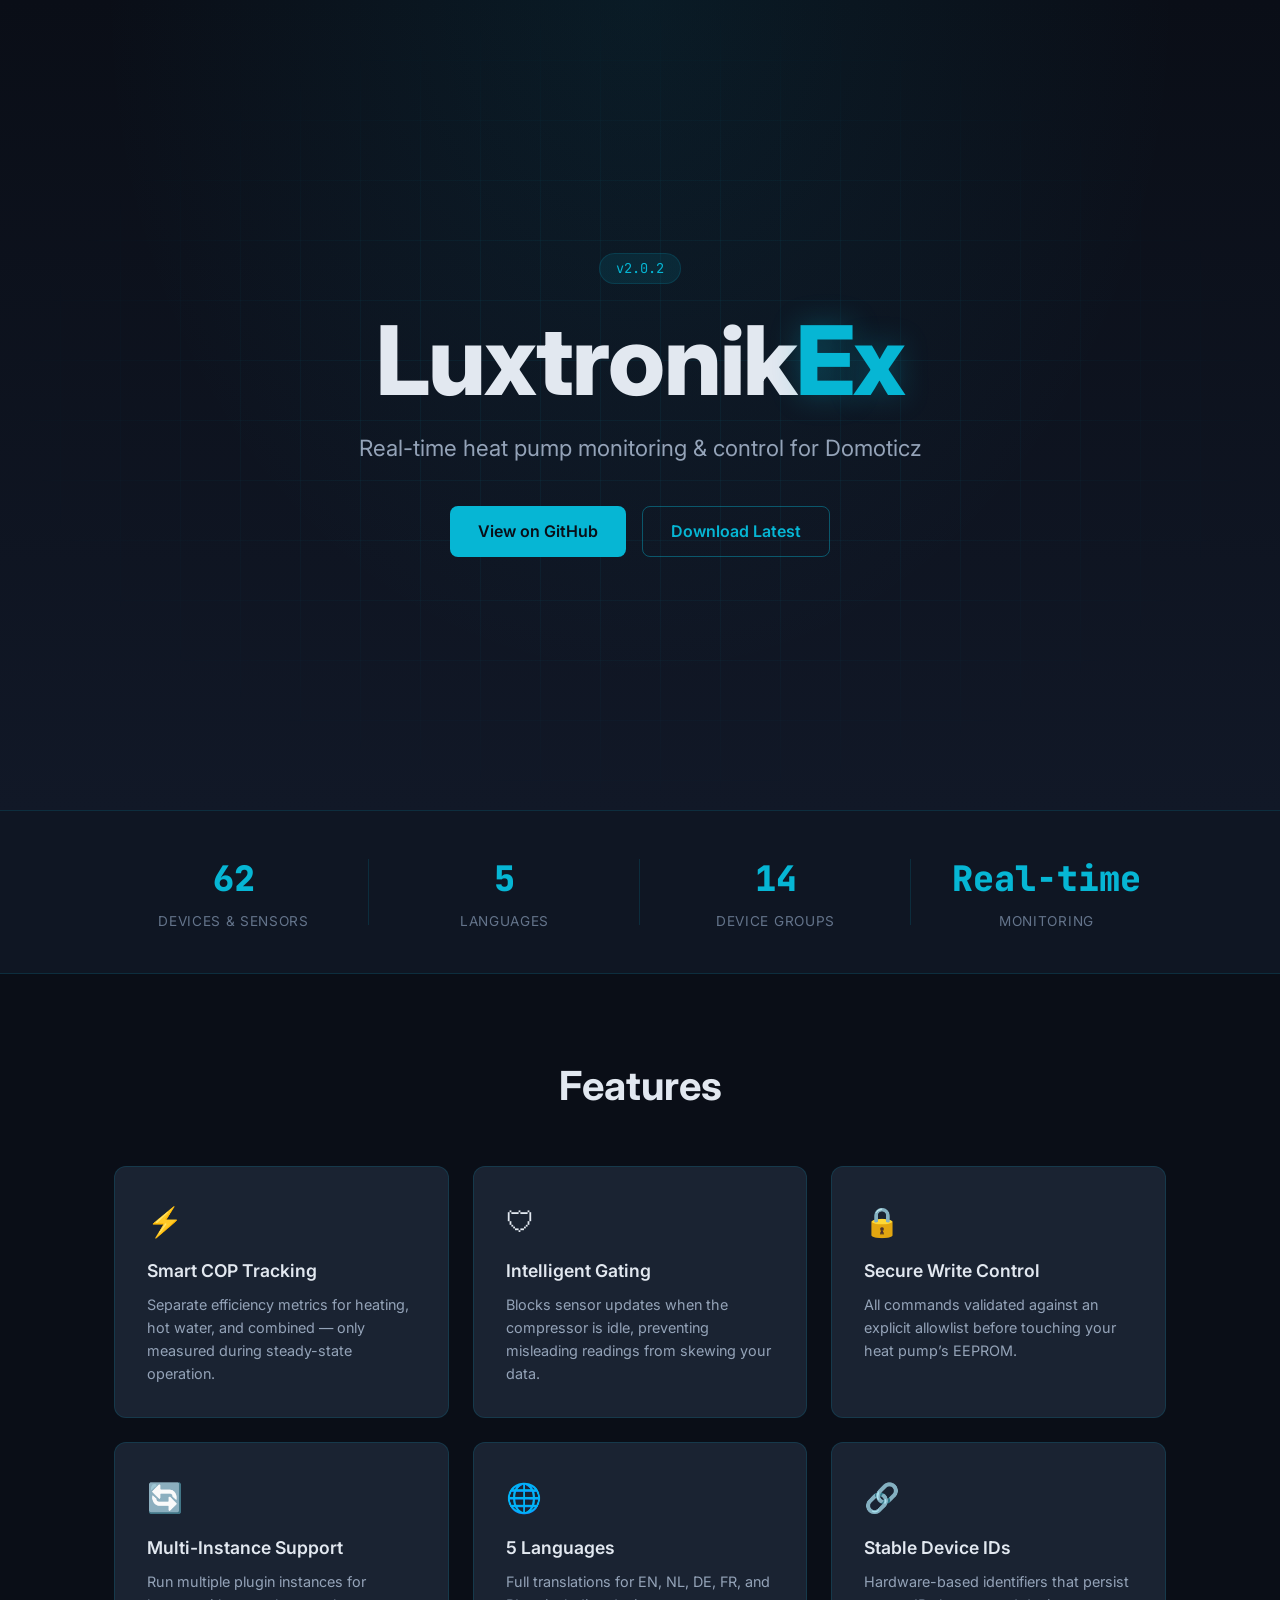
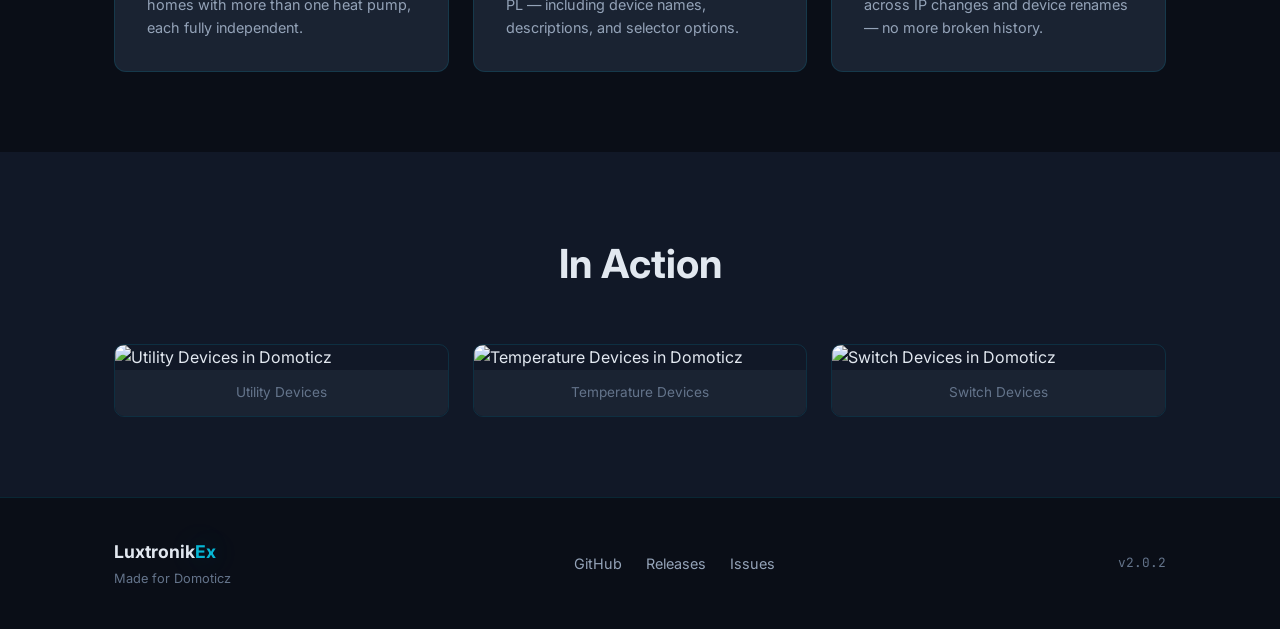
==== index.html @ ec2e1c45 "feat(site): add footer section Co-Authored-By: Claude Opus 4.6 <noreply@anthropic.com>" ====
<!DOCTYPE html>
<html lang="en">
<head>
    <meta charset="UTF-8">
    <meta name="viewport" content="width=device-width, initial-scale=1.0">
    <title>Luxtronik Domoticz Plugin v2</title>
    <meta name="description" content="Real-time heat pump monitoring and control for Domoticz. 62 devices, 5 languages, smart COP tracking.">
    <link rel="preconnect" href="https://fonts.googleapis.com">
    <link rel="preconnect" href="https://fonts.gstatic.com" crossorigin>
    <link href="https://fonts.googleapis.com/css2?family=Inter:wght@400;500;600;700;800&family=JetBrains+Mono:wght@400;500&display=swap" rel="stylesheet">
    <link rel="stylesheet" href="style.css">
</head>
<body>
    <!-- Hero -->
    <section id="hero" class="hero">
        <div class="hero__grid-overlay"></div>
        <div class="container hero__content">
            <span class="hero__version">v2.0.2</span>
            <h1 class="hero__title">Luxtronik<span class="hero__title-accent">Ex</span></h1>
            <p class="hero__tagline">Real-time heat pump monitoring &amp; control for Domoticz</p>
            <div class="hero__actions">
                <a href="https://github.com/Rouzax/luxtronik-domoticz-plugin-v2" class="btn btn--primary">View on GitHub</a>
                <a href="https://github.com/Rouzax/luxtronik-domoticz-plugin-v2/releases/latest" class="btn btn--outline">Download Latest</a>
            </div>
        </div>
    </section>

    <!-- Stats -->
    <section id="stats" class="stats">
        <div class="container stats__grid">
            <div class="stats__item">
                <span class="stats__number">62</span>
                <span class="stats__label">Devices &amp; Sensors</span>
            </div>
            <div class="stats__item">
                <span class="stats__number">5</span>
                <span class="stats__label">Languages</span>
            </div>
            <div class="stats__item">
                <span class="stats__number">14</span>
                <span class="stats__label">Device Groups</span>
            </div>
            <div class="stats__item">
                <span class="stats__number">Real-time</span>
                <span class="stats__label">Monitoring</span>
            </div>
        </div>
    </section>

    <!-- Features -->
    <section id="features" class="features">
        <div class="container">
            <h2 class="section__title">Features</h2>
            <div class="features__grid">
                <div class="feature-card">
                    <div class="feature-card__icon">&#x26A1;</div>
                    <h3 class="feature-card__title">Smart COP Tracking</h3>
                    <p class="feature-card__desc">Separate efficiency metrics for heating, hot water, and combined &mdash; only measured during steady-state operation.</p>
                </div>
                <div class="feature-card">
                    <div class="feature-card__icon">&#x1F6E1;</div>
                    <h3 class="feature-card__title">Intelligent Gating</h3>
                    <p class="feature-card__desc">Blocks sensor updates when the compressor is idle, preventing misleading readings from skewing your data.</p>
                </div>
                <div class="feature-card">
                    <div class="feature-card__icon">&#x1F512;</div>
                    <h3 class="feature-card__title">Secure Write Control</h3>
                    <p class="feature-card__desc">All commands validated against an explicit allowlist before touching your heat pump&rsquo;s EEPROM.</p>
                </div>
                <div class="feature-card">
                    <div class="feature-card__icon">&#x1F504;</div>
                    <h3 class="feature-card__title">Multi-Instance Support</h3>
                    <p class="feature-card__desc">Run multiple plugin instances for homes with more than one heat pump, each fully independent.</p>
                </div>
                <div class="feature-card">
                    <div class="feature-card__icon">&#x1F310;</div>
                    <h3 class="feature-card__title">5 Languages</h3>
                    <p class="feature-card__desc">Full translations for EN, NL, DE, FR, and PL &mdash; including device names, descriptions, and selector options.</p>
                </div>
                <div class="feature-card">
                    <div class="feature-card__icon">&#x1F517;</div>
                    <h3 class="feature-card__title">Stable Device IDs</h3>
                    <p class="feature-card__desc">Hardware-based identifiers that persist across IP changes and device renames &mdash; no more broken history.</p>
                </div>
            </div>
        </div>
    </section>

    <!-- Screenshots -->
    <section id="screenshots" class="screenshots">
        <div class="container">
            <h2 class="section__title">In Action</h2>
            <div class="screenshots__grid">
                <figure class="screenshot" data-full="https://github.com/user-attachments/assets/2e36ea32-a578-4e54-835f-b9cfd6835e24">
                    <img src="https://github.com/user-attachments/assets/2e36ea32-a578-4e54-835f-b9cfd6835e24" alt="Utility Devices in Domoticz" loading="lazy">
                    <figcaption>Utility Devices</figcaption>
                </figure>
                <figure class="screenshot" data-full="https://github.com/user-attachments/assets/2f9d1438-6572-4afe-9de3-2fe99d69ca8e">
                    <img src="https://github.com/user-attachments/assets/2f9d1438-6572-4afe-9de3-2fe99d69ca8e" alt="Temperature Devices in Domoticz" loading="lazy">
                    <figcaption>Temperature Devices</figcaption>
                </figure>
                <figure class="screenshot" data-full="https://github.com/user-attachments/assets/fa9195f6-0780-49e6-961f-196bc92405cb">
                    <img src="https://github.com/user-attachments/assets/fa9195f6-0780-49e6-961f-196bc92405cb" alt="Switch Devices in Domoticz" loading="lazy">
                    <figcaption>Switch Devices</figcaption>
                </figure>
            </div>
        </div>
    </section>

    <!-- Footer -->
    <footer id="footer" class="footer">
        <div class="container footer__content">
            <div class="footer__brand">
                <span class="footer__name">Luxtronik<span class="hero__title-accent">Ex</span></span>
                <span class="footer__sub">Made for Domoticz</span>
            </div>
            <nav class="footer__links">
                <a href="https://github.com/Rouzax/luxtronik-domoticz-plugin-v2">GitHub</a>
                <a href="https://github.com/Rouzax/luxtronik-domoticz-plugin-v2/releases">Releases</a>
                <a href="https://github.com/Rouzax/luxtronik-domoticz-plugin-v2/issues">Issues</a>
            </nav>
            <span class="footer__version">v2.0.2</span>
        </div>
    </footer>

    <!-- Lightbox -->
    <div id="lightbox" class="lightbox" hidden>
        <button class="lightbox__close" aria-label="Close">&times;</button>
        <img class="lightbox__img" src="" alt="">
    </div>

    <script src="script.js"></script>
</body>
</html>
---- style.css ----
/* === Custom Properties === */
:root {
    --bg-primary: #0a0e17;
    --bg-secondary: #111827;
    --bg-card: #1a2332;
    --bg-stats: #0f1623;
    --text-primary: #e2e8f0;
    --text-secondary: #94a3b8;
    --text-muted: #64748b;
    --accent: #06b6d4;
    --accent-glow: rgba(6, 182, 212, 0.3);
    --accent-dim: rgba(6, 182, 212, 0.1);
    --border: rgba(6, 182, 212, 0.15);
    --border-hover: rgba(6, 182, 212, 0.4);
    --font-sans: 'Inter', -apple-system, BlinkMacSystemFont, 'Segoe UI', sans-serif;
    --font-mono: 'JetBrains Mono', 'Fira Code', monospace;
    --max-width: 1100px;
}

/* === Reset & Base === */
*, *::before, *::after { box-sizing: border-box; margin: 0; padding: 0; }

html { scroll-behavior: smooth; }

body {
    font-family: var(--font-sans);
    background: var(--bg-primary);
    color: var(--text-primary);
    line-height: 1.6;
    -webkit-font-smoothing: antialiased;
}

a { color: var(--accent); text-decoration: none; }
a:hover { text-decoration: underline; }

img { max-width: 100%; height: auto; display: block; }

.container { max-width: var(--max-width); margin: 0 auto; padding: 0 1.5rem; }

/* === Hero === */
.hero {
    position: relative;
    min-height: 90vh;
    display: flex;
    align-items: center;
    justify-content: center;
    text-align: center;
    overflow: hidden;
    background: radial-gradient(ellipse at 50% 0%, rgba(6, 182, 212, 0.08) 0%, transparent 60%),
                linear-gradient(180deg, var(--bg-primary) 0%, var(--bg-secondary) 100%);
}

.hero__grid-overlay {
    position: absolute;
    inset: 0;
    background-image:
        linear-gradient(var(--border) 1px, transparent 1px),
        linear-gradient(90deg, var(--border) 1px, transparent 1px);
    background-size: 60px 60px;
    opacity: 0.4;
    mask-image: radial-gradient(ellipse at center, black 30%, transparent 70%);
    -webkit-mask-image: radial-gradient(ellipse at center, black 30%, transparent 70%);
}

.hero__content { position: relative; z-index: 1; }

.hero__version {
    display: inline-block;
    font-family: var(--font-mono);
    font-size: 0.85rem;
    color: var(--accent);
    background: var(--accent-dim);
    border: 1px solid var(--border);
    border-radius: 999px;
    padding: 0.25rem 1rem;
    margin-bottom: 1.5rem;
}

.hero__title {
    font-size: clamp(3rem, 8vw, 6rem);
    font-weight: 800;
    letter-spacing: -0.02em;
    line-height: 1.1;
    margin-bottom: 1rem;
}

.hero__title-accent {
    color: var(--accent);
    text-shadow: 0 0 30px var(--accent-glow);
}

.hero__tagline {
    font-size: clamp(1.1rem, 2.5vw, 1.4rem);
    color: var(--text-secondary);
    max-width: 600px;
    margin: 0 auto 2.5rem;
}

.hero__actions { display: flex; gap: 1rem; justify-content: center; flex-wrap: wrap; }

/* === Buttons === */
.btn {
    display: inline-flex;
    align-items: center;
    gap: 0.5rem;
    padding: 0.75rem 1.75rem;
    border-radius: 8px;
    font-weight: 600;
    font-size: 1rem;
    transition: all 0.2s ease;
    cursor: pointer;
    text-decoration: none;
}

.btn--primary {
    background: var(--accent);
    color: var(--bg-primary);
}
.btn--primary:hover {
    background: #22d3ee;
    box-shadow: 0 0 20px var(--accent-glow);
    text-decoration: none;
}

.btn--outline {
    background: transparent;
    color: var(--accent);
    border: 1px solid var(--border-hover);
}
.btn--outline:hover {
    background: var(--accent-dim);
    border-color: var(--accent);
    text-decoration: none;
}

/* === Stats Bar === */
.stats {
    background: var(--bg-stats);
    border-top: 1px solid var(--border);
    border-bottom: 1px solid var(--border);
    padding: 2.5rem 0;
}

.stats__grid {
    display: grid;
    grid-template-columns: repeat(4, 1fr);
    gap: 2rem;
    text-align: center;
}

.stats__item {
    display: flex;
    flex-direction: column;
    gap: 0.25rem;
    position: relative;
}

.stats__item:not(:last-child)::after {
    content: '';
    position: absolute;
    right: -1rem;
    top: 10%;
    height: 80%;
    width: 1px;
    background: var(--border);
}

.stats__number {
    font-size: clamp(1.5rem, 3vw, 2.2rem);
    font-weight: 800;
    color: var(--accent);
    font-family: var(--font-mono);
}

.stats__label {
    font-size: 0.85rem;
    color: var(--text-muted);
    text-transform: uppercase;
    letter-spacing: 0.05em;
}

@media (max-width: 640px) {
    .stats__grid { grid-template-columns: repeat(2, 1fr); }
    .stats__item:nth-child(2)::after { display: none; }
}

/* === Section Title === */
.section__title {
    text-align: center;
    font-size: clamp(1.8rem, 4vw, 2.5rem);
    font-weight: 700;
    margin-bottom: 3rem;
    color: var(--text-primary);
}

/* === Features === */
.features {
    padding: 5rem 0;
    background: var(--bg-primary);
}

.features__grid {
    display: grid;
    grid-template-columns: repeat(3, 1fr);
    gap: 1.5rem;
}

.feature-card {
    background: var(--bg-card);
    border: 1px solid var(--border);
    border-radius: 12px;
    padding: 2rem;
    transition: border-color 0.2s ease, box-shadow 0.2s ease;
}

.feature-card:hover {
    border-color: var(--border-hover);
    box-shadow: 0 0 20px var(--accent-dim);
}

.feature-card__icon {
    font-size: 1.8rem;
    margin-bottom: 0.75rem;
}

.feature-card__title {
    font-size: 1.1rem;
    font-weight: 600;
    margin-bottom: 0.5rem;
    color: var(--text-primary);
}

.feature-card__desc {
    font-size: 0.9rem;
    color: var(--text-secondary);
    line-height: 1.6;
}

@media (max-width: 900px) {
    .features__grid { grid-template-columns: repeat(2, 1fr); }
}

@media (max-width: 640px) {
    .features__grid { grid-template-columns: 1fr; }
}

/* === Screenshots === */
.screenshots {
    padding: 5rem 0;
    background: var(--bg-secondary);
}

.screenshots__grid {
    display: grid;
    grid-template-columns: repeat(3, 1fr);
    gap: 1.5rem;
}

.screenshot {
    cursor: pointer;
    border-radius: 10px;
    overflow: hidden;
    border: 1px solid var(--border);
    transition: border-color 0.2s ease, box-shadow 0.2s ease;
}

.screenshot:hover {
    border-color: var(--border-hover);
    box-shadow: 0 0 20px var(--accent-dim);
}

.screenshot img {
    width: 100%;
    display: block;
}

.screenshot figcaption {
    padding: 0.75rem 1rem;
    font-size: 0.85rem;
    color: var(--text-muted);
    background: var(--bg-card);
    text-align: center;
}

@media (max-width: 900px) {
    .screenshots__grid { grid-template-columns: 1fr; max-width: 600px; margin: 0 auto; }
}

/* === Lightbox === */
.lightbox {
    position: fixed;
    inset: 0;
    z-index: 1000;
    background: rgba(0, 0, 0, 0.9);
    display: flex;
    align-items: center;
    justify-content: center;
    padding: 2rem;
}

.lightbox[hidden] { display: none; }

.lightbox__img {
    max-width: 90vw;
    max-height: 90vh;
    border-radius: 8px;
    box-shadow: 0 0 40px rgba(0, 0, 0, 0.5);
}

.lightbox__close {
    position: absolute;
    top: 1.5rem;
    right: 1.5rem;
    background: none;
    border: none;
    color: var(--text-primary);
    font-size: 2rem;
    cursor: pointer;
    line-height: 1;
    padding: 0.5rem;
}

/* === Footer === */
.footer {
    padding: 2.5rem 0;
    background: var(--bg-primary);
    border-top: 1px solid var(--border);
}

.footer__content {
    display: flex;
    align-items: center;
    justify-content: space-between;
    flex-wrap: wrap;
    gap: 1rem;
}

.footer__brand {
    display: flex;
    flex-direction: column;
    gap: 0.15rem;
}

.footer__name {
    font-weight: 700;
    font-size: 1.1rem;
}

.footer__sub {
    font-size: 0.8rem;
    color: var(--text-muted);
}

.footer__links {
    display: flex;
    gap: 1.5rem;
}

.footer__links a {
    font-size: 0.9rem;
    color: var(--text-secondary);
}

.footer__links a:hover { color: var(--accent); }

.footer__version {
    font-family: var(--font-mono);
    font-size: 0.8rem;
    color: var(--text-muted);
}

@media (max-width: 640px) {
    .footer__content { flex-direction: column; text-align: center; }
}
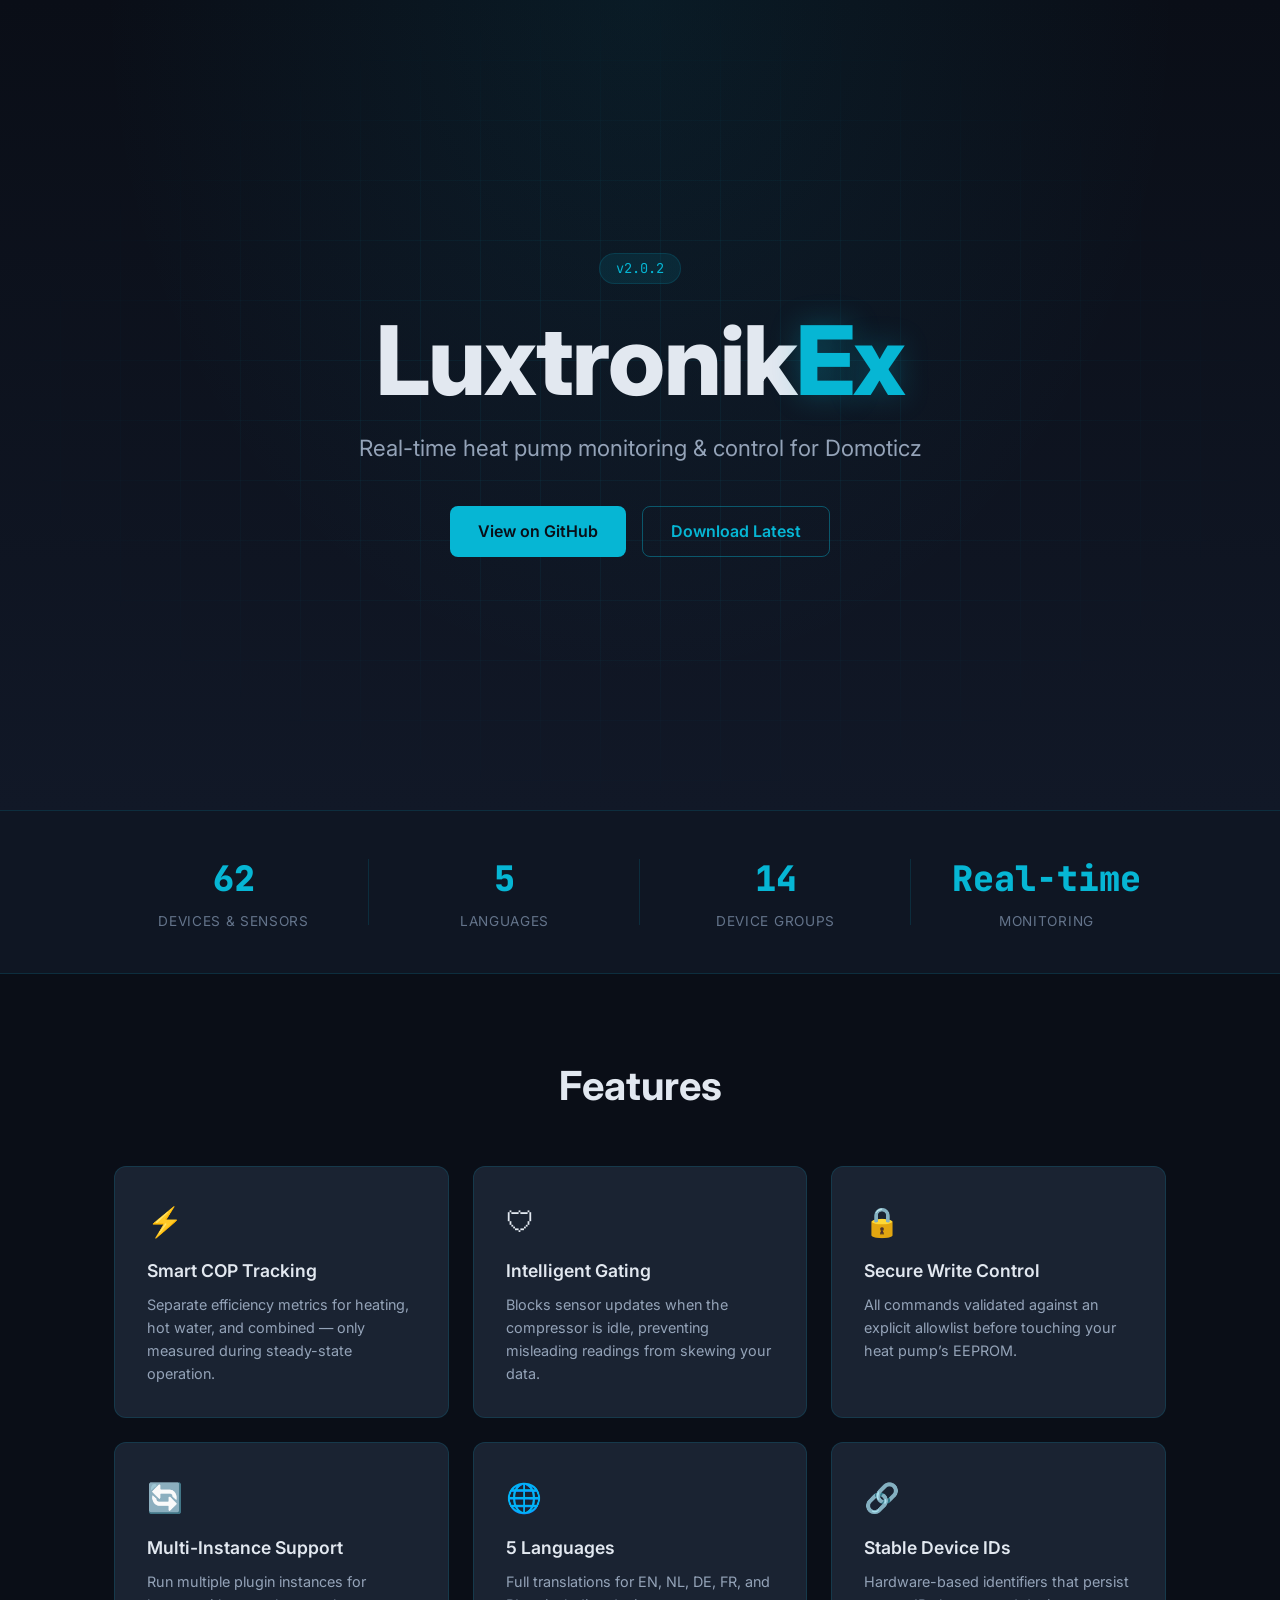
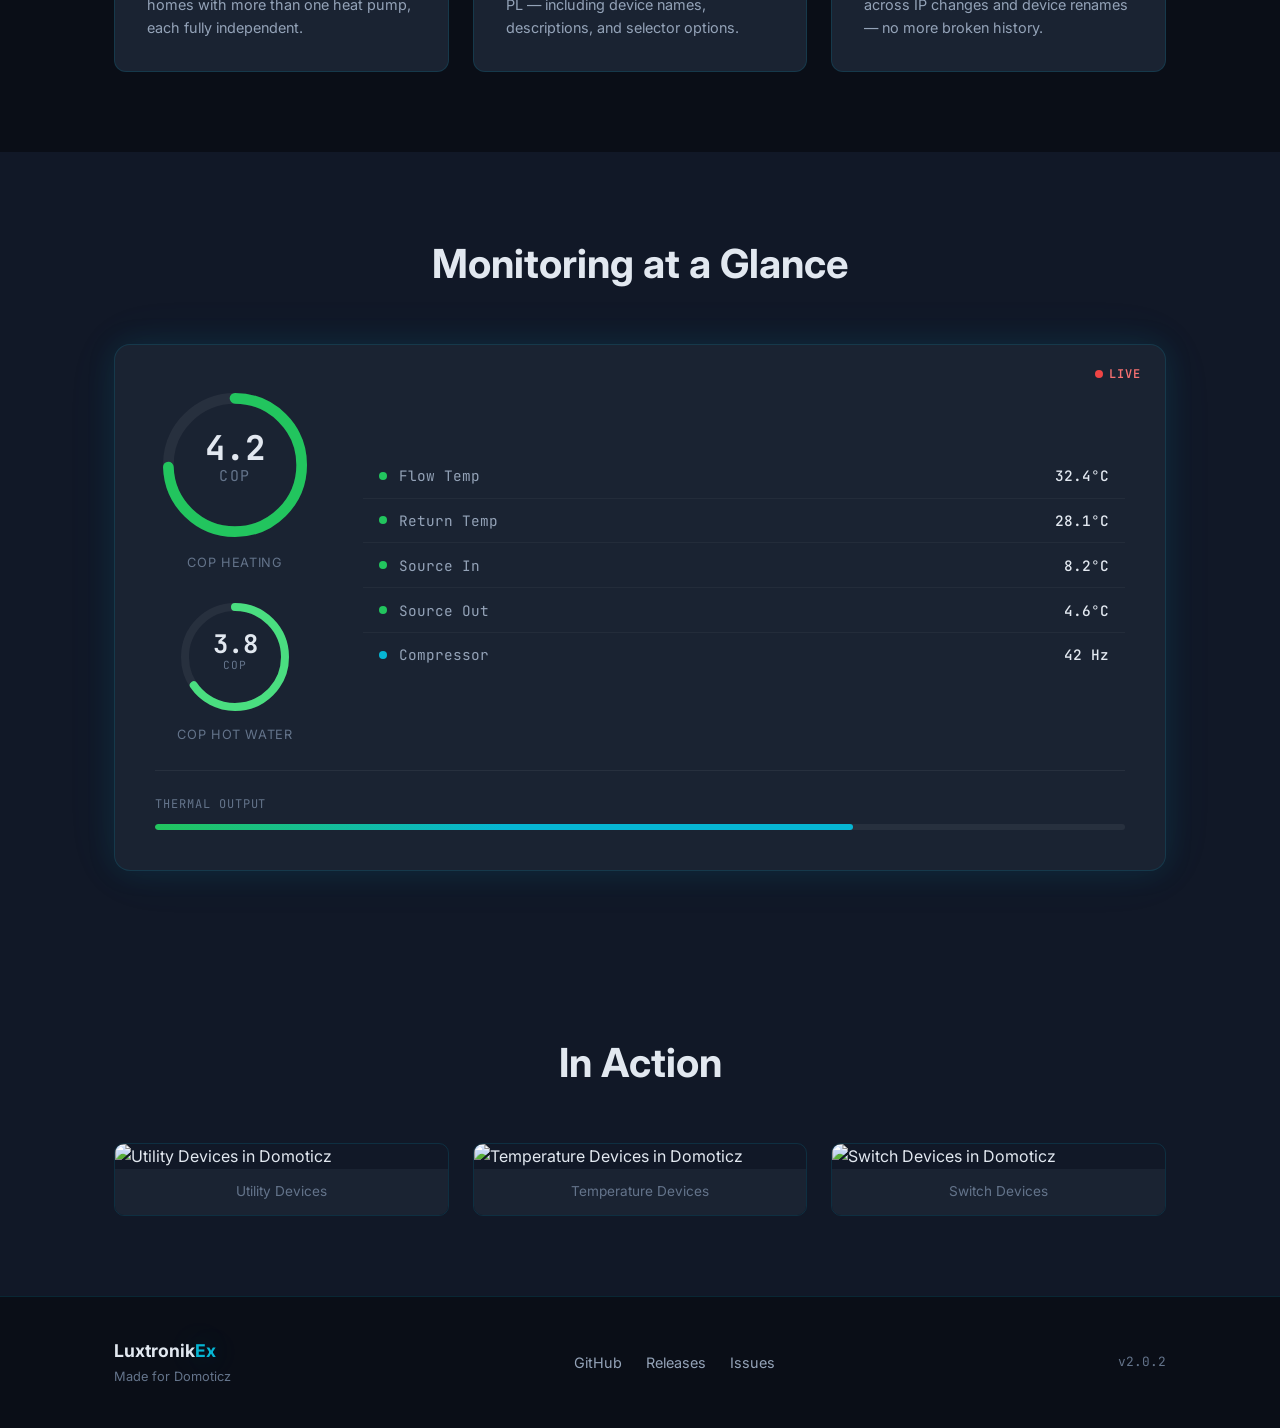
==== commit 3e517b86: "feat(site): add decorative dashboard preview section Co-Authored-By: Claude Opus 4.6 <noreply@anthro" ====
--- a/index.html
+++ b/index.html
@@ -86,6 +86,74 @@
         </div>
     </section>
 
+    <!-- Dashboard Preview -->
+    <section id="dashboard" class="dashboard">
+        <div class="container">
+            <h2 class="section__title">Monitoring at a Glance</h2>
+            <div class="dashboard__panel">
+                <div class="dashboard__live-badge">
+                    <span class="dashboard__live-dot"></span>
+                    LIVE
+                </div>
+                <div class="dashboard__content">
+                    <div class="dashboard__gauges">
+                        <div class="dashboard__gauge-block">
+                            <svg class="dashboard__gauge" viewBox="0 0 120 120" width="160" height="160">
+                                <circle class="dashboard__gauge-track" cx="60" cy="60" r="50" />
+                                <circle class="dashboard__gauge-fill dashboard__gauge-fill--cop1" cx="60" cy="60" r="50" />
+                                <text x="60" y="56" class="dashboard__gauge-value">4.2</text>
+                                <text x="60" y="72" class="dashboard__gauge-unit">COP</text>
+                            </svg>
+                            <span class="dashboard__gauge-label">COP Heating</span>
+                        </div>
+                        <div class="dashboard__gauge-block dashboard__gauge-block--small">
+                            <svg class="dashboard__gauge" viewBox="0 0 120 120" width="120" height="120">
+                                <circle class="dashboard__gauge-track" cx="60" cy="60" r="50" />
+                                <circle class="dashboard__gauge-fill dashboard__gauge-fill--cop2" cx="60" cy="60" r="50" />
+                                <text x="60" y="56" class="dashboard__gauge-value">3.8</text>
+                                <text x="60" y="72" class="dashboard__gauge-unit">COP</text>
+                            </svg>
+                            <span class="dashboard__gauge-label">COP Hot Water</span>
+                        </div>
+                    </div>
+                    <div class="dashboard__metrics">
+                        <div class="dashboard__metric">
+                            <span class="dashboard__dot dashboard__dot--green"></span>
+                            <span class="dashboard__metric-name">Flow Temp</span>
+                            <span class="dashboard__metric-value">32.4°C</span>
+                        </div>
+                        <div class="dashboard__metric">
+                            <span class="dashboard__dot dashboard__dot--green"></span>
+                            <span class="dashboard__metric-name">Return Temp</span>
+                            <span class="dashboard__metric-value">28.1°C</span>
+                        </div>
+                        <div class="dashboard__metric">
+                            <span class="dashboard__dot dashboard__dot--green"></span>
+                            <span class="dashboard__metric-name">Source In</span>
+                            <span class="dashboard__metric-value">8.2°C</span>
+                        </div>
+                        <div class="dashboard__metric">
+                            <span class="dashboard__dot dashboard__dot--green"></span>
+                            <span class="dashboard__metric-name">Source Out</span>
+                            <span class="dashboard__metric-value">4.6°C</span>
+                        </div>
+                        <div class="dashboard__metric">
+                            <span class="dashboard__dot dashboard__dot--cyan dashboard__dot--pulse"></span>
+                            <span class="dashboard__metric-name">Compressor</span>
+                            <span class="dashboard__metric-value">42 Hz</span>
+                        </div>
+                    </div>
+                </div>
+                <div class="dashboard__thermal">
+                    <span class="dashboard__thermal-label">Thermal Output</span>
+                    <div class="dashboard__thermal-bar">
+                        <div class="dashboard__thermal-fill"></div>
+                    </div>
+                </div>
+            </div>
+        </div>
+    </section>
+
     <!-- Screenshots -->
     <section id="screenshots" class="screenshots">
         <div class="container">
--- a/style.css
+++ b/style.css
@@ -179,6 +179,15 @@
     letter-spacing: 0.05em;
 }
 
+.stats__number--animated {
+    opacity: 0;
+    transition: opacity 0.8s ease-out;
+}
+
+.stats__number--animated.is-visible {
+    opacity: 1;
+}
+
 @media (max-width: 640px) {
     .stats__grid { grid-template-columns: repeat(2, 1fr); }
     .stats__item:nth-child(2)::after { display: none; }
@@ -242,6 +251,237 @@
 
 @media (max-width: 640px) {
     .features__grid { grid-template-columns: 1fr; }
+}
+
+/* === Dashboard Preview === */
+.dashboard {
+    padding: 5rem 0;
+    background: var(--bg-secondary);
+}
+
+.dashboard__panel {
+    position: relative;
+    background: var(--bg-card);
+    border: 1px solid var(--border);
+    border-radius: 16px;
+    padding: 2.5rem;
+    box-shadow: 0 0 30px var(--accent-dim), 0 0 60px rgba(6, 182, 212, 0.05);
+}
+
+.dashboard__live-badge {
+    position: absolute;
+    top: 1.25rem;
+    right: 1.5rem;
+    display: flex;
+    align-items: center;
+    gap: 0.4rem;
+    font-family: var(--font-mono);
+    font-size: 0.75rem;
+    font-weight: 600;
+    color: #f87171;
+    text-transform: uppercase;
+    letter-spacing: 0.08em;
+}
+
+.dashboard__live-dot {
+    width: 8px;
+    height: 8px;
+    border-radius: 50%;
+    background: #ef4444;
+    animation: pulse 1.5s ease-in-out infinite;
+}
+
+.dashboard__content {
+    display: grid;
+    grid-template-columns: auto 1fr;
+    gap: 3rem;
+    align-items: center;
+}
+
+.dashboard__gauges {
+    display: flex;
+    flex-direction: column;
+    align-items: center;
+    gap: 1.5rem;
+}
+
+.dashboard__gauge-block {
+    display: flex;
+    flex-direction: column;
+    align-items: center;
+    gap: 0.5rem;
+}
+
+.dashboard__gauge-label {
+    font-size: 0.8rem;
+    color: var(--text-muted);
+    text-transform: uppercase;
+    letter-spacing: 0.05em;
+}
+
+.dashboard__gauge-track {
+    fill: none;
+    stroke: rgba(255, 255, 255, 0.06);
+    stroke-width: 8;
+}
+
+.dashboard__gauge-fill {
+    fill: none;
+    stroke-width: 8;
+    stroke-linecap: round;
+    transform: rotate(-90deg);
+    transform-origin: center;
+    stroke-dasharray: 314.16;
+    stroke-dashoffset: 314.16;
+}
+
+.dashboard__gauge-fill--cop1 {
+    stroke: #22c55e;
+}
+
+.dashboard__gauge-fill--cop2 {
+    stroke: #4ade80;
+}
+
+.dashboard__gauge-fill.is-animated {
+    animation: gauge-fill 1.8s ease-out forwards;
+}
+
+.dashboard__gauge-fill--cop1.is-animated {
+    --gauge-target: 80.47;
+}
+
+.dashboard__gauge-fill--cop2.is-animated {
+    --gauge-target: 108.89;
+}
+
+.dashboard__gauge-value {
+    fill: var(--text-primary);
+    font-family: var(--font-mono);
+    font-size: 1.6rem;
+    font-weight: 700;
+    text-anchor: middle;
+    dominant-baseline: auto;
+}
+
+.dashboard__gauge-unit {
+    fill: var(--text-muted);
+    font-family: var(--font-mono);
+    font-size: 0.7rem;
+    text-anchor: middle;
+    dominant-baseline: auto;
+    text-transform: uppercase;
+    letter-spacing: 0.1em;
+}
+
+.dashboard__metrics {
+    display: flex;
+    flex-direction: column;
+    gap: 0;
+}
+
+.dashboard__metric {
+    display: flex;
+    align-items: center;
+    gap: 0.75rem;
+    padding: 0.65rem 1rem;
+    border-bottom: 1px solid rgba(255, 255, 255, 0.04);
+    font-family: var(--font-mono);
+    font-size: 0.9rem;
+}
+
+.dashboard__metric:last-child {
+    border-bottom: none;
+}
+
+.dashboard__dot {
+    width: 8px;
+    height: 8px;
+    border-radius: 50%;
+    flex-shrink: 0;
+}
+
+.dashboard__dot--green {
+    background: #22c55e;
+}
+
+.dashboard__dot--cyan {
+    background: var(--accent);
+}
+
+.dashboard__dot--pulse {
+    animation: pulse 1.5s ease-in-out infinite;
+}
+
+.dashboard__metric-name {
+    color: var(--text-secondary);
+    flex: 1;
+}
+
+.dashboard__metric-value {
+    color: var(--text-primary);
+    font-weight: 500;
+}
+
+.dashboard__thermal {
+    margin-top: 1.5rem;
+    padding-top: 1.5rem;
+    border-top: 1px solid rgba(255, 255, 255, 0.06);
+}
+
+.dashboard__thermal-label {
+    display: block;
+    font-family: var(--font-mono);
+    font-size: 0.75rem;
+    color: var(--text-muted);
+    text-transform: uppercase;
+    letter-spacing: 0.08em;
+    margin-bottom: 0.6rem;
+}
+
+.dashboard__thermal-bar {
+    height: 6px;
+    border-radius: 3px;
+    background: rgba(255, 255, 255, 0.06);
+    overflow: hidden;
+}
+
+.dashboard__thermal-fill {
+    width: 72%;
+    height: 100%;
+    border-radius: 3px;
+    background: linear-gradient(90deg, #22c55e, var(--accent), #06b6d4);
+    animation: bar-glow 2.5s ease-in-out infinite;
+}
+
+@keyframes pulse {
+    0%, 100% { opacity: 1; box-shadow: 0 0 0 0 currentColor; }
+    50% { opacity: 0.5; }
+}
+
+@keyframes gauge-fill {
+    from { stroke-dashoffset: 314.16; }
+    to { stroke-dashoffset: var(--gauge-target, 100); }
+}
+
+@keyframes bar-glow {
+    0%, 100% { opacity: 0.8; filter: brightness(1); }
+    50% { opacity: 1; filter: brightness(1.3); }
+}
+
+@media (max-width: 700px) {
+    .dashboard__content {
+        grid-template-columns: 1fr;
+        justify-items: center;
+    }
+    .dashboard__gauges {
+        flex-direction: row;
+        flex-wrap: wrap;
+        justify-content: center;
+    }
+    .dashboard__panel {
+        padding: 1.5rem;
+    }
 }
 
 /* === Screenshots === */
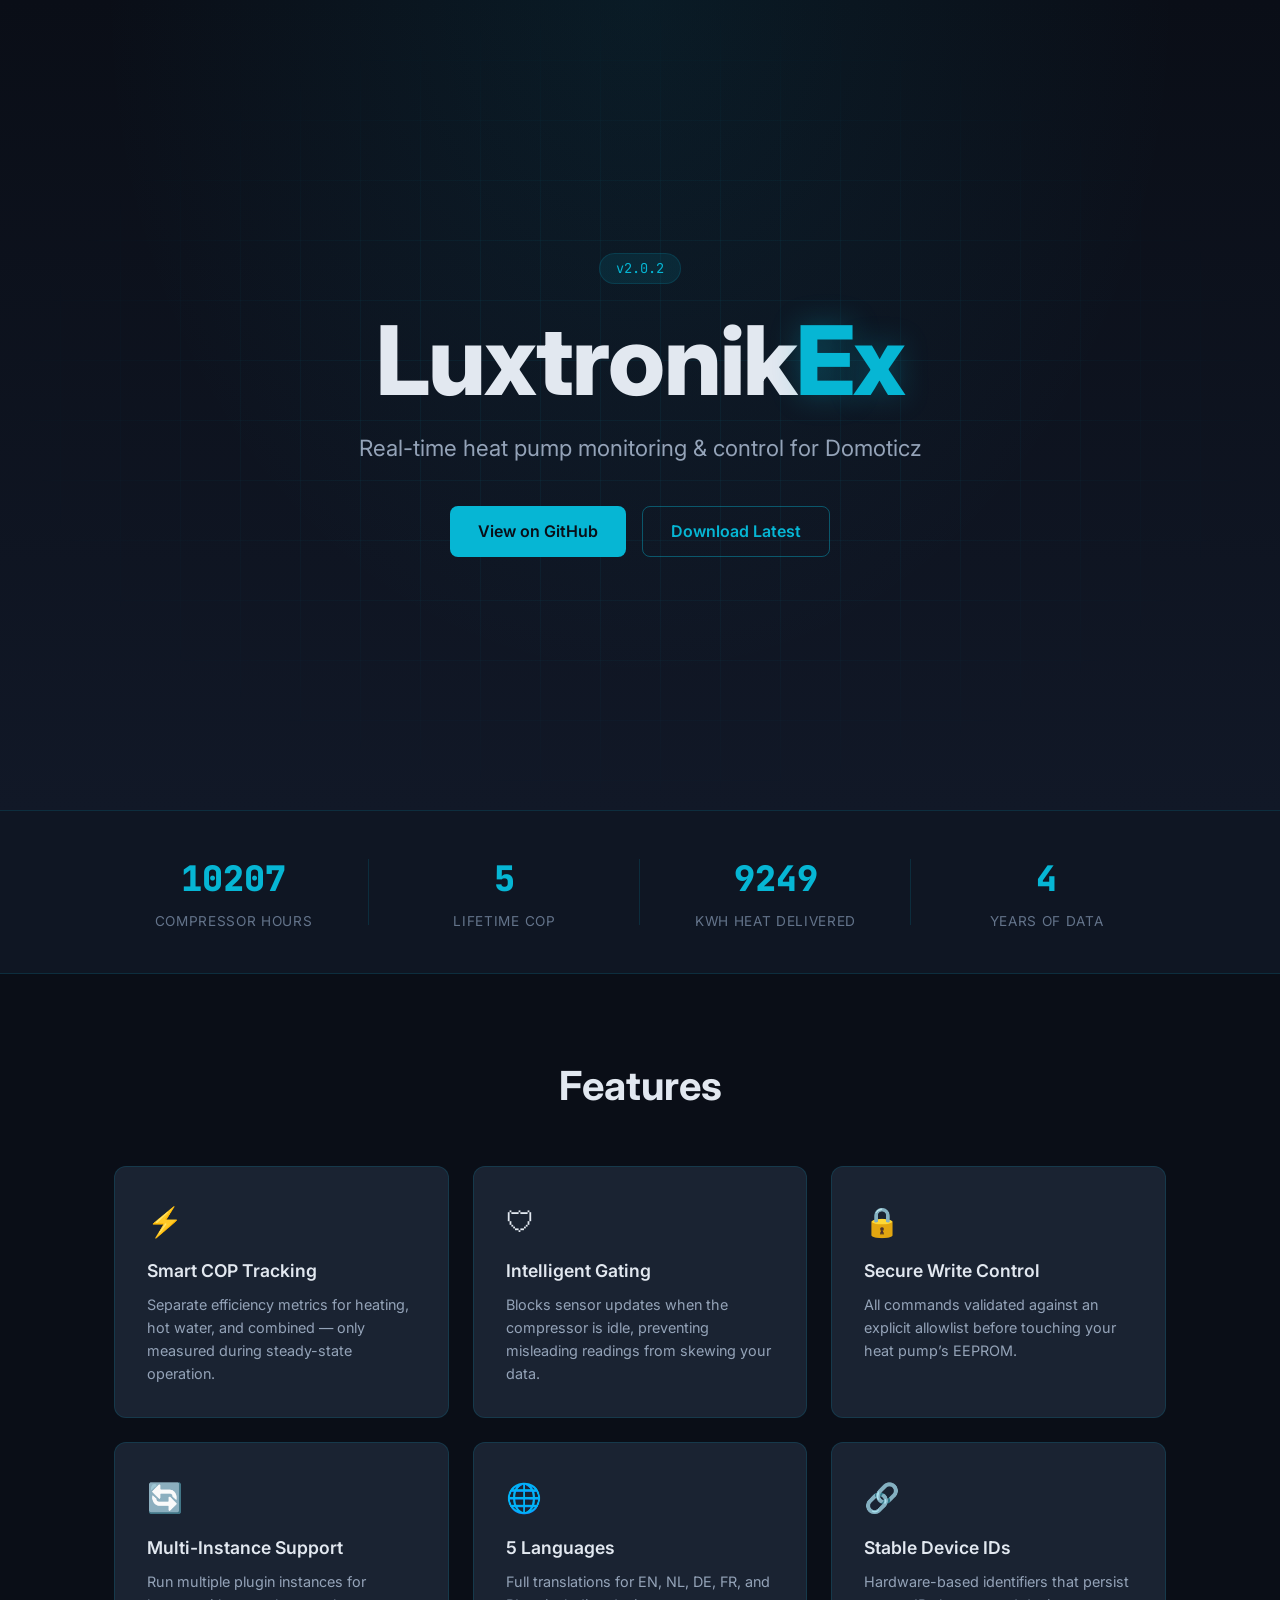
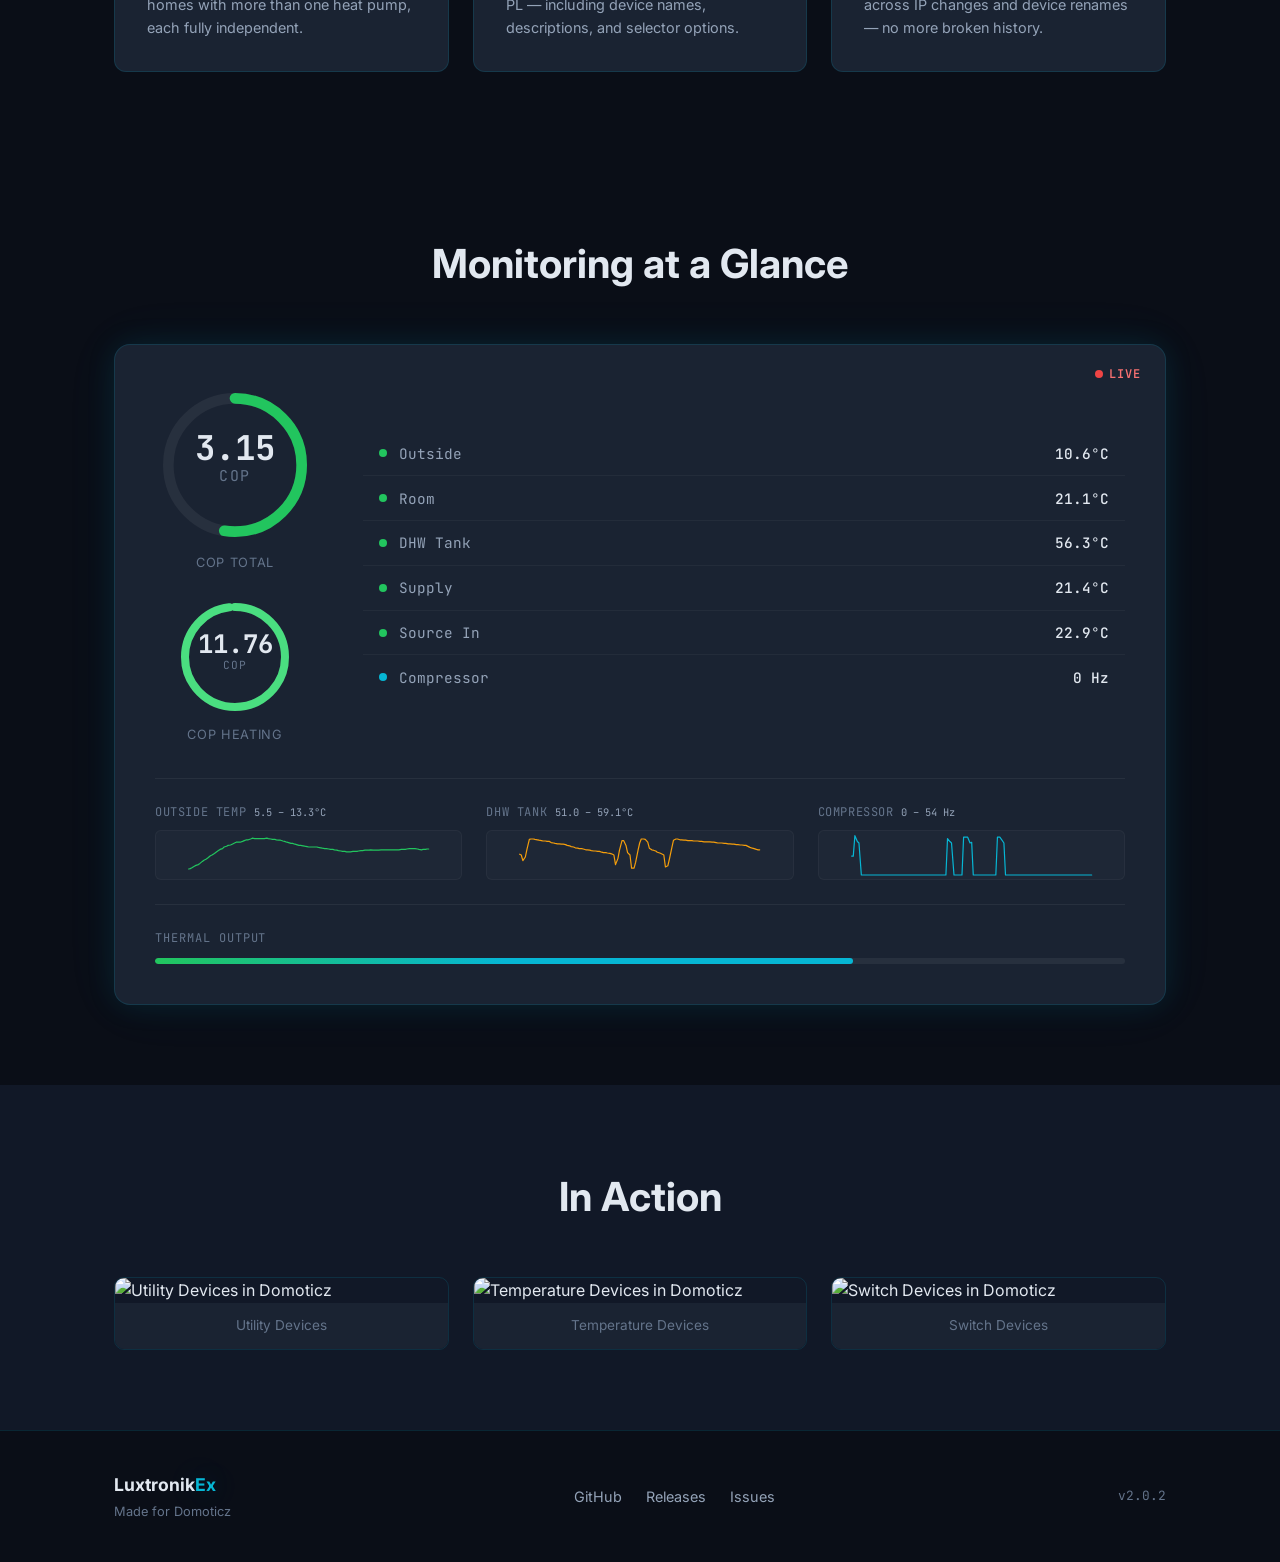
==== commit bc14cf6c: "feat(site): replace dashboard with real heat pump data and sparklines Update stats bar with real lif" ====
--- a/index.html
+++ b/index.html
@@ -29,20 +29,20 @@
     <section id="stats" class="stats">
         <div class="container stats__grid">
             <div class="stats__item">
-                <span class="stats__number">62</span>
-                <span class="stats__label">Devices &amp; Sensors</span>
-            </div>
-            <div class="stats__item">
-                <span class="stats__number">5</span>
-                <span class="stats__label">Languages</span>
-            </div>
-            <div class="stats__item">
-                <span class="stats__number">14</span>
-                <span class="stats__label">Device Groups</span>
-            </div>
-            <div class="stats__item">
-                <span class="stats__number">Real-time</span>
-                <span class="stats__label">Monitoring</span>
+                <span class="stats__number">10207</span>
+                <span class="stats__label">Compressor Hours</span>
+            </div>
+            <div class="stats__item">
+                <span class="stats__number">5.8x</span>
+                <span class="stats__label">Lifetime COP</span>
+            </div>
+            <div class="stats__item">
+                <span class="stats__number">9249</span>
+                <span class="stats__label">kWh Heat Delivered</span>
+            </div>
+            <div class="stats__item">
+                <span class="stats__number">4+</span>
+                <span class="stats__label">Years of Data</span>
             </div>
         </div>
     </section>
@@ -101,47 +101,72 @@
                             <svg class="dashboard__gauge" viewBox="0 0 120 120" width="160" height="160">
                                 <circle class="dashboard__gauge-track" cx="60" cy="60" r="50" />
                                 <circle class="dashboard__gauge-fill dashboard__gauge-fill--cop1" cx="60" cy="60" r="50" />
-                                <text x="60" y="56" class="dashboard__gauge-value">4.2</text>
+                                <text x="60" y="56" class="dashboard__gauge-value">3.15</text>
                                 <text x="60" y="72" class="dashboard__gauge-unit">COP</text>
                             </svg>
-                            <span class="dashboard__gauge-label">COP Heating</span>
+                            <span class="dashboard__gauge-label">COP Total</span>
                         </div>
                         <div class="dashboard__gauge-block dashboard__gauge-block--small">
                             <svg class="dashboard__gauge" viewBox="0 0 120 120" width="120" height="120">
                                 <circle class="dashboard__gauge-track" cx="60" cy="60" r="50" />
                                 <circle class="dashboard__gauge-fill dashboard__gauge-fill--cop2" cx="60" cy="60" r="50" />
-                                <text x="60" y="56" class="dashboard__gauge-value">3.8</text>
+                                <text x="60" y="56" class="dashboard__gauge-value">11.76</text>
                                 <text x="60" y="72" class="dashboard__gauge-unit">COP</text>
                             </svg>
-                            <span class="dashboard__gauge-label">COP Hot Water</span>
+                            <span class="dashboard__gauge-label">COP Heating</span>
                         </div>
                     </div>
                     <div class="dashboard__metrics">
                         <div class="dashboard__metric">
                             <span class="dashboard__dot dashboard__dot--green"></span>
-                            <span class="dashboard__metric-name">Flow Temp</span>
-                            <span class="dashboard__metric-value">32.4°C</span>
-                        </div>
-                        <div class="dashboard__metric">
-                            <span class="dashboard__dot dashboard__dot--green"></span>
-                            <span class="dashboard__metric-name">Return Temp</span>
-                            <span class="dashboard__metric-value">28.1°C</span>
+                            <span class="dashboard__metric-name">Outside</span>
+                            <span class="dashboard__metric-value">10.6°C</span>
+                        </div>
+                        <div class="dashboard__metric">
+                            <span class="dashboard__dot dashboard__dot--green"></span>
+                            <span class="dashboard__metric-name">Room</span>
+                            <span class="dashboard__metric-value">21.1°C</span>
+                        </div>
+                        <div class="dashboard__metric">
+                            <span class="dashboard__dot dashboard__dot--green"></span>
+                            <span class="dashboard__metric-name">DHW Tank</span>
+                            <span class="dashboard__metric-value">56.3°C</span>
+                        </div>
+                        <div class="dashboard__metric">
+                            <span class="dashboard__dot dashboard__dot--green"></span>
+                            <span class="dashboard__metric-name">Supply</span>
+                            <span class="dashboard__metric-value">21.4°C</span>
                         </div>
                         <div class="dashboard__metric">
                             <span class="dashboard__dot dashboard__dot--green"></span>
                             <span class="dashboard__metric-name">Source In</span>
-                            <span class="dashboard__metric-value">8.2°C</span>
-                        </div>
-                        <div class="dashboard__metric">
-                            <span class="dashboard__dot dashboard__dot--green"></span>
-                            <span class="dashboard__metric-name">Source Out</span>
-                            <span class="dashboard__metric-value">4.6°C</span>
+                            <span class="dashboard__metric-value">22.9°C</span>
                         </div>
                         <div class="dashboard__metric">
                             <span class="dashboard__dot dashboard__dot--cyan dashboard__dot--pulse"></span>
                             <span class="dashboard__metric-name">Compressor</span>
-                            <span class="dashboard__metric-value">42 Hz</span>
-                        </div>
+                            <span class="dashboard__metric-value">0 Hz</span>
+                        </div>
+                    </div>
+                </div>
+                <div class="dashboard__sparklines">
+                    <div class="dashboard__sparkline">
+                        <span class="dashboard__sparkline-label">Outside Temp <span class="dashboard__sparkline-range">5.5 – 13.3°C</span></span>
+                        <svg viewBox="0 0 300 60" class="dashboard__sparkline-svg">
+                            <path class="dashboard__sparkline-path dashboard__sparkline-path--temp" d="M0.0,47.5 L2.0,47.0 L4.0,46.0 L7.1,44.0 L9.1,43.0 L12.1,42.0 L14.1,40.5 L17.1,38.0 L19.1,36.5 L22.1,35.0 L24.2,33.5 L27.2,31.0 L29.2,30.0 L32.2,28.0 L34.2,26.5 L37.2,24.5 L39.3,23.0 L42.3,22.0 L44.3,20.0 L47.3,19.0 L49.3,18.0 L52.3,17.5 L54.4,16.5 L57.4,15.0 L59.4,14.0 L62.4,14.0 L64.4,14.0 L67.4,13.0 L69.5,12.0 L72.5,11.0 L74.5,11.0 L77.5,10.0 L79.5,9.0 L82.6,9.5 L84.6,9.5 L87.6,9.5 L89.6,9.5 L92.6,9.5 L94.6,9.5 L97.7,9.0 L99.7,9.5 L102.7,10.0 L104.7,10.5 L107.7,10.5 L109.7,11.0 L112.8,11.5 L114.8,11.5 L117.8,12.5 L119.8,13.0 L122.8,14.0 L124.8,14.5 L127.9,15.5 L129.9,15.5 L132.9,16.5 L134.9,17.0 L137.9,18.0 L139.9,18.0 L143.0,18.5 L145.0,19.0 L148.0,19.5 L150.0,20.0 L152.0,20.0 L155.0,20.0 L157.0,20.0 L160.1,20.0 L162.1,20.5 L165.1,21.0 L167.1,21.5 L170.1,22.0 L172.1,22.0 L175.2,22.5 L177.2,23.0 L180.2,23.0 L182.2,23.5 L185.2,24.0 L187.2,24.5 L190.3,25.0 L192.3,25.5 L195.3,25.5 L197.3,26.0 L200.3,26.0 L202.3,26.0 L205.4,25.5 L207.4,25.5 L210.4,25.5 L212.4,25.0 L215.4,24.5 L217.4,24.5 L220.5,24.0 L222.5,24.0 L225.5,24.0 L227.5,23.5 L230.5,24.0 L232.6,24.0 L235.6,24.0 L237.6,24.0 L240.6,23.5 L242.6,23.5 L245.6,23.5 L247.7,23.5 L250.7,23.5 L252.7,23.5 L255.7,23.5 L257.7,23.5 L260.7,23.5 L262.8,23.5 L265.8,23.0 L267.8,23.0 L270.8,23.0 L272.8,22.5 L275.8,22.0 L277.9,22.0 L280.9,22.0 L282.9,22.0 L285.9,22.5 L287.9,23.0 L290.9,23.5 L293.0,23.0 L296.0,23.0 L298.0,22.5 L300.0,22.5" />
+                        </svg>
+                    </div>
+                    <div class="dashboard__sparkline">
+                        <span class="dashboard__sparkline-label">DHW Tank <span class="dashboard__sparkline-range">51.0 – 59.1°C</span></span>
+                        <svg viewBox="0 0 300 60" class="dashboard__sparkline-svg">
+                            <path class="dashboard__sparkline-path dashboard__sparkline-path--dhw" d="M0.0,29.0 L2.0,30.0 L4.0,37.0 L7.1,32.5 L9.1,23.0 L12.1,10.5 L14.1,10.0 L17.1,10.0 L19.1,10.5 L22.1,11.0 L24.2,11.5 L27.2,12.0 L29.2,12.5 L32.2,12.5 L34.2,13.0 L37.2,13.0 L39.3,14.5 L42.3,15.0 L44.3,15.5 L47.3,16.0 L49.3,16.0 L52.3,16.5 L54.4,16.5 L57.4,17.0 L59.4,18.0 L62.4,18.5 L64.4,19.5 L67.4,20.0 L69.5,21.0 L72.5,21.5 L74.5,22.0 L77.5,22.0 L79.5,22.5 L82.6,23.5 L84.6,23.5 L87.6,24.0 L89.6,24.5 L92.6,25.0 L94.6,25.0 L97.7,25.5 L99.7,25.5 L102.7,26.5 L104.7,27.0 L107.7,27.0 L109.7,27.5 L112.8,28.0 L114.8,28.5 L117.8,30.0 L119.8,42.0 L122.8,34.5 L124.8,24.0 L127.9,12.0 L129.9,12.0 L132.9,18.0 L134.9,27.0 L137.9,30.0 L139.9,46.5 L143.0,46.5 L145.0,39.0 L148.0,24.0 L150.0,15.0 L152.0,10.0 L155.0,10.0 L157.0,10.5 L160.1,14.0 L162.1,21.5 L165.1,23.5 L167.1,24.0 L170.1,25.0 L172.1,26.5 L175.2,27.5 L177.2,28.5 L180.2,30.0 L182.2,45.0 L185.2,43.5 L187.2,35.0 L190.3,20.5 L192.3,11.5 L195.3,10.0 L197.3,10.0 L200.3,11.0 L202.3,11.0 L205.4,11.5 L207.4,11.5 L210.4,12.0 L212.4,12.0 L215.4,12.0 L217.4,12.5 L220.5,12.5 L222.5,12.5 L225.5,13.0 L227.5,13.0 L230.5,13.5 L232.6,13.5 L235.6,13.5 L237.6,13.5 L240.6,14.0 L242.6,14.0 L245.6,14.5 L247.7,15.0 L250.7,15.0 L252.7,15.0 L255.7,15.5 L257.7,15.5 L260.7,16.0 L262.8,16.0 L265.8,16.5 L267.8,16.5 L270.8,17.0 L272.8,17.0 L275.8,17.5 L277.9,17.5 L280.9,18.0 L282.9,18.0 L285.9,19.5 L287.9,20.5 L290.9,21.5 L293.0,22.0 L296.0,23.0 L298.0,23.5 L300.0,23.5" />
+                        </svg>
+                    </div>
+                    <div class="dashboard__sparkline">
+                        <span class="dashboard__sparkline-label">Compressor <span class="dashboard__sparkline-range">0 – 54 Hz</span></span>
+                        <svg viewBox="0 0 300 60" class="dashboard__sparkline-svg">
+                            <path class="dashboard__sparkline-path dashboard__sparkline-path--comp" d="M0.0,31.4 L2.0,31.4 L4.0,5.9 L7.1,13.2 L9.1,15.0 L12.1,55.0 L14.1,55.0 L17.1,55.0 L19.1,55.0 L22.1,55.0 L24.2,55.0 L27.2,55.0 L29.2,55.0 L32.2,55.0 L34.2,55.0 L37.2,55.0 L39.3,55.0 L42.3,55.0 L44.3,55.0 L47.3,55.0 L49.3,55.0 L52.3,55.0 L54.4,55.0 L57.4,55.0 L59.4,55.0 L62.4,55.0 L64.4,55.0 L67.4,55.0 L69.5,55.0 L72.5,55.0 L74.5,55.0 L77.5,55.0 L79.5,55.0 L82.6,55.0 L84.6,55.0 L87.6,55.0 L89.6,55.0 L92.6,55.0 L94.6,55.0 L97.7,55.0 L99.7,55.0 L102.7,55.0 L104.7,55.0 L107.7,55.0 L109.7,55.0 L112.8,55.0 L114.8,55.0 L117.8,55.0 L119.8,9.5 L122.8,13.2 L124.8,15.0 L127.9,55.0 L129.9,55.0 L132.9,55.0 L134.9,55.0 L137.9,55.0 L139.9,7.7 L143.0,7.7 L145.0,7.7 L148.0,15.0 L150.0,14.1 L152.0,55.0 L155.0,55.0 L157.0,55.0 L160.1,55.0 L162.1,55.0 L165.1,55.0 L167.1,55.0 L170.1,55.0 L172.1,55.0 L175.2,55.0 L177.2,55.0 L180.2,55.0 L182.2,7.7 L185.2,7.7 L187.2,10.5 L190.3,15.0 L192.3,55.0 L195.3,55.0 L197.3,55.0 L200.3,55.0 L202.3,55.0 L205.4,55.0 L207.4,55.0 L210.4,55.0 L212.4,55.0 L215.4,55.0 L217.4,55.0 L220.5,55.0 L222.5,55.0 L225.5,55.0 L227.5,55.0 L230.5,55.0 L232.6,55.0 L235.6,55.0 L237.6,55.0 L240.6,55.0 L242.6,55.0 L245.6,55.0 L247.7,55.0 L250.7,55.0 L252.7,55.0 L255.7,55.0 L257.7,55.0 L260.7,55.0 L262.8,55.0 L265.8,55.0 L267.8,55.0 L270.8,55.0 L272.8,55.0 L275.8,55.0 L277.9,55.0 L280.9,55.0 L282.9,55.0 L285.9,55.0 L287.9,55.0 L290.9,55.0 L293.0,55.0 L296.0,55.0 L298.0,55.0 L300.0,55.0" />
+                        </svg>
                     </div>
                 </div>
                 <div class="dashboard__thermal">
--- a/style.css
+++ b/style.css
@@ -256,7 +256,7 @@
 /* === Dashboard Preview === */
 .dashboard {
     padding: 5rem 0;
-    background: var(--bg-secondary);
+    background: var(--bg-primary);
 }
 
 .dashboard__panel {
@@ -348,11 +348,11 @@
 }
 
 .dashboard__gauge-fill--cop1.is-animated {
-    --gauge-target: 80.47;
+    --gauge-target: 149.23;
 }
 
 .dashboard__gauge-fill--cop2.is-animated {
-    --gauge-target: 108.89;
+    --gauge-target: 6.30;
 }
 
 .dashboard__gauge-value {
@@ -452,6 +452,63 @@
     border-radius: 3px;
     background: linear-gradient(90deg, #22c55e, var(--accent), #06b6d4);
     animation: bar-glow 2.5s ease-in-out infinite;
+}
+
+.dashboard__sparklines {
+    display: grid;
+    grid-template-columns: repeat(3, 1fr);
+    gap: 1.5rem;
+    margin-top: 2rem;
+    padding-top: 1.5rem;
+    border-top: 1px solid rgba(255, 255, 255, 0.06);
+}
+
+.dashboard__sparkline {
+    display: flex;
+    flex-direction: column;
+    gap: 0.5rem;
+}
+
+.dashboard__sparkline-label {
+    font-family: var(--font-mono);
+    font-size: 0.75rem;
+    color: var(--text-muted);
+    text-transform: uppercase;
+    letter-spacing: 0.05em;
+}
+
+.dashboard__sparkline-range {
+    color: var(--text-secondary);
+    font-size: 0.65rem;
+    text-transform: none;
+    letter-spacing: normal;
+}
+
+.dashboard__sparkline-svg {
+    width: 100%;
+    height: 50px;
+    background: rgba(255, 255, 255, 0.02);
+    border-radius: 6px;
+    border: 1px solid rgba(255, 255, 255, 0.04);
+}
+
+.dashboard__sparkline-path {
+    fill: none;
+    stroke-width: 1.5;
+    stroke-linecap: round;
+    stroke-linejoin: round;
+}
+
+.dashboard__sparkline-path--temp {
+    stroke: #22c55e;
+}
+
+.dashboard__sparkline-path--dhw {
+    stroke: #f59e0b;
+}
+
+.dashboard__sparkline-path--comp {
+    stroke: var(--accent);
 }
 
 @keyframes pulse {
@@ -482,6 +539,7 @@
     .dashboard__panel {
         padding: 1.5rem;
     }
+    .dashboard__sparklines { grid-template-columns: 1fr; }
 }
 
 /* === Screenshots === */
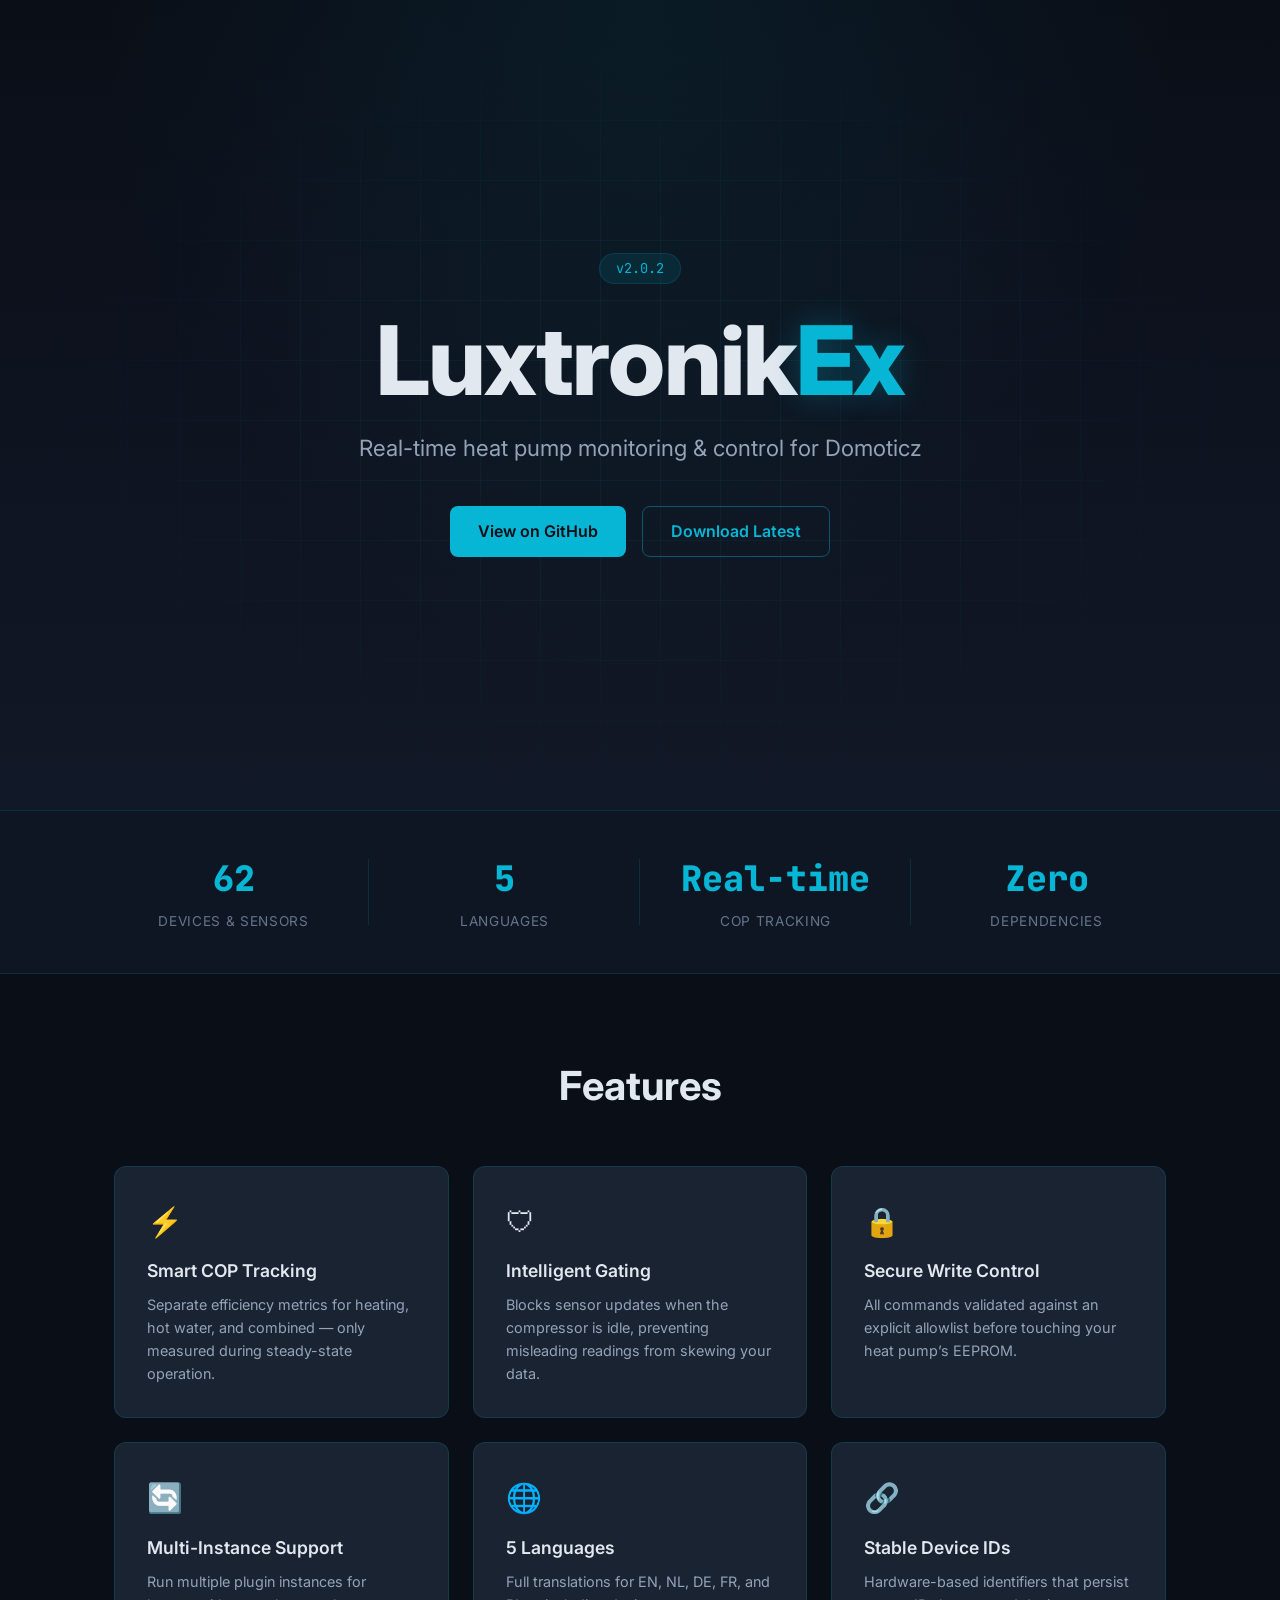
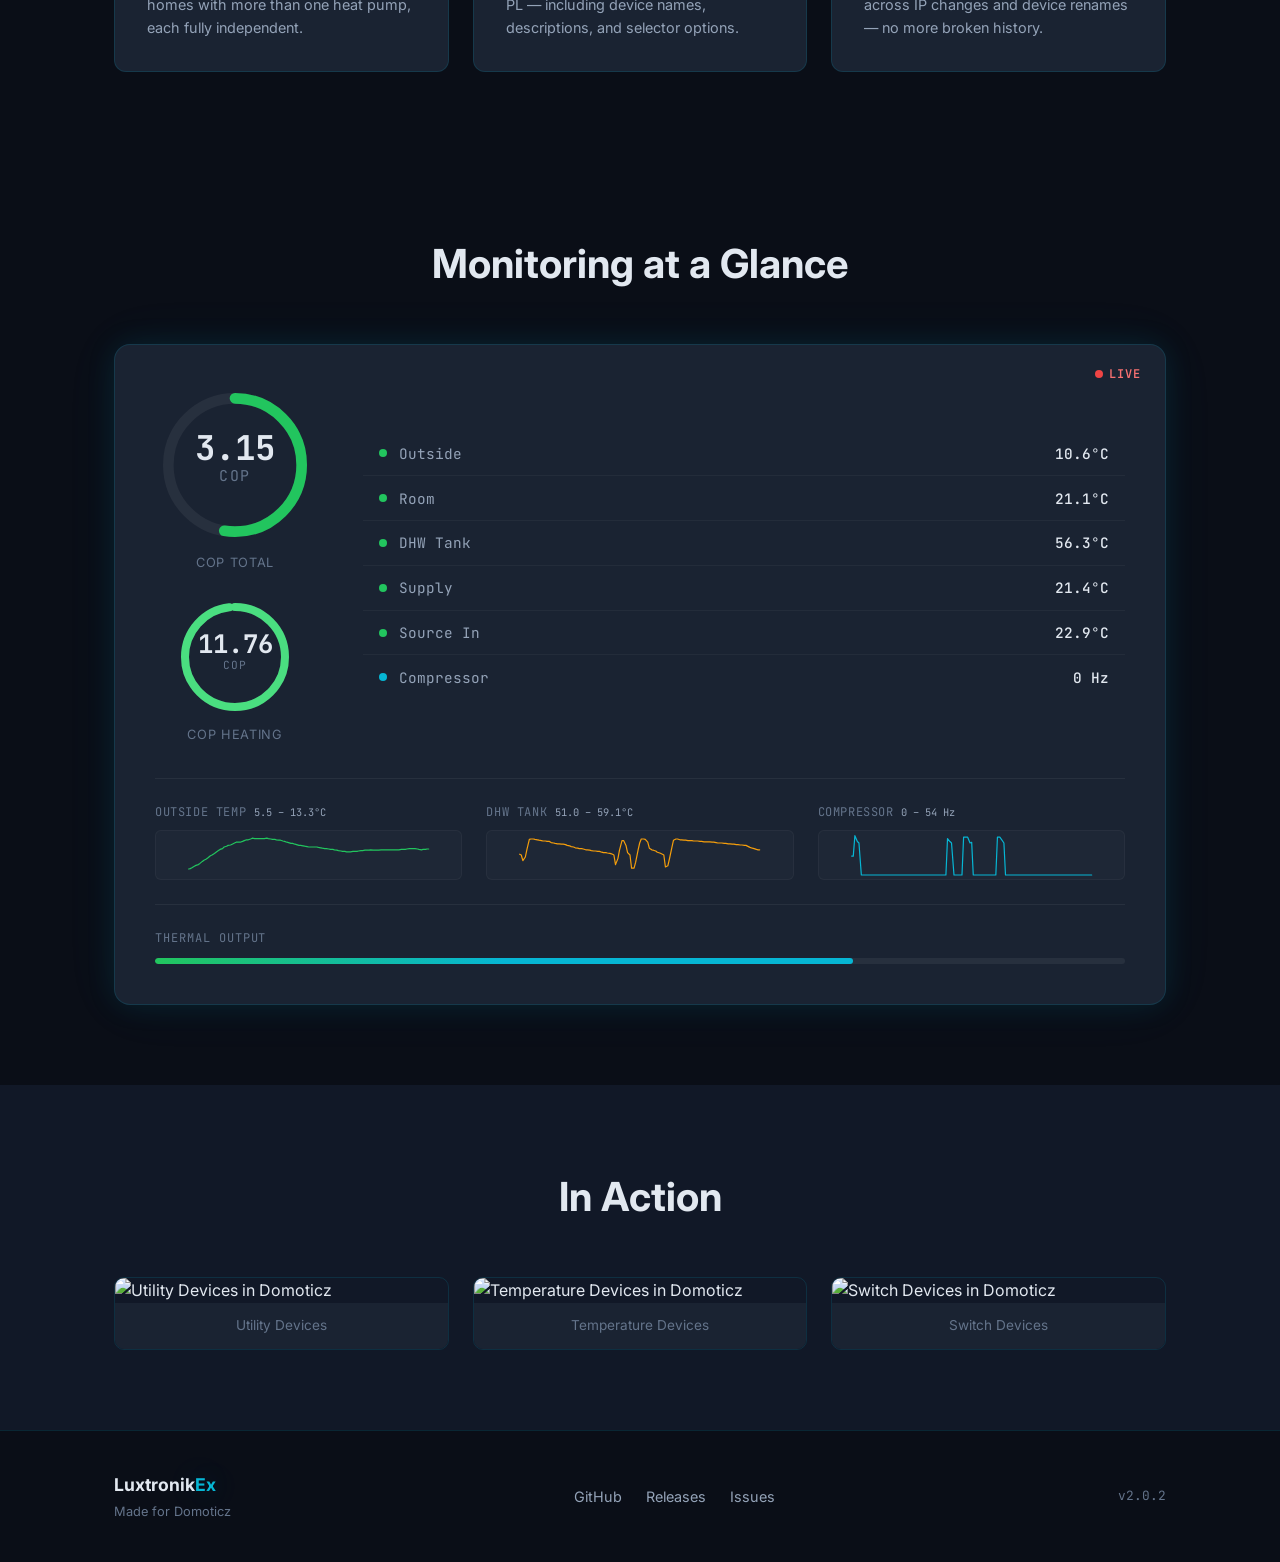
==== commit 488c9ab8: "fix(site): revert stats bar to plugin-focused metrics Co-Authored-By: Claude Opus 4.6 <noreply@anthr" ====
--- a/index.html
+++ b/index.html
@@ -29,20 +29,20 @@
     <section id="stats" class="stats">
         <div class="container stats__grid">
             <div class="stats__item">
-                <span class="stats__number">10207</span>
-                <span class="stats__label">Compressor Hours</span>
-            </div>
-            <div class="stats__item">
-                <span class="stats__number">5.8x</span>
-                <span class="stats__label">Lifetime COP</span>
-            </div>
-            <div class="stats__item">
-                <span class="stats__number">9249</span>
-                <span class="stats__label">kWh Heat Delivered</span>
-            </div>
-            <div class="stats__item">
-                <span class="stats__number">4+</span>
-                <span class="stats__label">Years of Data</span>
+                <span class="stats__number">62</span>
+                <span class="stats__label">Devices &amp; Sensors</span>
+            </div>
+            <div class="stats__item">
+                <span class="stats__number">5</span>
+                <span class="stats__label">Languages</span>
+            </div>
+            <div class="stats__item">
+                <span class="stats__number">Real-time</span>
+                <span class="stats__label">COP Tracking</span>
+            </div>
+            <div class="stats__item">
+                <span class="stats__number">Zero</span>
+                <span class="stats__label">Dependencies</span>
             </div>
         </div>
     </section>
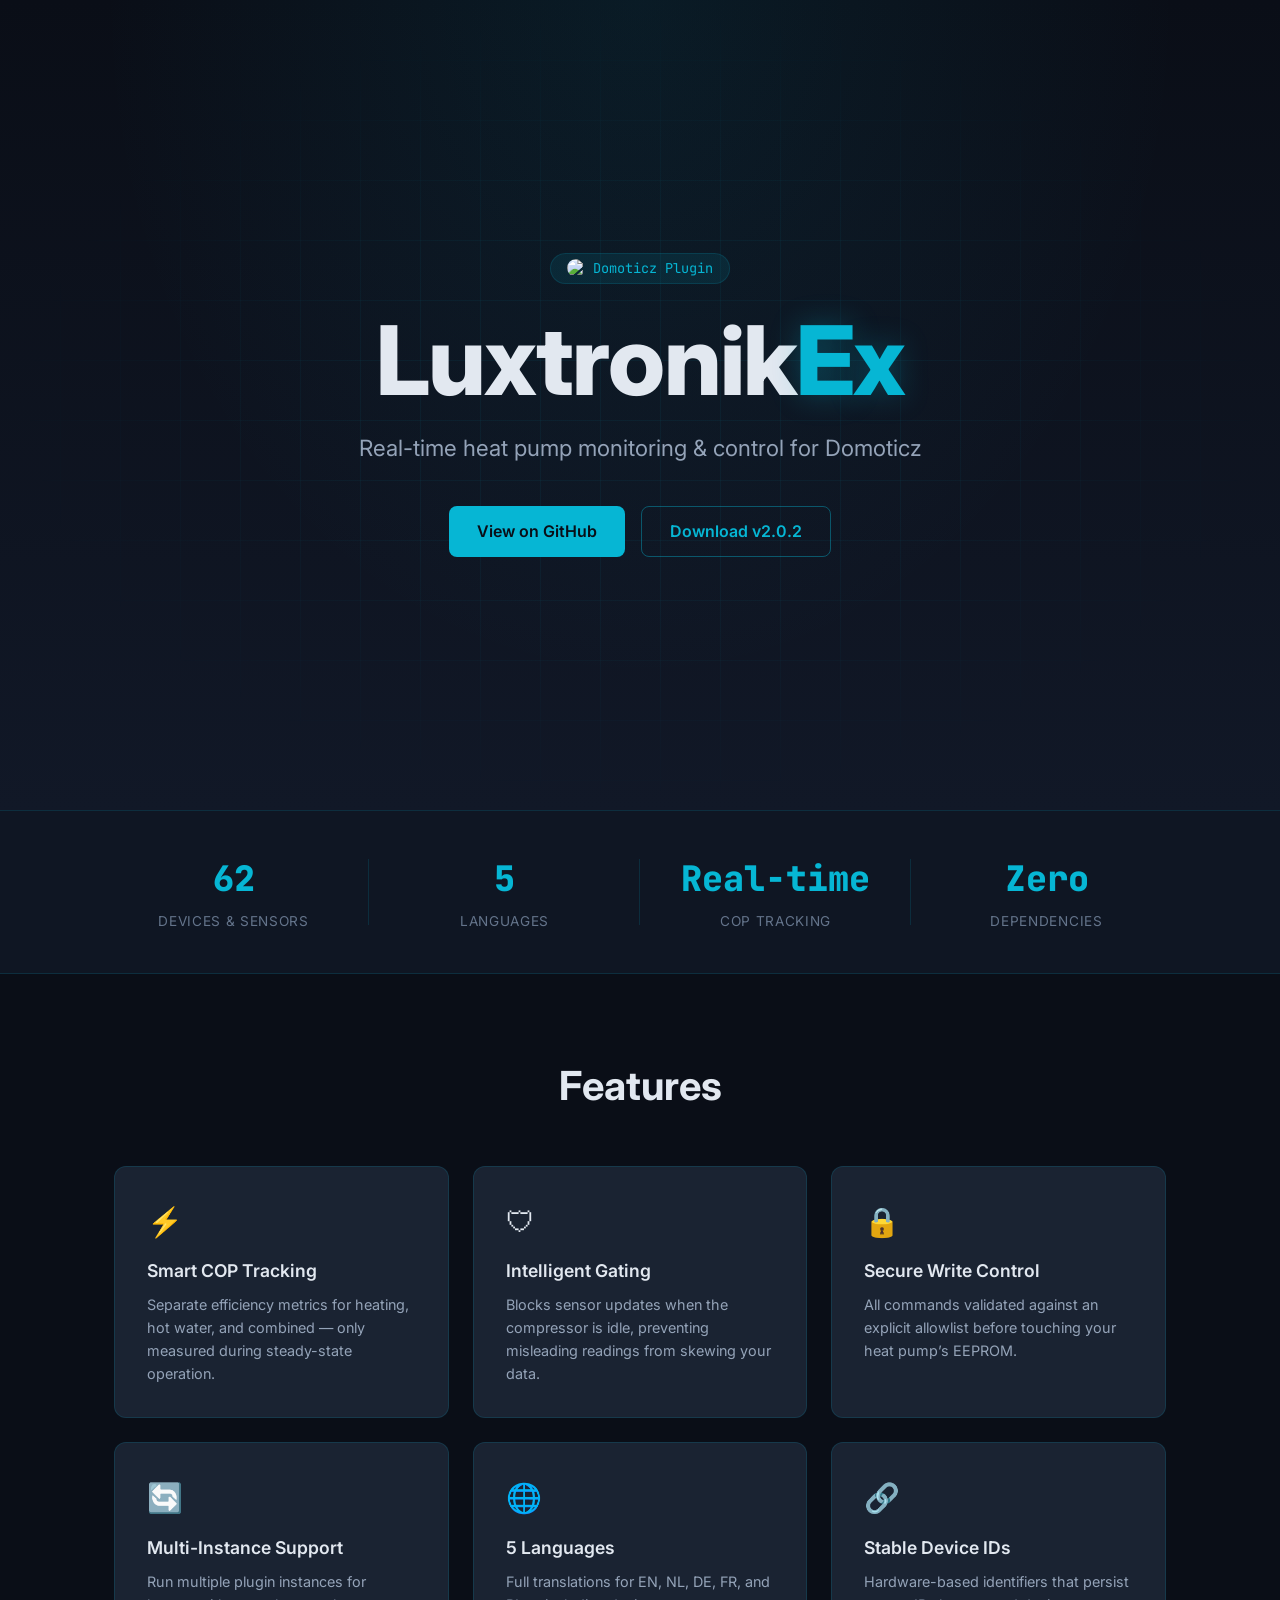
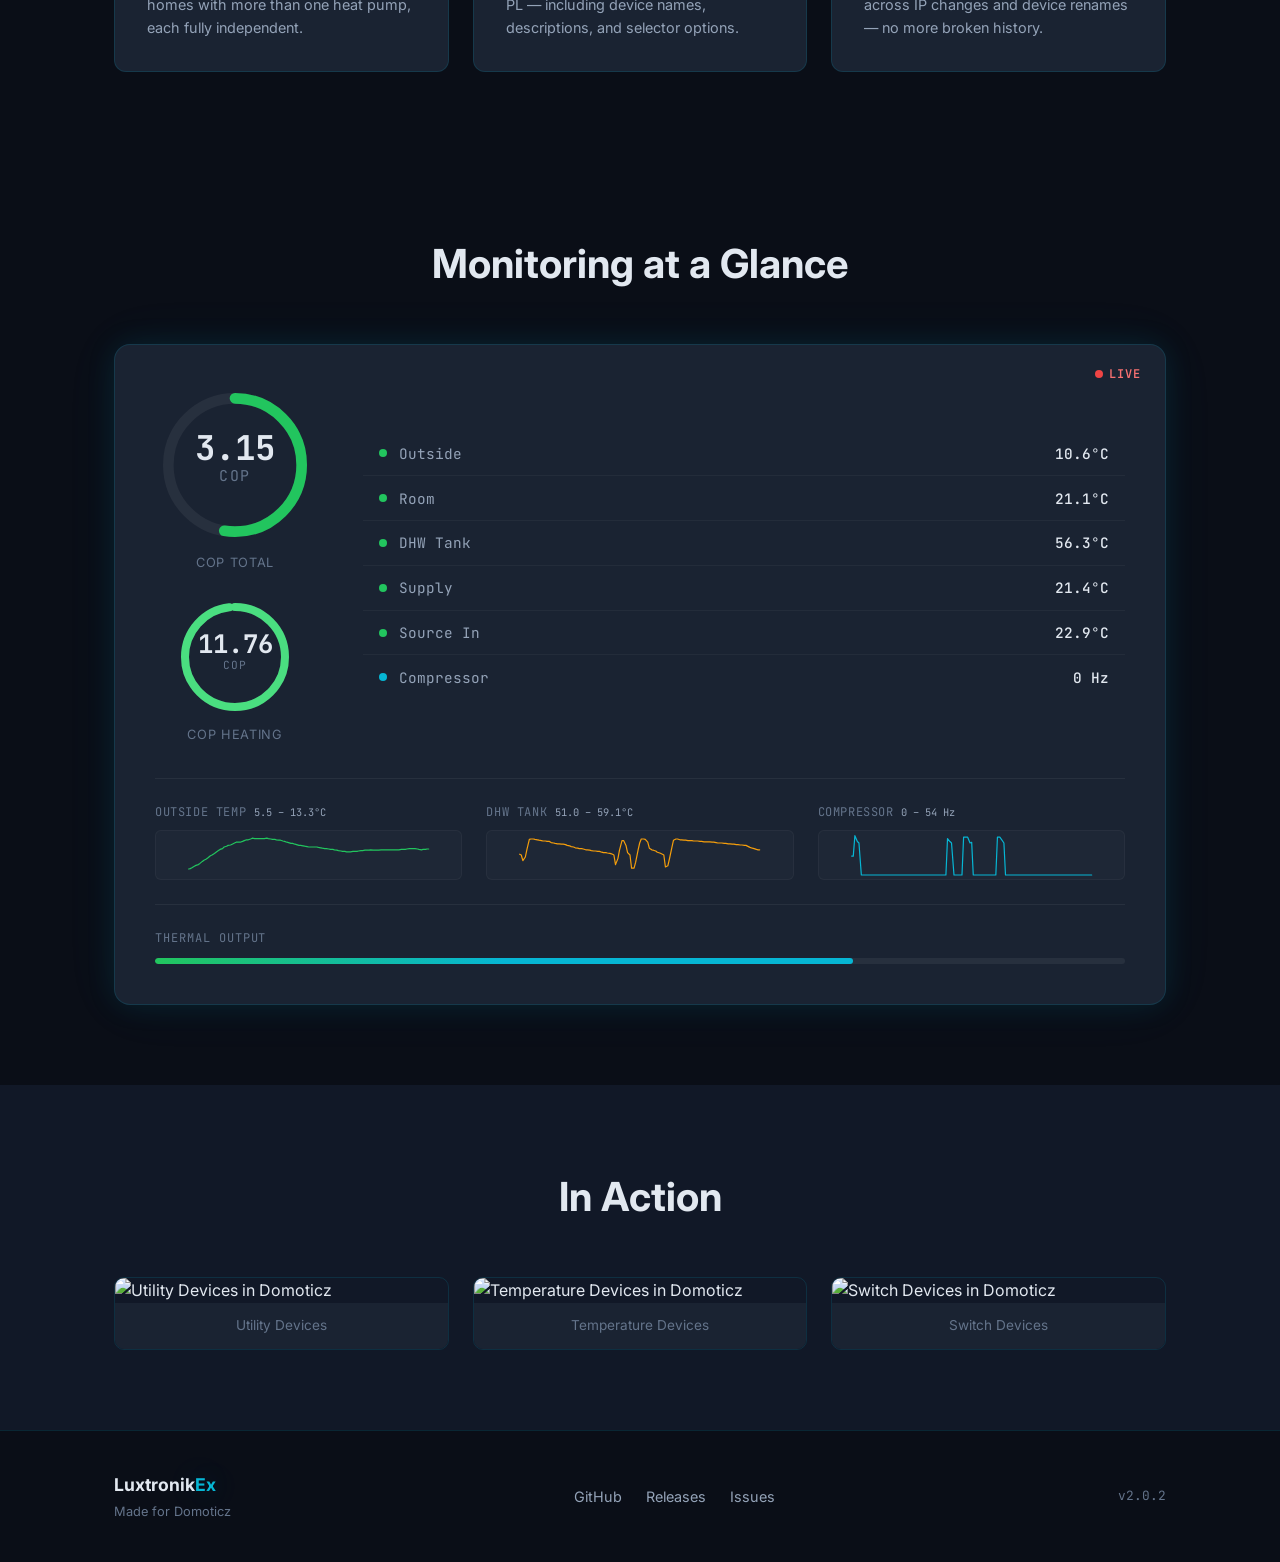
==== commit 9df3af37: "feat(site): add Domoticz logo badge and move version to download button Co-Authored-By: Claude Opus " ====
--- a/index.html
+++ b/index.html
@@ -15,12 +15,15 @@
     <section id="hero" class="hero">
         <div class="hero__grid-overlay"></div>
         <div class="container hero__content">
-            <span class="hero__version">v2.0.2</span>
+            <span class="hero__badge">
+                <img src="https://pbs.twimg.com/profile_images/378800000268772392/de360182af3accd41f76d04bca24a516_400x400.png" alt="Domoticz" class="hero__badge-logo">
+                Domoticz Plugin
+            </span>
             <h1 class="hero__title">Luxtronik<span class="hero__title-accent">Ex</span></h1>
             <p class="hero__tagline">Real-time heat pump monitoring &amp; control for Domoticz</p>
             <div class="hero__actions">
                 <a href="https://github.com/Rouzax/luxtronik-domoticz-plugin-v2" class="btn btn--primary">View on GitHub</a>
-                <a href="https://github.com/Rouzax/luxtronik-domoticz-plugin-v2/releases/latest" class="btn btn--outline">Download Latest</a>
+                <a href="https://github.com/Rouzax/luxtronik-domoticz-plugin-v2/releases/latest" class="btn btn--outline">Download v2.0.2</a>
             </div>
         </div>
     </section>
--- a/style.css
+++ b/style.css
@@ -64,8 +64,10 @@
 
 .hero__content { position: relative; z-index: 1; }
 
-.hero__version {
-    display: inline-block;
+.hero__badge {
+    display: inline-flex;
+    align-items: center;
+    gap: 0.5rem;
     font-family: var(--font-mono);
     font-size: 0.85rem;
     color: var(--accent);
@@ -74,6 +76,12 @@
     border-radius: 999px;
     padding: 0.25rem 1rem;
     margin-bottom: 1.5rem;
+}
+
+.hero__badge-logo {
+    width: 18px;
+    height: 18px;
+    border-radius: 50%;
 }
 
 .hero__title {
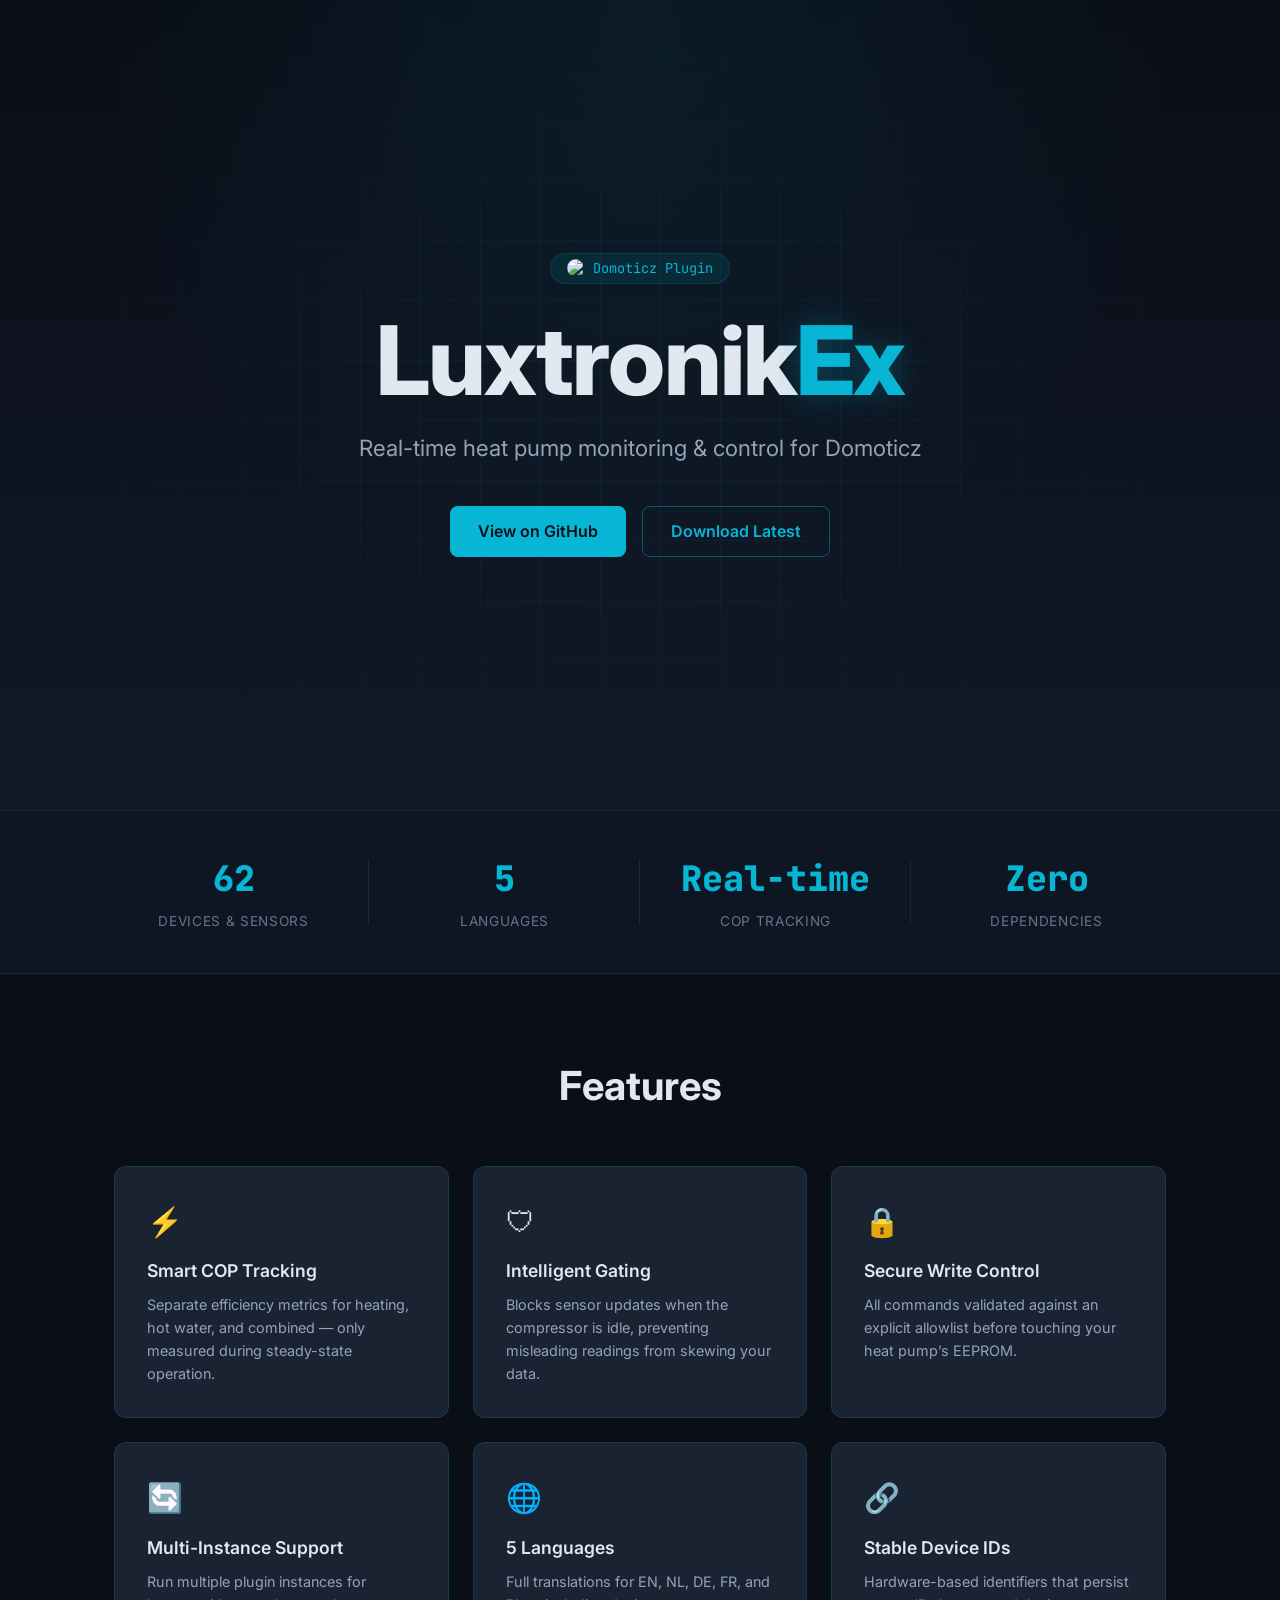
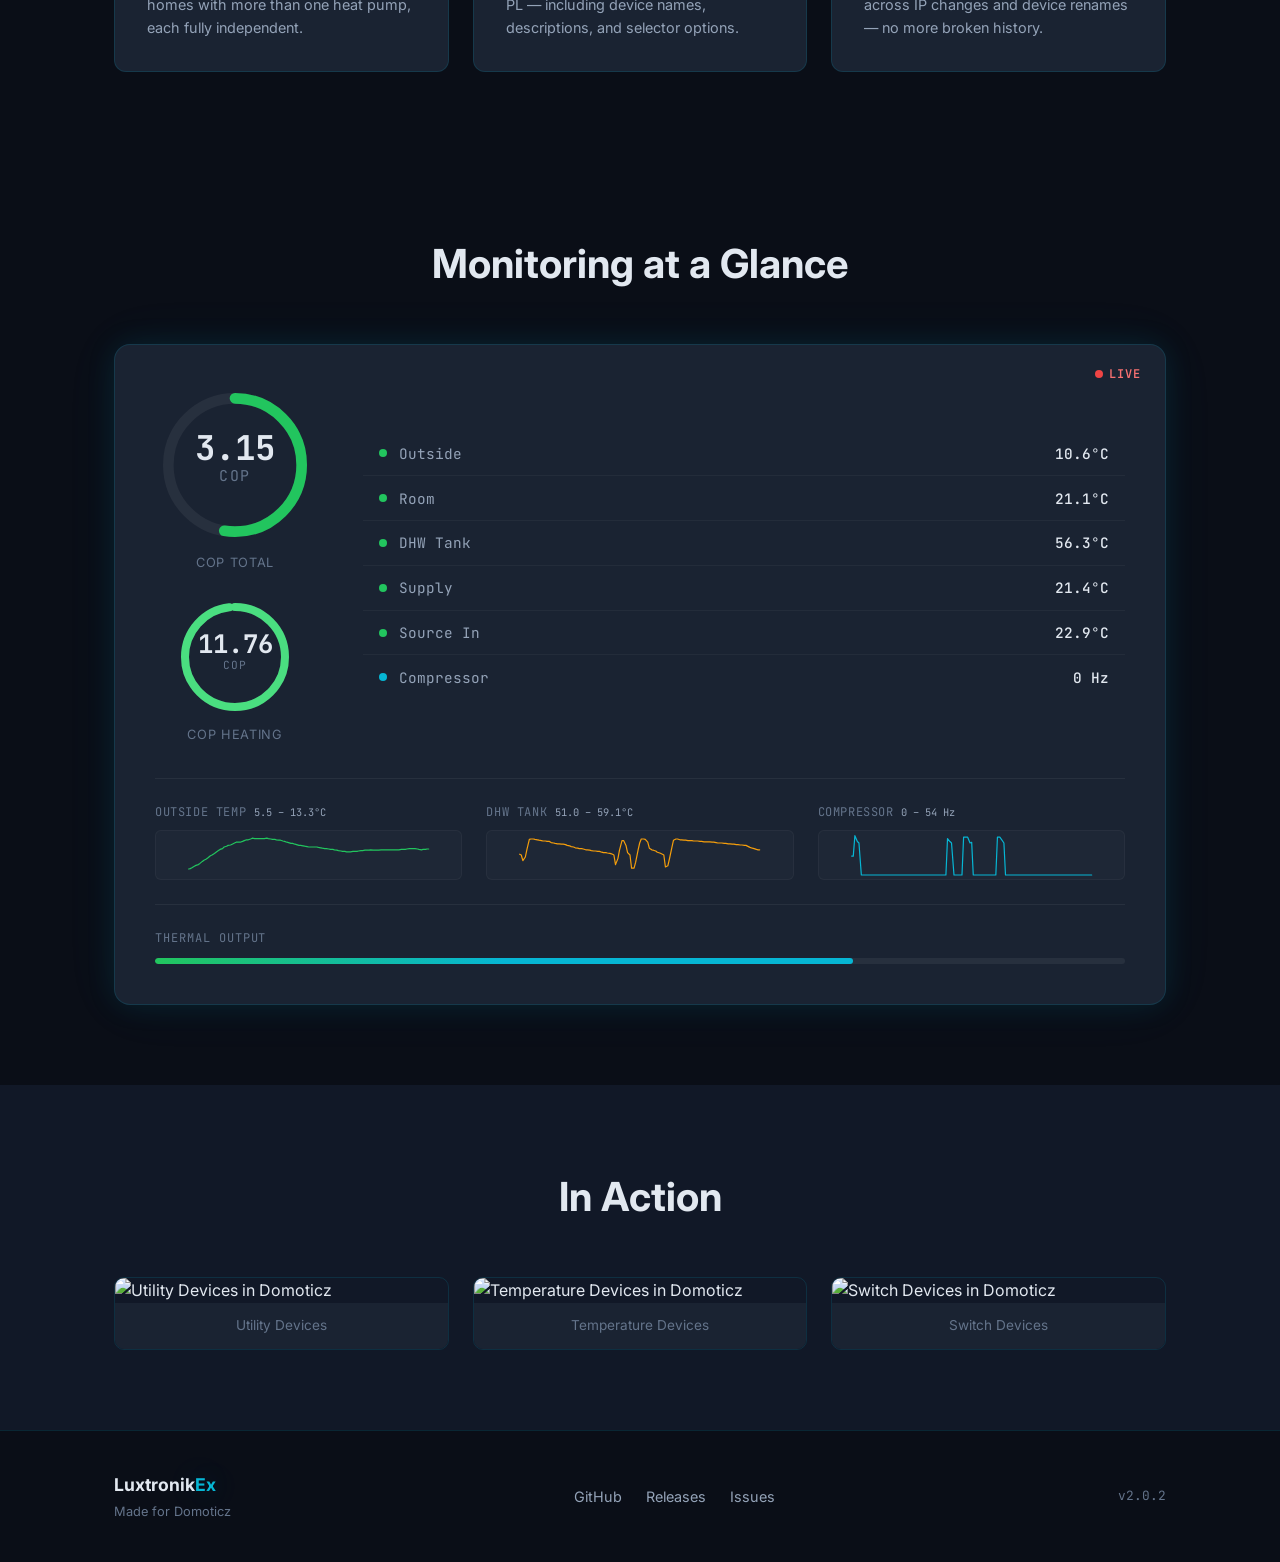
==== commit 87a21dcf: "fix(site): remove version from download button to avoid maintenance Co-Authored-By: Claude Opus 4.6 " ====
--- a/index.html
+++ b/index.html
@@ -23,7 +23,7 @@
             <p class="hero__tagline">Real-time heat pump monitoring &amp; control for Domoticz</p>
             <div class="hero__actions">
                 <a href="https://github.com/Rouzax/luxtronik-domoticz-plugin-v2" class="btn btn--primary">View on GitHub</a>
-                <a href="https://github.com/Rouzax/luxtronik-domoticz-plugin-v2/releases/latest" class="btn btn--outline">Download v2.0.2</a>
+                <a href="https://github.com/Rouzax/luxtronik-domoticz-plugin-v2/releases/latest" class="btn btn--outline">Download Latest</a>
             </div>
         </div>
     </section>
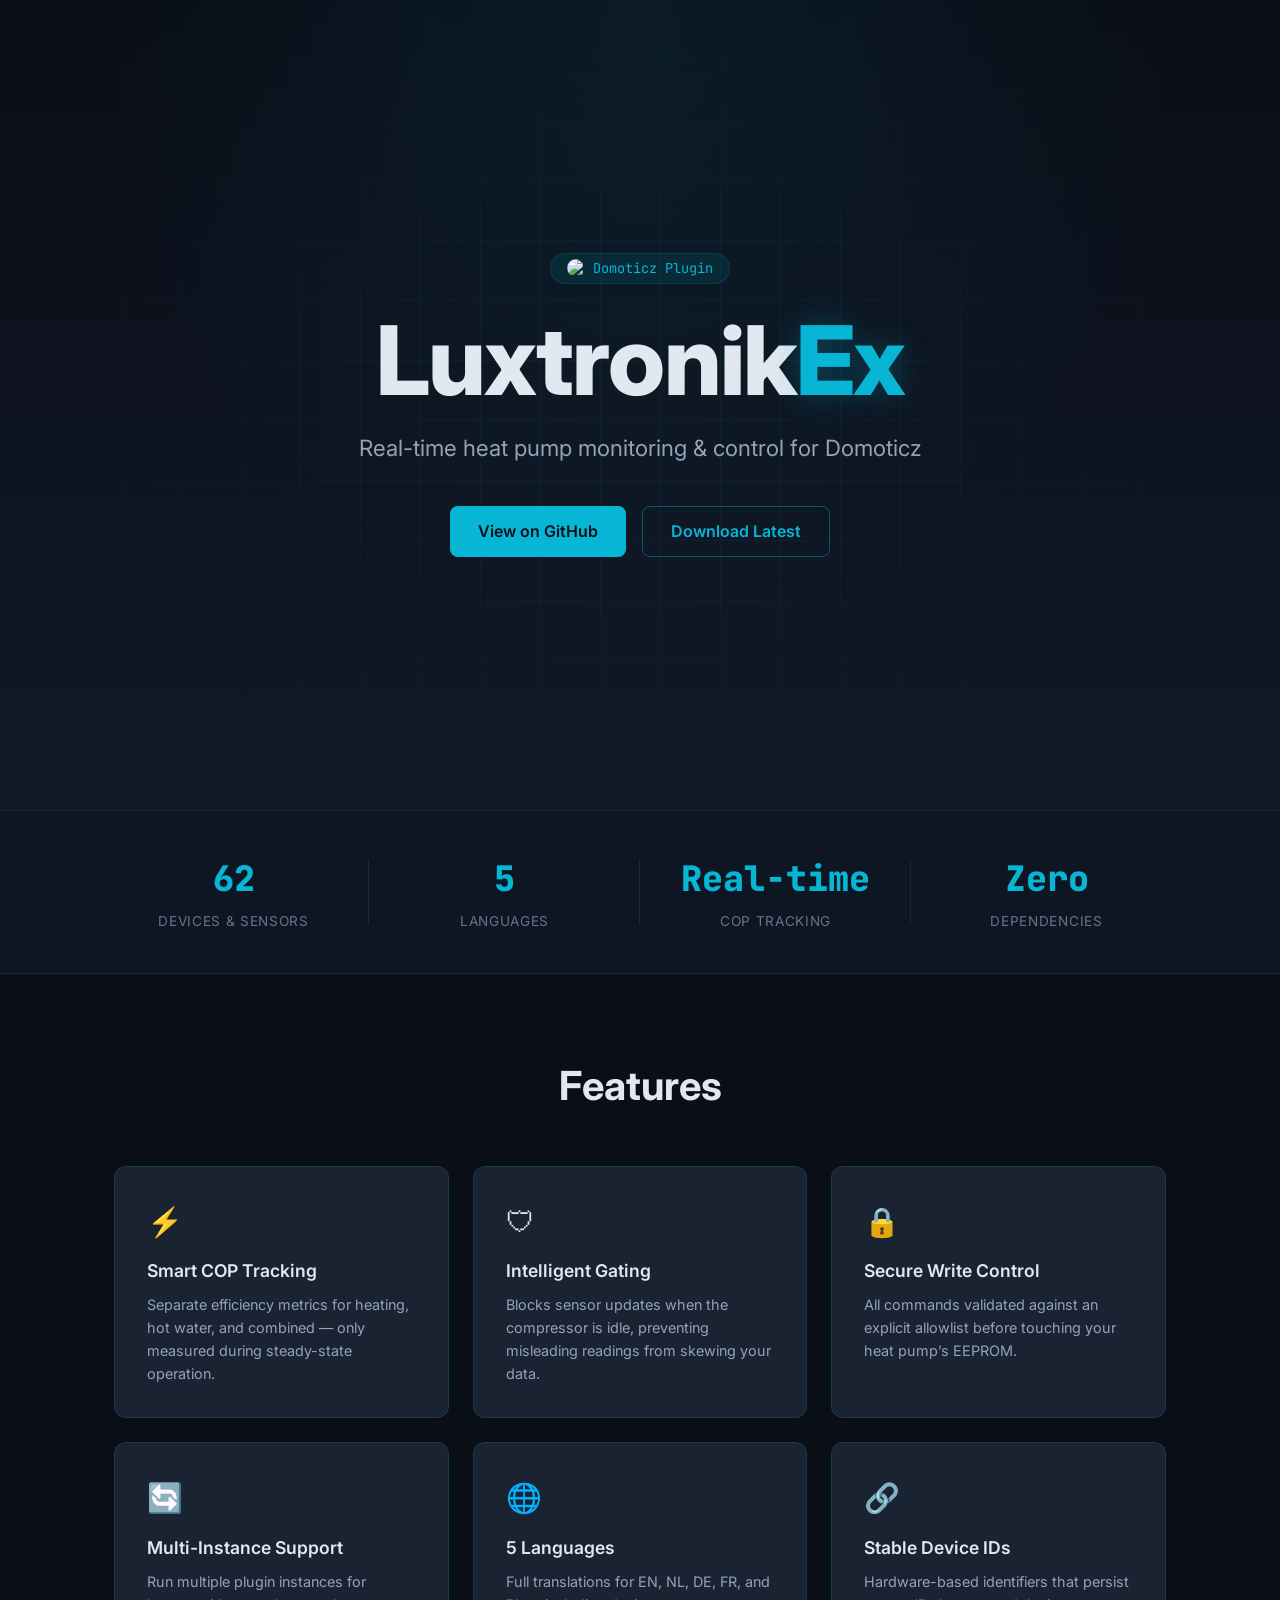
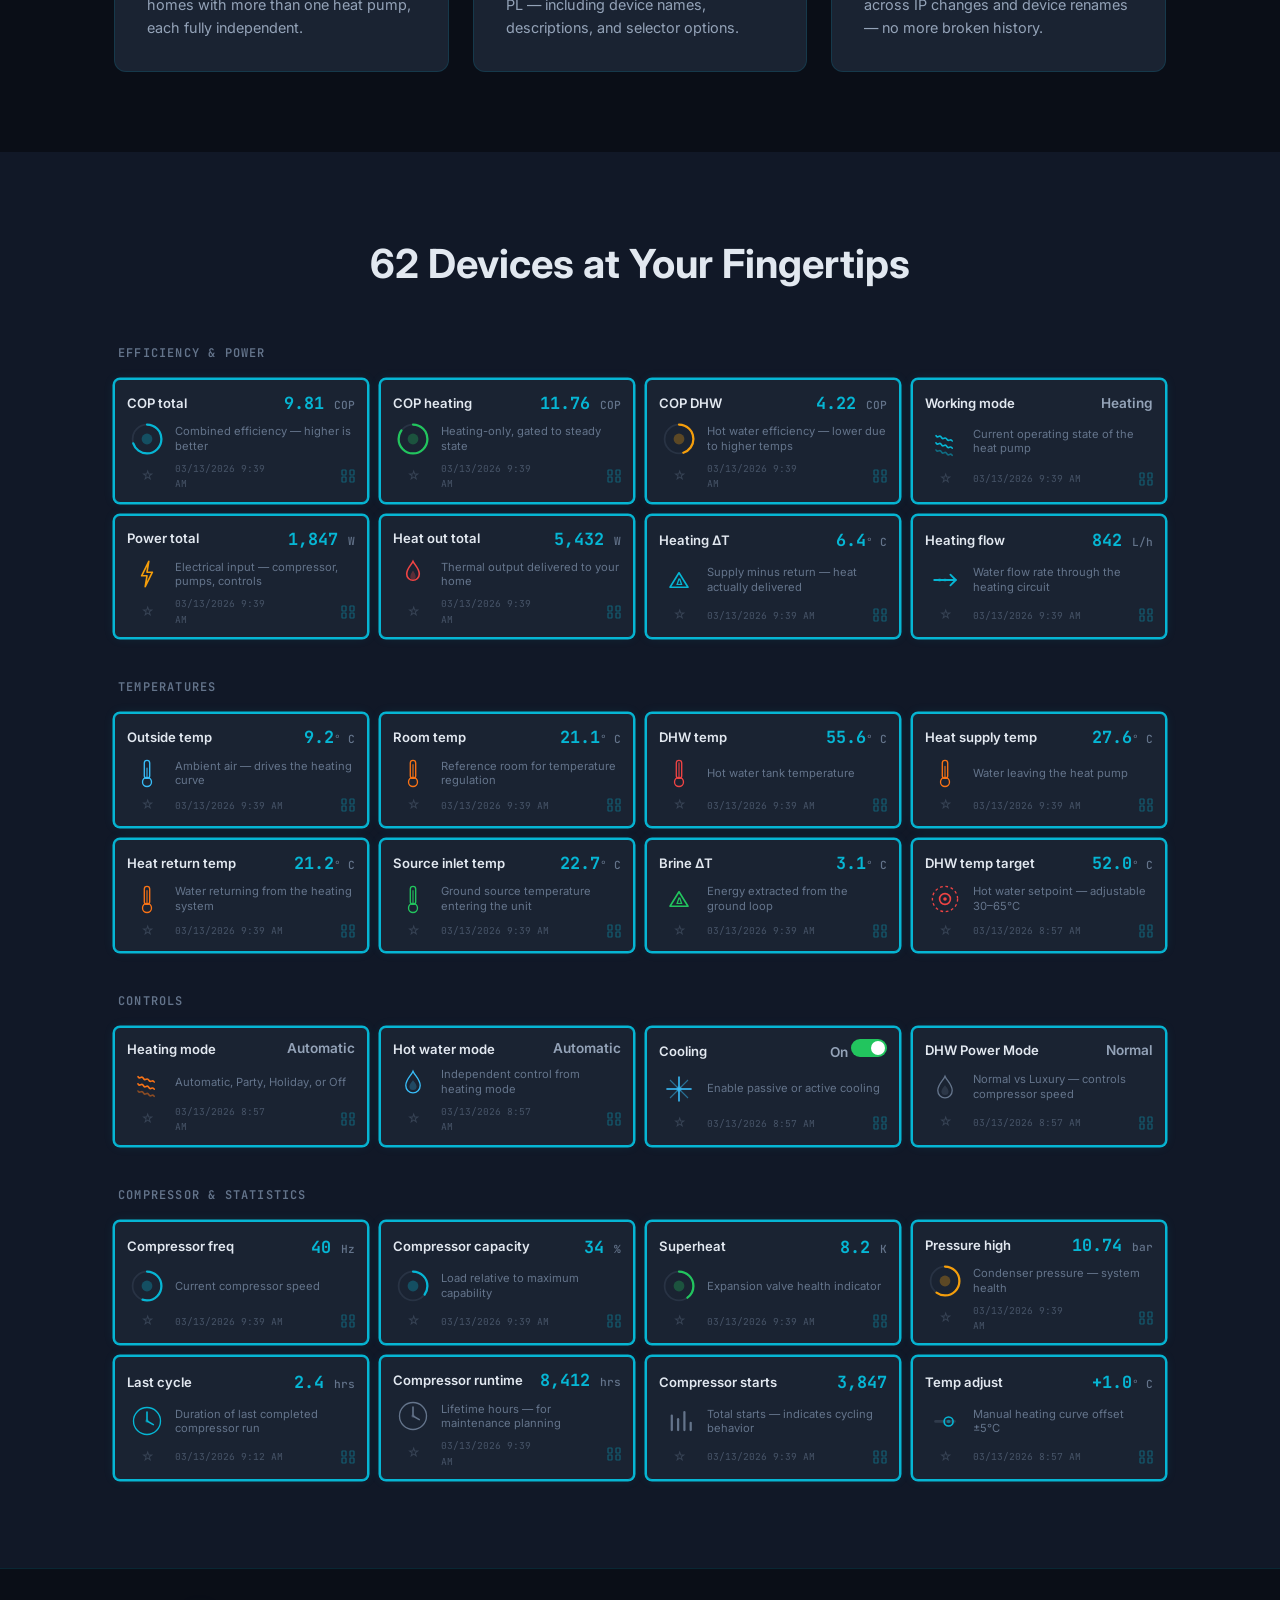
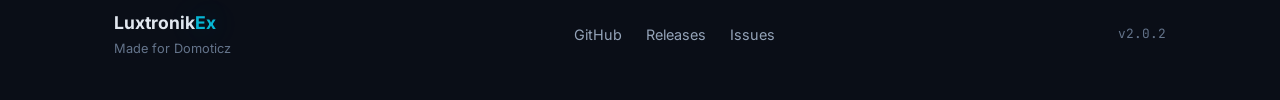
==== commit bbb996e4: "feat(site): replace screenshots with HTML device cards and click-to-chart Replace flaky Playwright s" ====
--- a/index.html
+++ b/index.html
@@ -89,116 +89,277 @@
         </div>
     </section>
 
-    <!-- Dashboard Preview -->
-    <section id="dashboard" class="dashboard">
+    <!-- Device Cards -->
+    <section id="devices" class="devices">
         <div class="container">
-            <h2 class="section__title">Monitoring at a Glance</h2>
-            <div class="dashboard__panel">
-                <div class="dashboard__live-badge">
-                    <span class="dashboard__live-dot"></span>
-                    LIVE
-                </div>
-                <div class="dashboard__content">
-                    <div class="dashboard__gauges">
-                        <div class="dashboard__gauge-block">
-                            <svg class="dashboard__gauge" viewBox="0 0 120 120" width="160" height="160">
-                                <circle class="dashboard__gauge-track" cx="60" cy="60" r="50" />
-                                <circle class="dashboard__gauge-fill dashboard__gauge-fill--cop1" cx="60" cy="60" r="50" />
-                                <text x="60" y="56" class="dashboard__gauge-value">3.15</text>
-                                <text x="60" y="72" class="dashboard__gauge-unit">COP</text>
-                            </svg>
-                            <span class="dashboard__gauge-label">COP Total</span>
-                        </div>
-                        <div class="dashboard__gauge-block dashboard__gauge-block--small">
-                            <svg class="dashboard__gauge" viewBox="0 0 120 120" width="120" height="120">
-                                <circle class="dashboard__gauge-track" cx="60" cy="60" r="50" />
-                                <circle class="dashboard__gauge-fill dashboard__gauge-fill--cop2" cx="60" cy="60" r="50" />
-                                <text x="60" y="56" class="dashboard__gauge-value">11.76</text>
-                                <text x="60" y="72" class="dashboard__gauge-unit">COP</text>
-                            </svg>
-                            <span class="dashboard__gauge-label">COP Heating</span>
-                        </div>
-                    </div>
-                    <div class="dashboard__metrics">
-                        <div class="dashboard__metric">
-                            <span class="dashboard__dot dashboard__dot--green"></span>
-                            <span class="dashboard__metric-name">Outside</span>
-                            <span class="dashboard__metric-value">10.6°C</span>
-                        </div>
-                        <div class="dashboard__metric">
-                            <span class="dashboard__dot dashboard__dot--green"></span>
-                            <span class="dashboard__metric-name">Room</span>
-                            <span class="dashboard__metric-value">21.1°C</span>
-                        </div>
-                        <div class="dashboard__metric">
-                            <span class="dashboard__dot dashboard__dot--green"></span>
-                            <span class="dashboard__metric-name">DHW Tank</span>
-                            <span class="dashboard__metric-value">56.3°C</span>
-                        </div>
-                        <div class="dashboard__metric">
-                            <span class="dashboard__dot dashboard__dot--green"></span>
-                            <span class="dashboard__metric-name">Supply</span>
-                            <span class="dashboard__metric-value">21.4°C</span>
-                        </div>
-                        <div class="dashboard__metric">
-                            <span class="dashboard__dot dashboard__dot--green"></span>
-                            <span class="dashboard__metric-name">Source In</span>
-                            <span class="dashboard__metric-value">22.9°C</span>
-                        </div>
-                        <div class="dashboard__metric">
-                            <span class="dashboard__dot dashboard__dot--cyan dashboard__dot--pulse"></span>
-                            <span class="dashboard__metric-name">Compressor</span>
-                            <span class="dashboard__metric-value">0 Hz</span>
-                        </div>
-                    </div>
-                </div>
-                <div class="dashboard__sparklines">
-                    <div class="dashboard__sparkline">
-                        <span class="dashboard__sparkline-label">Outside Temp <span class="dashboard__sparkline-range">5.5 – 13.3°C</span></span>
-                        <svg viewBox="0 0 300 60" class="dashboard__sparkline-svg">
-                            <path class="dashboard__sparkline-path dashboard__sparkline-path--temp" d="M0.0,47.5 L2.0,47.0 L4.0,46.0 L7.1,44.0 L9.1,43.0 L12.1,42.0 L14.1,40.5 L17.1,38.0 L19.1,36.5 L22.1,35.0 L24.2,33.5 L27.2,31.0 L29.2,30.0 L32.2,28.0 L34.2,26.5 L37.2,24.5 L39.3,23.0 L42.3,22.0 L44.3,20.0 L47.3,19.0 L49.3,18.0 L52.3,17.5 L54.4,16.5 L57.4,15.0 L59.4,14.0 L62.4,14.0 L64.4,14.0 L67.4,13.0 L69.5,12.0 L72.5,11.0 L74.5,11.0 L77.5,10.0 L79.5,9.0 L82.6,9.5 L84.6,9.5 L87.6,9.5 L89.6,9.5 L92.6,9.5 L94.6,9.5 L97.7,9.0 L99.7,9.5 L102.7,10.0 L104.7,10.5 L107.7,10.5 L109.7,11.0 L112.8,11.5 L114.8,11.5 L117.8,12.5 L119.8,13.0 L122.8,14.0 L124.8,14.5 L127.9,15.5 L129.9,15.5 L132.9,16.5 L134.9,17.0 L137.9,18.0 L139.9,18.0 L143.0,18.5 L145.0,19.0 L148.0,19.5 L150.0,20.0 L152.0,20.0 L155.0,20.0 L157.0,20.0 L160.1,20.0 L162.1,20.5 L165.1,21.0 L167.1,21.5 L170.1,22.0 L172.1,22.0 L175.2,22.5 L177.2,23.0 L180.2,23.0 L182.2,23.5 L185.2,24.0 L187.2,24.5 L190.3,25.0 L192.3,25.5 L195.3,25.5 L197.3,26.0 L200.3,26.0 L202.3,26.0 L205.4,25.5 L207.4,25.5 L210.4,25.5 L212.4,25.0 L215.4,24.5 L217.4,24.5 L220.5,24.0 L222.5,24.0 L225.5,24.0 L227.5,23.5 L230.5,24.0 L232.6,24.0 L235.6,24.0 L237.6,24.0 L240.6,23.5 L242.6,23.5 L245.6,23.5 L247.7,23.5 L250.7,23.5 L252.7,23.5 L255.7,23.5 L257.7,23.5 L260.7,23.5 L262.8,23.5 L265.8,23.0 L267.8,23.0 L270.8,23.0 L272.8,22.5 L275.8,22.0 L277.9,22.0 L280.9,22.0 L282.9,22.0 L285.9,22.5 L287.9,23.0 L290.9,23.5 L293.0,23.0 L296.0,23.0 L298.0,22.5 L300.0,22.5" />
-                        </svg>
-                    </div>
-                    <div class="dashboard__sparkline">
-                        <span class="dashboard__sparkline-label">DHW Tank <span class="dashboard__sparkline-range">51.0 – 59.1°C</span></span>
-                        <svg viewBox="0 0 300 60" class="dashboard__sparkline-svg">
-                            <path class="dashboard__sparkline-path dashboard__sparkline-path--dhw" d="M0.0,29.0 L2.0,30.0 L4.0,37.0 L7.1,32.5 L9.1,23.0 L12.1,10.5 L14.1,10.0 L17.1,10.0 L19.1,10.5 L22.1,11.0 L24.2,11.5 L27.2,12.0 L29.2,12.5 L32.2,12.5 L34.2,13.0 L37.2,13.0 L39.3,14.5 L42.3,15.0 L44.3,15.5 L47.3,16.0 L49.3,16.0 L52.3,16.5 L54.4,16.5 L57.4,17.0 L59.4,18.0 L62.4,18.5 L64.4,19.5 L67.4,20.0 L69.5,21.0 L72.5,21.5 L74.5,22.0 L77.5,22.0 L79.5,22.5 L82.6,23.5 L84.6,23.5 L87.6,24.0 L89.6,24.5 L92.6,25.0 L94.6,25.0 L97.7,25.5 L99.7,25.5 L102.7,26.5 L104.7,27.0 L107.7,27.0 L109.7,27.5 L112.8,28.0 L114.8,28.5 L117.8,30.0 L119.8,42.0 L122.8,34.5 L124.8,24.0 L127.9,12.0 L129.9,12.0 L132.9,18.0 L134.9,27.0 L137.9,30.0 L139.9,46.5 L143.0,46.5 L145.0,39.0 L148.0,24.0 L150.0,15.0 L152.0,10.0 L155.0,10.0 L157.0,10.5 L160.1,14.0 L162.1,21.5 L165.1,23.5 L167.1,24.0 L170.1,25.0 L172.1,26.5 L175.2,27.5 L177.2,28.5 L180.2,30.0 L182.2,45.0 L185.2,43.5 L187.2,35.0 L190.3,20.5 L192.3,11.5 L195.3,10.0 L197.3,10.0 L200.3,11.0 L202.3,11.0 L205.4,11.5 L207.4,11.5 L210.4,12.0 L212.4,12.0 L215.4,12.0 L217.4,12.5 L220.5,12.5 L222.5,12.5 L225.5,13.0 L227.5,13.0 L230.5,13.5 L232.6,13.5 L235.6,13.5 L237.6,13.5 L240.6,14.0 L242.6,14.0 L245.6,14.5 L247.7,15.0 L250.7,15.0 L252.7,15.0 L255.7,15.5 L257.7,15.5 L260.7,16.0 L262.8,16.0 L265.8,16.5 L267.8,16.5 L270.8,17.0 L272.8,17.0 L275.8,17.5 L277.9,17.5 L280.9,18.0 L282.9,18.0 L285.9,19.5 L287.9,20.5 L290.9,21.5 L293.0,22.0 L296.0,23.0 L298.0,23.5 L300.0,23.5" />
-                        </svg>
-                    </div>
-                    <div class="dashboard__sparkline">
-                        <span class="dashboard__sparkline-label">Compressor <span class="dashboard__sparkline-range">0 – 54 Hz</span></span>
-                        <svg viewBox="0 0 300 60" class="dashboard__sparkline-svg">
-                            <path class="dashboard__sparkline-path dashboard__sparkline-path--comp" d="M0.0,31.4 L2.0,31.4 L4.0,5.9 L7.1,13.2 L9.1,15.0 L12.1,55.0 L14.1,55.0 L17.1,55.0 L19.1,55.0 L22.1,55.0 L24.2,55.0 L27.2,55.0 L29.2,55.0 L32.2,55.0 L34.2,55.0 L37.2,55.0 L39.3,55.0 L42.3,55.0 L44.3,55.0 L47.3,55.0 L49.3,55.0 L52.3,55.0 L54.4,55.0 L57.4,55.0 L59.4,55.0 L62.4,55.0 L64.4,55.0 L67.4,55.0 L69.5,55.0 L72.5,55.0 L74.5,55.0 L77.5,55.0 L79.5,55.0 L82.6,55.0 L84.6,55.0 L87.6,55.0 L89.6,55.0 L92.6,55.0 L94.6,55.0 L97.7,55.0 L99.7,55.0 L102.7,55.0 L104.7,55.0 L107.7,55.0 L109.7,55.0 L112.8,55.0 L114.8,55.0 L117.8,55.0 L119.8,9.5 L122.8,13.2 L124.8,15.0 L127.9,55.0 L129.9,55.0 L132.9,55.0 L134.9,55.0 L137.9,55.0 L139.9,7.7 L143.0,7.7 L145.0,7.7 L148.0,15.0 L150.0,14.1 L152.0,55.0 L155.0,55.0 L157.0,55.0 L160.1,55.0 L162.1,55.0 L165.1,55.0 L167.1,55.0 L170.1,55.0 L172.1,55.0 L175.2,55.0 L177.2,55.0 L180.2,55.0 L182.2,7.7 L185.2,7.7 L187.2,10.5 L190.3,15.0 L192.3,55.0 L195.3,55.0 L197.3,55.0 L200.3,55.0 L202.3,55.0 L205.4,55.0 L207.4,55.0 L210.4,55.0 L212.4,55.0 L215.4,55.0 L217.4,55.0 L220.5,55.0 L222.5,55.0 L225.5,55.0 L227.5,55.0 L230.5,55.0 L232.6,55.0 L235.6,55.0 L237.6,55.0 L240.6,55.0 L242.6,55.0 L245.6,55.0 L247.7,55.0 L250.7,55.0 L252.7,55.0 L255.7,55.0 L257.7,55.0 L260.7,55.0 L262.8,55.0 L265.8,55.0 L267.8,55.0 L270.8,55.0 L272.8,55.0 L275.8,55.0 L277.9,55.0 L280.9,55.0 L282.9,55.0 L285.9,55.0 L287.9,55.0 L290.9,55.0 L293.0,55.0 L296.0,55.0 L298.0,55.0 L300.0,55.0" />
-                        </svg>
-                    </div>
-                </div>
-                <div class="dashboard__thermal">
-                    <span class="dashboard__thermal-label">Thermal Output</span>
-                    <div class="dashboard__thermal-bar">
-                        <div class="dashboard__thermal-fill"></div>
-                    </div>
-                </div>
-            </div>
-        </div>
-    </section>
-
-    <!-- Screenshots -->
-    <section id="screenshots" class="screenshots">
-        <div class="container">
-            <h2 class="section__title">In Action</h2>
-            <div class="screenshots__grid">
-                <figure class="screenshot" data-full="https://github.com/user-attachments/assets/2e36ea32-a578-4e54-835f-b9cfd6835e24">
-                    <img src="https://github.com/user-attachments/assets/2e36ea32-a578-4e54-835f-b9cfd6835e24" alt="Utility Devices in Domoticz" loading="lazy">
-                    <figcaption>Utility Devices</figcaption>
-                </figure>
-                <figure class="screenshot" data-full="https://github.com/user-attachments/assets/2f9d1438-6572-4afe-9de3-2fe99d69ca8e">
-                    <img src="https://github.com/user-attachments/assets/2f9d1438-6572-4afe-9de3-2fe99d69ca8e" alt="Temperature Devices in Domoticz" loading="lazy">
-                    <figcaption>Temperature Devices</figcaption>
-                </figure>
-                <figure class="screenshot" data-full="https://github.com/user-attachments/assets/fa9195f6-0780-49e6-961f-196bc92405cb">
-                    <img src="https://github.com/user-attachments/assets/fa9195f6-0780-49e6-961f-196bc92405cb" alt="Switch Devices in Domoticz" loading="lazy">
-                    <figcaption>Switch Devices</figcaption>
-                </figure>
+            <h2 class="section__title">62 Devices at Your Fingertips</h2>
+
+            <h3 class="devices__group-label">Efficiency &amp; Power</h3>
+            <div class="devices__grid">
+                <div class="device-card">
+                    <span class="device-card__name">COP total</span>
+                    <span class="device-card__value">9.81 <span class="device-card__unit">COP</span></span>
+                    <span class="device-card__icon"><svg width="40" height="40" viewBox="0 0 40 40"><circle cx="20" cy="20" r="16" fill="none" stroke="currentColor" stroke-width="2" opacity="0.2"/><circle cx="20" cy="20" r="16" fill="none" stroke="var(--accent)" stroke-width="2.5" stroke-dasharray="70 100" stroke-linecap="round" transform="rotate(-90 20 20)"/><circle cx="20" cy="20" r="6" fill="var(--accent)" opacity="0.3"/></svg></span>
+                    <span class="device-card__desc">Combined efficiency &mdash; higher is better</span>
+                    <span class="device-card__star">&#9734;</span>
+                    <span class="device-card__time">03/13/2026 9:39 AM</span>
+                    <span class="device-card__tools"><svg width="14" height="14" viewBox="0 0 14 14" fill="none"><rect x="1" y="1" width="4" height="5" rx="0.5" stroke="var(--accent)" stroke-width="1.2"/><rect x="1" y="8" width="4" height="5" rx="0.5" stroke="var(--accent)" stroke-width="1.2"/><rect x="9" y="1" width="4" height="5" rx="0.5" stroke="var(--accent)" stroke-width="1.2"/><rect x="9" y="8" width="4" height="5" rx="0.5" stroke="var(--accent)" stroke-width="1.2"/></svg></span>
+                </div>
+                <div class="device-card">
+                    <span class="device-card__name">COP heating</span>
+                    <span class="device-card__value">11.76 <span class="device-card__unit">COP</span></span>
+                    <span class="device-card__icon"><svg width="40" height="40" viewBox="0 0 40 40"><circle cx="20" cy="20" r="16" fill="none" stroke="currentColor" stroke-width="2" opacity="0.2"/><circle cx="20" cy="20" r="16" fill="none" stroke="#22c55e" stroke-width="2.5" stroke-dasharray="85 100" stroke-linecap="round" transform="rotate(-90 20 20)"/><circle cx="20" cy="20" r="6" fill="#22c55e" opacity="0.3"/></svg></span>
+                    <span class="device-card__desc">Heating-only, gated to steady state</span>
+                    <span class="device-card__star">&#9734;</span>
+                    <span class="device-card__time">03/13/2026 9:39 AM</span>
+                    <span class="device-card__tools"><svg width="14" height="14" viewBox="0 0 14 14" fill="none"><rect x="1" y="1" width="4" height="5" rx="0.5" stroke="var(--accent)" stroke-width="1.2"/><rect x="1" y="8" width="4" height="5" rx="0.5" stroke="var(--accent)" stroke-width="1.2"/><rect x="9" y="1" width="4" height="5" rx="0.5" stroke="var(--accent)" stroke-width="1.2"/><rect x="9" y="8" width="4" height="5" rx="0.5" stroke="var(--accent)" stroke-width="1.2"/></svg></span>
+                </div>
+                <div class="device-card">
+                    <span class="device-card__name">COP DHW</span>
+                    <span class="device-card__value">4.22 <span class="device-card__unit">COP</span></span>
+                    <span class="device-card__icon"><svg width="40" height="40" viewBox="0 0 40 40"><circle cx="20" cy="20" r="16" fill="none" stroke="currentColor" stroke-width="2" opacity="0.2"/><circle cx="20" cy="20" r="16" fill="none" stroke="#f59e0b" stroke-width="2.5" stroke-dasharray="45 100" stroke-linecap="round" transform="rotate(-90 20 20)"/><circle cx="20" cy="20" r="6" fill="#f59e0b" opacity="0.3"/></svg></span>
+                    <span class="device-card__desc">Hot water efficiency &mdash; lower due to higher temps</span>
+                    <span class="device-card__star">&#9734;</span>
+                    <span class="device-card__time">03/13/2026 9:39 AM</span>
+                    <span class="device-card__tools"><svg width="14" height="14" viewBox="0 0 14 14" fill="none"><rect x="1" y="1" width="4" height="5" rx="0.5" stroke="var(--accent)" stroke-width="1.2"/><rect x="1" y="8" width="4" height="5" rx="0.5" stroke="var(--accent)" stroke-width="1.2"/><rect x="9" y="1" width="4" height="5" rx="0.5" stroke="var(--accent)" stroke-width="1.2"/><rect x="9" y="8" width="4" height="5" rx="0.5" stroke="var(--accent)" stroke-width="1.2"/></svg></span>
+                </div>
+                <div class="device-card">
+                    <span class="device-card__name">Working mode</span>
+                    <span class="device-card__value device-card__value--text">Heating</span>
+                    <span class="device-card__icon"><svg width="40" height="40" viewBox="0 0 40 40"><path d="M10 14c2 4 4-2 6 2s4-2 6 2 4-2 6 2" fill="none" stroke="var(--accent)" stroke-width="1.8" stroke-linecap="round"/><path d="M10 22c2 4 4-2 6 2s4-2 6 2 4-2 6 2" fill="none" stroke="var(--accent)" stroke-width="1.8" stroke-linecap="round"/><path d="M10 30c2 4 4-2 6 2s4-2 6 2 4-2 6 2" fill="none" stroke="var(--accent)" stroke-width="1.8" stroke-linecap="round" opacity="0.5"/></svg></span>
+                    <span class="device-card__desc">Current operating state of the heat pump</span>
+                    <span class="device-card__star">&#9734;</span>
+                    <span class="device-card__time">03/13/2026 9:39 AM</span>
+                    <span class="device-card__tools"><svg width="14" height="14" viewBox="0 0 14 14" fill="none"><rect x="1" y="1" width="4" height="5" rx="0.5" stroke="var(--accent)" stroke-width="1.2"/><rect x="1" y="8" width="4" height="5" rx="0.5" stroke="var(--accent)" stroke-width="1.2"/><rect x="9" y="1" width="4" height="5" rx="0.5" stroke="var(--accent)" stroke-width="1.2"/><rect x="9" y="8" width="4" height="5" rx="0.5" stroke="var(--accent)" stroke-width="1.2"/></svg></span>
+                </div>
+                <div class="device-card">
+                    <span class="device-card__name">Power total</span>
+                    <span class="device-card__value">1,847 <span class="device-card__unit">W</span></span>
+                    <span class="device-card__icon"><svg width="40" height="40" viewBox="0 0 40 40"><path d="M22 6L14 22h6l-2 12 8-16h-6l2-12z" fill="none" stroke="#f59e0b" stroke-width="1.8" stroke-linejoin="round"/></svg></span>
+                    <span class="device-card__desc">Electrical input &mdash; compressor, pumps, controls</span>
+                    <span class="device-card__star">&#9734;</span>
+                    <span class="device-card__time">03/13/2026 9:39 AM</span>
+                    <span class="device-card__tools"><svg width="14" height="14" viewBox="0 0 14 14" fill="none"><rect x="1" y="1" width="4" height="5" rx="0.5" stroke="var(--accent)" stroke-width="1.2"/><rect x="1" y="8" width="4" height="5" rx="0.5" stroke="var(--accent)" stroke-width="1.2"/><rect x="9" y="1" width="4" height="5" rx="0.5" stroke="var(--accent)" stroke-width="1.2"/><rect x="9" y="8" width="4" height="5" rx="0.5" stroke="var(--accent)" stroke-width="1.2"/></svg></span>
+                </div>
+                <div class="device-card">
+                    <span class="device-card__name">Heat out total</span>
+                    <span class="device-card__value">5,432 <span class="device-card__unit">W</span></span>
+                    <span class="device-card__icon"><svg width="40" height="40" viewBox="0 0 40 40"><path d="M20 6c-2 4-7 8-7 14a7 7 0 0014 0c0-6-5-10-7-14z" fill="none" stroke="#ef4444" stroke-width="1.8"/><path d="M20 16c-1 2-3 4-3 7a3 3 0 006 0c0-3-2-5-3-7z" fill="#ef4444" opacity="0.3"/></svg></span>
+                    <span class="device-card__desc">Thermal output delivered to your home</span>
+                    <span class="device-card__star">&#9734;</span>
+                    <span class="device-card__time">03/13/2026 9:39 AM</span>
+                    <span class="device-card__tools"><svg width="14" height="14" viewBox="0 0 14 14" fill="none"><rect x="1" y="1" width="4" height="5" rx="0.5" stroke="var(--accent)" stroke-width="1.2"/><rect x="1" y="8" width="4" height="5" rx="0.5" stroke="var(--accent)" stroke-width="1.2"/><rect x="9" y="1" width="4" height="5" rx="0.5" stroke="var(--accent)" stroke-width="1.2"/><rect x="9" y="8" width="4" height="5" rx="0.5" stroke="var(--accent)" stroke-width="1.2"/></svg></span>
+                </div>
+                <div class="device-card">
+                    <span class="device-card__name">Heating &Delta;T</span>
+                    <span class="device-card__value">6.4<span class="device-card__unit">&deg; C</span></span>
+                    <span class="device-card__icon"><svg width="40" height="40" viewBox="0 0 40 40"><path d="M10 28L20 12l10 16z" fill="none" stroke="var(--accent)" stroke-width="1.8" stroke-linejoin="round"/><text x="20" y="26" text-anchor="middle" fill="var(--accent)" font-size="10" font-weight="700">&Delta;</text></svg></span>
+                    <span class="device-card__desc">Supply minus return &mdash; heat actually delivered</span>
+                    <span class="device-card__star">&#9734;</span>
+                    <span class="device-card__time">03/13/2026 9:39 AM</span>
+                    <span class="device-card__tools"><svg width="14" height="14" viewBox="0 0 14 14" fill="none"><rect x="1" y="1" width="4" height="5" rx="0.5" stroke="var(--accent)" stroke-width="1.2"/><rect x="1" y="8" width="4" height="5" rx="0.5" stroke="var(--accent)" stroke-width="1.2"/><rect x="9" y="1" width="4" height="5" rx="0.5" stroke="var(--accent)" stroke-width="1.2"/><rect x="9" y="8" width="4" height="5" rx="0.5" stroke="var(--accent)" stroke-width="1.2"/></svg></span>
+                </div>
+                <div class="device-card">
+                    <span class="device-card__name">Heating flow</span>
+                    <span class="device-card__value">842 <span class="device-card__unit">L/h</span></span>
+                    <span class="device-card__icon"><svg width="40" height="40" viewBox="0 0 40 40"><path d="M8 20h24" fill="none" stroke="var(--accent)" stroke-width="2" stroke-linecap="round"/><path d="M26 14l6 6-6 6" fill="none" stroke="var(--accent)" stroke-width="2" stroke-linecap="round" stroke-linejoin="round"/><circle cx="14" cy="20" r="2" fill="var(--accent)" opacity="0.4"/><circle cx="20" cy="20" r="2" fill="var(--accent)" opacity="0.3"/></svg></span>
+                    <span class="device-card__desc">Water flow rate through the heating circuit</span>
+                    <span class="device-card__star">&#9734;</span>
+                    <span class="device-card__time">03/13/2026 9:39 AM</span>
+                    <span class="device-card__tools"><svg width="14" height="14" viewBox="0 0 14 14" fill="none"><rect x="1" y="1" width="4" height="5" rx="0.5" stroke="var(--accent)" stroke-width="1.2"/><rect x="1" y="8" width="4" height="5" rx="0.5" stroke="var(--accent)" stroke-width="1.2"/><rect x="9" y="1" width="4" height="5" rx="0.5" stroke="var(--accent)" stroke-width="1.2"/><rect x="9" y="8" width="4" height="5" rx="0.5" stroke="var(--accent)" stroke-width="1.2"/></svg></span>
+                </div>
+            </div>
+
+            <h3 class="devices__group-label">Temperatures</h3>
+            <div class="devices__grid">
+                <div class="device-card">
+                    <span class="device-card__name">Outside temp</span>
+                    <span class="device-card__value">9.2<span class="device-card__unit">&deg; C</span></span>
+                    <span class="device-card__icon"><svg width="40" height="40" viewBox="0 0 40 40"><rect x="17" y="6" width="6" height="20" rx="3" fill="none" stroke="#38bdf8" stroke-width="1.5"/><circle cx="20" cy="30" r="5" fill="none" stroke="#38bdf8" stroke-width="1.5"/><rect x="19" y="14" width="2" height="12" rx="1" fill="#38bdf8" opacity="0.6"/></svg></span>
+                    <span class="device-card__desc">Ambient air &mdash; drives the heating curve</span>
+                    <span class="device-card__star">&#9734;</span>
+                    <span class="device-card__time">03/13/2026 9:39 AM</span>
+                    <span class="device-card__tools"><svg width="14" height="14" viewBox="0 0 14 14" fill="none"><rect x="1" y="1" width="4" height="5" rx="0.5" stroke="var(--accent)" stroke-width="1.2"/><rect x="1" y="8" width="4" height="5" rx="0.5" stroke="var(--accent)" stroke-width="1.2"/><rect x="9" y="1" width="4" height="5" rx="0.5" stroke="var(--accent)" stroke-width="1.2"/><rect x="9" y="8" width="4" height="5" rx="0.5" stroke="var(--accent)" stroke-width="1.2"/></svg></span>
+                </div>
+                <div class="device-card">
+                    <span class="device-card__name">Room temp</span>
+                    <span class="device-card__value">21.1<span class="device-card__unit">&deg; C</span></span>
+                    <span class="device-card__icon"><svg width="40" height="40" viewBox="0 0 40 40"><rect x="17" y="6" width="6" height="20" rx="3" fill="none" stroke="#f97316" stroke-width="1.5"/><circle cx="20" cy="30" r="5" fill="none" stroke="#f97316" stroke-width="1.5"/><rect x="19" y="10" width="2" height="16" rx="1" fill="#f97316" opacity="0.6"/></svg></span>
+                    <span class="device-card__desc">Reference room for temperature regulation</span>
+                    <span class="device-card__star">&#9734;</span>
+                    <span class="device-card__time">03/13/2026 9:39 AM</span>
+                    <span class="device-card__tools"><svg width="14" height="14" viewBox="0 0 14 14" fill="none"><rect x="1" y="1" width="4" height="5" rx="0.5" stroke="var(--accent)" stroke-width="1.2"/><rect x="1" y="8" width="4" height="5" rx="0.5" stroke="var(--accent)" stroke-width="1.2"/><rect x="9" y="1" width="4" height="5" rx="0.5" stroke="var(--accent)" stroke-width="1.2"/><rect x="9" y="8" width="4" height="5" rx="0.5" stroke="var(--accent)" stroke-width="1.2"/></svg></span>
+                </div>
+                <div class="device-card">
+                    <span class="device-card__name">DHW temp</span>
+                    <span class="device-card__value">55.6<span class="device-card__unit">&deg; C</span></span>
+                    <span class="device-card__icon"><svg width="40" height="40" viewBox="0 0 40 40"><rect x="17" y="6" width="6" height="20" rx="3" fill="none" stroke="#ef4444" stroke-width="1.5"/><circle cx="20" cy="30" r="5" fill="none" stroke="#ef4444" stroke-width="1.5"/><rect x="19" y="8" width="2" height="18" rx="1" fill="#ef4444" opacity="0.6"/></svg></span>
+                    <span class="device-card__desc">Hot water tank temperature</span>
+                    <span class="device-card__star">&#9734;</span>
+                    <span class="device-card__time">03/13/2026 9:39 AM</span>
+                    <span class="device-card__tools"><svg width="14" height="14" viewBox="0 0 14 14" fill="none"><rect x="1" y="1" width="4" height="5" rx="0.5" stroke="var(--accent)" stroke-width="1.2"/><rect x="1" y="8" width="4" height="5" rx="0.5" stroke="var(--accent)" stroke-width="1.2"/><rect x="9" y="1" width="4" height="5" rx="0.5" stroke="var(--accent)" stroke-width="1.2"/><rect x="9" y="8" width="4" height="5" rx="0.5" stroke="var(--accent)" stroke-width="1.2"/></svg></span>
+                </div>
+                <div class="device-card">
+                    <span class="device-card__name">Heat supply temp</span>
+                    <span class="device-card__value">27.6<span class="device-card__unit">&deg; C</span></span>
+                    <span class="device-card__icon"><svg width="40" height="40" viewBox="0 0 40 40"><rect x="17" y="6" width="6" height="20" rx="3" fill="none" stroke="#f97316" stroke-width="1.5"/><circle cx="20" cy="30" r="5" fill="none" stroke="#f97316" stroke-width="1.5"/><rect x="19" y="12" width="2" height="14" rx="1" fill="#f97316" opacity="0.6"/></svg></span>
+                    <span class="device-card__desc">Water leaving the heat pump</span>
+                    <span class="device-card__star">&#9734;</span>
+                    <span class="device-card__time">03/13/2026 9:39 AM</span>
+                    <span class="device-card__tools"><svg width="14" height="14" viewBox="0 0 14 14" fill="none"><rect x="1" y="1" width="4" height="5" rx="0.5" stroke="var(--accent)" stroke-width="1.2"/><rect x="1" y="8" width="4" height="5" rx="0.5" stroke="var(--accent)" stroke-width="1.2"/><rect x="9" y="1" width="4" height="5" rx="0.5" stroke="var(--accent)" stroke-width="1.2"/><rect x="9" y="8" width="4" height="5" rx="0.5" stroke="var(--accent)" stroke-width="1.2"/></svg></span>
+                </div>
+                <div class="device-card">
+                    <span class="device-card__name">Heat return temp</span>
+                    <span class="device-card__value">21.2<span class="device-card__unit">&deg; C</span></span>
+                    <span class="device-card__icon"><svg width="40" height="40" viewBox="0 0 40 40"><rect x="17" y="6" width="6" height="20" rx="3" fill="none" stroke="#f97316" stroke-width="1.5"/><circle cx="20" cy="30" r="5" fill="none" stroke="#f97316" stroke-width="1.5"/><rect x="19" y="10" width="2" height="16" rx="1" fill="#f97316" opacity="0.6"/></svg></span>
+                    <span class="device-card__desc">Water returning from the heating system</span>
+                    <span class="device-card__star">&#9734;</span>
+                    <span class="device-card__time">03/13/2026 9:39 AM</span>
+                    <span class="device-card__tools"><svg width="14" height="14" viewBox="0 0 14 14" fill="none"><rect x="1" y="1" width="4" height="5" rx="0.5" stroke="var(--accent)" stroke-width="1.2"/><rect x="1" y="8" width="4" height="5" rx="0.5" stroke="var(--accent)" stroke-width="1.2"/><rect x="9" y="1" width="4" height="5" rx="0.5" stroke="var(--accent)" stroke-width="1.2"/><rect x="9" y="8" width="4" height="5" rx="0.5" stroke="var(--accent)" stroke-width="1.2"/></svg></span>
+                </div>
+                <div class="device-card">
+                    <span class="device-card__name">Source inlet temp</span>
+                    <span class="device-card__value">22.7<span class="device-card__unit">&deg; C</span></span>
+                    <span class="device-card__icon"><svg width="40" height="40" viewBox="0 0 40 40"><rect x="17" y="6" width="6" height="20" rx="3" fill="none" stroke="#22c55e" stroke-width="1.5"/><circle cx="20" cy="30" r="5" fill="none" stroke="#22c55e" stroke-width="1.5"/><rect x="19" y="10" width="2" height="16" rx="1" fill="#22c55e" opacity="0.6"/></svg></span>
+                    <span class="device-card__desc">Ground source temperature entering the unit</span>
+                    <span class="device-card__star">&#9734;</span>
+                    <span class="device-card__time">03/13/2026 9:39 AM</span>
+                    <span class="device-card__tools"><svg width="14" height="14" viewBox="0 0 14 14" fill="none"><rect x="1" y="1" width="4" height="5" rx="0.5" stroke="var(--accent)" stroke-width="1.2"/><rect x="1" y="8" width="4" height="5" rx="0.5" stroke="var(--accent)" stroke-width="1.2"/><rect x="9" y="1" width="4" height="5" rx="0.5" stroke="var(--accent)" stroke-width="1.2"/><rect x="9" y="8" width="4" height="5" rx="0.5" stroke="var(--accent)" stroke-width="1.2"/></svg></span>
+                </div>
+                <div class="device-card">
+                    <span class="device-card__name">Brine &Delta;T</span>
+                    <span class="device-card__value">3.1<span class="device-card__unit">&deg; C</span></span>
+                    <span class="device-card__icon"><svg width="40" height="40" viewBox="0 0 40 40"><path d="M10 28L20 12l10 16z" fill="none" stroke="#22c55e" stroke-width="1.8" stroke-linejoin="round"/><text x="20" y="26" text-anchor="middle" fill="#22c55e" font-size="10" font-weight="700">&Delta;</text></svg></span>
+                    <span class="device-card__desc">Energy extracted from the ground loop</span>
+                    <span class="device-card__star">&#9734;</span>
+                    <span class="device-card__time">03/13/2026 9:39 AM</span>
+                    <span class="device-card__tools"><svg width="14" height="14" viewBox="0 0 14 14" fill="none"><rect x="1" y="1" width="4" height="5" rx="0.5" stroke="var(--accent)" stroke-width="1.2"/><rect x="1" y="8" width="4" height="5" rx="0.5" stroke="var(--accent)" stroke-width="1.2"/><rect x="9" y="1" width="4" height="5" rx="0.5" stroke="var(--accent)" stroke-width="1.2"/><rect x="9" y="8" width="4" height="5" rx="0.5" stroke="var(--accent)" stroke-width="1.2"/></svg></span>
+                </div>
+                <div class="device-card">
+                    <span class="device-card__name">DHW temp target</span>
+                    <span class="device-card__value">52.0<span class="device-card__unit">&deg; C</span></span>
+                    <span class="device-card__icon"><svg width="40" height="40" viewBox="0 0 40 40"><circle cx="20" cy="20" r="14" fill="none" stroke="#ef4444" stroke-width="1.5" stroke-dasharray="3 3"/><circle cx="20" cy="20" r="6" fill="none" stroke="#ef4444" stroke-width="1.8"/><circle cx="20" cy="20" r="2" fill="#ef4444"/></svg></span>
+                    <span class="device-card__desc">Hot water setpoint &mdash; adjustable 30&ndash;65&deg;C</span>
+                    <span class="device-card__star">&#9734;</span>
+                    <span class="device-card__time">03/13/2026 8:57 AM</span>
+                    <span class="device-card__tools"><svg width="14" height="14" viewBox="0 0 14 14" fill="none"><rect x="1" y="1" width="4" height="5" rx="0.5" stroke="var(--accent)" stroke-width="1.2"/><rect x="1" y="8" width="4" height="5" rx="0.5" stroke="var(--accent)" stroke-width="1.2"/><rect x="9" y="1" width="4" height="5" rx="0.5" stroke="var(--accent)" stroke-width="1.2"/><rect x="9" y="8" width="4" height="5" rx="0.5" stroke="var(--accent)" stroke-width="1.2"/></svg></span>
+                </div>
+            </div>
+
+            <h3 class="devices__group-label">Controls</h3>
+            <div class="devices__grid">
+                <div class="device-card">
+                    <span class="device-card__name">Heating mode</span>
+                    <span class="device-card__value device-card__value--text">Automatic</span>
+                    <span class="device-card__icon"><svg width="40" height="40" viewBox="0 0 40 40"><path d="M10 14c2 4 4-2 6 2s4-2 6 2 4-2 6 2" fill="none" stroke="#f97316" stroke-width="1.8" stroke-linecap="round"/><path d="M10 22c2 4 4-2 6 2s4-2 6 2 4-2 6 2" fill="none" stroke="#f97316" stroke-width="1.8" stroke-linecap="round"/><path d="M10 30c2 4 4-2 6 2s4-2 6 2 4-2 6 2" fill="none" stroke="#f97316" stroke-width="1.8" stroke-linecap="round" opacity="0.5"/></svg></span>
+                    <span class="device-card__desc">Automatic, Party, Holiday, or Off</span>
+                    <span class="device-card__star">&#9734;</span>
+                    <span class="device-card__time">03/13/2026 8:57 AM</span>
+                    <span class="device-card__tools"><svg width="14" height="14" viewBox="0 0 14 14" fill="none"><rect x="1" y="1" width="4" height="5" rx="0.5" stroke="var(--accent)" stroke-width="1.2"/><rect x="1" y="8" width="4" height="5" rx="0.5" stroke="var(--accent)" stroke-width="1.2"/><rect x="9" y="1" width="4" height="5" rx="0.5" stroke="var(--accent)" stroke-width="1.2"/><rect x="9" y="8" width="4" height="5" rx="0.5" stroke="var(--accent)" stroke-width="1.2"/></svg></span>
+                </div>
+                <div class="device-card">
+                    <span class="device-card__name">Hot water mode</span>
+                    <span class="device-card__value device-card__value--text">Automatic</span>
+                    <span class="device-card__icon"><svg width="40" height="40" viewBox="0 0 40 40"><path d="M20 8c-2 5-8 9-8 16a8 8 0 0016 0c0-7-6-11-8-16z" fill="none" stroke="#38bdf8" stroke-width="1.5"/><path d="M20 18c-1 2-4 4-4 7a4 4 0 008 0c0-3-3-5-4-7z" fill="#38bdf8" opacity="0.25"/></svg></span>
+                    <span class="device-card__desc">Independent control from heating mode</span>
+                    <span class="device-card__star">&#9734;</span>
+                    <span class="device-card__time">03/13/2026 8:57 AM</span>
+                    <span class="device-card__tools"><svg width="14" height="14" viewBox="0 0 14 14" fill="none"><rect x="1" y="1" width="4" height="5" rx="0.5" stroke="var(--accent)" stroke-width="1.2"/><rect x="1" y="8" width="4" height="5" rx="0.5" stroke="var(--accent)" stroke-width="1.2"/><rect x="9" y="1" width="4" height="5" rx="0.5" stroke="var(--accent)" stroke-width="1.2"/><rect x="9" y="8" width="4" height="5" rx="0.5" stroke="var(--accent)" stroke-width="1.2"/></svg></span>
+                </div>
+                <div class="device-card">
+                    <span class="device-card__name">Cooling</span>
+                    <span class="device-card__value device-card__value--text">On <span class="device-card__toggle device-card__toggle--on"></span></span>
+                    <span class="device-card__icon"><svg width="40" height="40" viewBox="0 0 40 40"><line x1="20" y1="6" x2="20" y2="34" stroke="#38bdf8" stroke-width="1.8"/><line x1="6" y1="20" x2="34" y2="20" stroke="#38bdf8" stroke-width="1.8"/><line x1="10" y1="10" x2="30" y2="30" stroke="#38bdf8" stroke-width="1.2" opacity="0.5"/><line x1="30" y1="10" x2="10" y2="30" stroke="#38bdf8" stroke-width="1.2" opacity="0.5"/><circle cx="20" cy="20" r="3" fill="#38bdf8" opacity="0.4"/></svg></span>
+                    <span class="device-card__desc">Enable passive or active cooling</span>
+                    <span class="device-card__star">&#9734;</span>
+                    <span class="device-card__time">03/13/2026 8:57 AM</span>
+                    <span class="device-card__tools"><svg width="14" height="14" viewBox="0 0 14 14" fill="none"><rect x="1" y="1" width="4" height="5" rx="0.5" stroke="var(--accent)" stroke-width="1.2"/><rect x="1" y="8" width="4" height="5" rx="0.5" stroke="var(--accent)" stroke-width="1.2"/><rect x="9" y="1" width="4" height="5" rx="0.5" stroke="var(--accent)" stroke-width="1.2"/><rect x="9" y="8" width="4" height="5" rx="0.5" stroke="var(--accent)" stroke-width="1.2"/></svg></span>
+                </div>
+                <div class="device-card">
+                    <span class="device-card__name">DHW Power Mode</span>
+                    <span class="device-card__value device-card__value--text">Normal</span>
+                    <span class="device-card__icon"><svg width="40" height="40" viewBox="0 0 40 40"><path d="M20 8c-2 5-8 9-8 16a8 8 0 0016 0c0-7-6-11-8-16z" fill="none" stroke="var(--text-muted)" stroke-width="1.5"/><path d="M20 18c-1 2-4 4-4 7a4 4 0 008 0c0-3-3-5-4-7z" fill="var(--text-muted)" opacity="0.25"/></svg></span>
+                    <span class="device-card__desc">Normal vs Luxury &mdash; controls compressor speed</span>
+                    <span class="device-card__star">&#9734;</span>
+                    <span class="device-card__time">03/13/2026 8:57 AM</span>
+                    <span class="device-card__tools"><svg width="14" height="14" viewBox="0 0 14 14" fill="none"><rect x="1" y="1" width="4" height="5" rx="0.5" stroke="var(--accent)" stroke-width="1.2"/><rect x="1" y="8" width="4" height="5" rx="0.5" stroke="var(--accent)" stroke-width="1.2"/><rect x="9" y="1" width="4" height="5" rx="0.5" stroke="var(--accent)" stroke-width="1.2"/><rect x="9" y="8" width="4" height="5" rx="0.5" stroke="var(--accent)" stroke-width="1.2"/></svg></span>
+                </div>
+            </div>
+
+            <h3 class="devices__group-label">Compressor &amp; Statistics</h3>
+            <div class="devices__grid">
+                <div class="device-card">
+                    <span class="device-card__name">Compressor freq</span>
+                    <span class="device-card__value">40 <span class="device-card__unit">Hz</span></span>
+                    <span class="device-card__icon"><svg width="40" height="40" viewBox="0 0 40 40"><circle cx="20" cy="20" r="16" fill="none" stroke="currentColor" stroke-width="2" opacity="0.2"/><circle cx="20" cy="20" r="16" fill="none" stroke="var(--accent)" stroke-width="2.5" stroke-dasharray="55 100" stroke-linecap="round" transform="rotate(-90 20 20)"/><circle cx="20" cy="20" r="6" fill="var(--accent)" opacity="0.3"/></svg></span>
+                    <span class="device-card__desc">Current compressor speed</span>
+                    <span class="device-card__star">&#9734;</span>
+                    <span class="device-card__time">03/13/2026 9:39 AM</span>
+                    <span class="device-card__tools"><svg width="14" height="14" viewBox="0 0 14 14" fill="none"><rect x="1" y="1" width="4" height="5" rx="0.5" stroke="var(--accent)" stroke-width="1.2"/><rect x="1" y="8" width="4" height="5" rx="0.5" stroke="var(--accent)" stroke-width="1.2"/><rect x="9" y="1" width="4" height="5" rx="0.5" stroke="var(--accent)" stroke-width="1.2"/><rect x="9" y="8" width="4" height="5" rx="0.5" stroke="var(--accent)" stroke-width="1.2"/></svg></span>
+                </div>
+                <div class="device-card">
+                    <span class="device-card__name">Compressor capacity</span>
+                    <span class="device-card__value">34 <span class="device-card__unit">%</span></span>
+                    <span class="device-card__icon"><svg width="40" height="40" viewBox="0 0 40 40"><circle cx="20" cy="20" r="16" fill="none" stroke="currentColor" stroke-width="2" opacity="0.2"/><circle cx="20" cy="20" r="16" fill="none" stroke="var(--accent)" stroke-width="2.5" stroke-dasharray="35 100" stroke-linecap="round" transform="rotate(-90 20 20)"/><circle cx="20" cy="20" r="6" fill="var(--accent)" opacity="0.3"/></svg></span>
+                    <span class="device-card__desc">Load relative to maximum capability</span>
+                    <span class="device-card__star">&#9734;</span>
+                    <span class="device-card__time">03/13/2026 9:39 AM</span>
+                    <span class="device-card__tools"><svg width="14" height="14" viewBox="0 0 14 14" fill="none"><rect x="1" y="1" width="4" height="5" rx="0.5" stroke="var(--accent)" stroke-width="1.2"/><rect x="1" y="8" width="4" height="5" rx="0.5" stroke="var(--accent)" stroke-width="1.2"/><rect x="9" y="1" width="4" height="5" rx="0.5" stroke="var(--accent)" stroke-width="1.2"/><rect x="9" y="8" width="4" height="5" rx="0.5" stroke="var(--accent)" stroke-width="1.2"/></svg></span>
+                </div>
+                <div class="device-card">
+                    <span class="device-card__name">Superheat</span>
+                    <span class="device-card__value">8.2 <span class="device-card__unit">K</span></span>
+                    <span class="device-card__icon"><svg width="40" height="40" viewBox="0 0 40 40"><circle cx="20" cy="20" r="16" fill="none" stroke="currentColor" stroke-width="2" opacity="0.2"/><circle cx="20" cy="20" r="16" fill="none" stroke="#22c55e" stroke-width="2.5" stroke-dasharray="40 100" stroke-linecap="round" transform="rotate(-90 20 20)"/><circle cx="20" cy="20" r="6" fill="#22c55e" opacity="0.3"/></svg></span>
+                    <span class="device-card__desc">Expansion valve health indicator</span>
+                    <span class="device-card__star">&#9734;</span>
+                    <span class="device-card__time">03/13/2026 9:39 AM</span>
+                    <span class="device-card__tools"><svg width="14" height="14" viewBox="0 0 14 14" fill="none"><rect x="1" y="1" width="4" height="5" rx="0.5" stroke="var(--accent)" stroke-width="1.2"/><rect x="1" y="8" width="4" height="5" rx="0.5" stroke="var(--accent)" stroke-width="1.2"/><rect x="9" y="1" width="4" height="5" rx="0.5" stroke="var(--accent)" stroke-width="1.2"/><rect x="9" y="8" width="4" height="5" rx="0.5" stroke="var(--accent)" stroke-width="1.2"/></svg></span>
+                </div>
+                <div class="device-card">
+                    <span class="device-card__name">Pressure high</span>
+                    <span class="device-card__value">10.74 <span class="device-card__unit">bar</span></span>
+                    <span class="device-card__icon"><svg width="40" height="40" viewBox="0 0 40 40"><circle cx="20" cy="20" r="16" fill="none" stroke="currentColor" stroke-width="2" opacity="0.2"/><circle cx="20" cy="20" r="16" fill="none" stroke="#f59e0b" stroke-width="2.5" stroke-dasharray="60 100" stroke-linecap="round" transform="rotate(-90 20 20)"/><circle cx="20" cy="20" r="6" fill="#f59e0b" opacity="0.3"/></svg></span>
+                    <span class="device-card__desc">Condenser pressure &mdash; system health</span>
+                    <span class="device-card__star">&#9734;</span>
+                    <span class="device-card__time">03/13/2026 9:39 AM</span>
+                    <span class="device-card__tools"><svg width="14" height="14" viewBox="0 0 14 14" fill="none"><rect x="1" y="1" width="4" height="5" rx="0.5" stroke="var(--accent)" stroke-width="1.2"/><rect x="1" y="8" width="4" height="5" rx="0.5" stroke="var(--accent)" stroke-width="1.2"/><rect x="9" y="1" width="4" height="5" rx="0.5" stroke="var(--accent)" stroke-width="1.2"/><rect x="9" y="8" width="4" height="5" rx="0.5" stroke="var(--accent)" stroke-width="1.2"/></svg></span>
+                </div>
+                <div class="device-card">
+                    <span class="device-card__name">Last cycle</span>
+                    <span class="device-card__value">2.4 <span class="device-card__unit">hrs</span></span>
+                    <span class="device-card__icon"><svg width="40" height="40" viewBox="0 0 40 40"><circle cx="20" cy="20" r="15" fill="none" stroke="var(--accent)" stroke-width="1.5"/><path d="M20 10v10l7 4" fill="none" stroke="var(--accent)" stroke-width="1.8" stroke-linecap="round" stroke-linejoin="round"/><circle cx="20" cy="20" r="2" fill="var(--accent)" opacity="0.4"/></svg></span>
+                    <span class="device-card__desc">Duration of last completed compressor run</span>
+                    <span class="device-card__star">&#9734;</span>
+                    <span class="device-card__time">03/13/2026 9:12 AM</span>
+                    <span class="device-card__tools"><svg width="14" height="14" viewBox="0 0 14 14" fill="none"><rect x="1" y="1" width="4" height="5" rx="0.5" stroke="var(--accent)" stroke-width="1.2"/><rect x="1" y="8" width="4" height="5" rx="0.5" stroke="var(--accent)" stroke-width="1.2"/><rect x="9" y="1" width="4" height="5" rx="0.5" stroke="var(--accent)" stroke-width="1.2"/><rect x="9" y="8" width="4" height="5" rx="0.5" stroke="var(--accent)" stroke-width="1.2"/></svg></span>
+                </div>
+                <div class="device-card">
+                    <span class="device-card__name">Compressor runtime</span>
+                    <span class="device-card__value">8,412 <span class="device-card__unit">hrs</span></span>
+                    <span class="device-card__icon"><svg width="40" height="40" viewBox="0 0 40 40"><circle cx="20" cy="20" r="15" fill="none" stroke="var(--text-muted)" stroke-width="1.5"/><path d="M20 10v10l7 4" fill="none" stroke="var(--text-muted)" stroke-width="1.8" stroke-linecap="round" stroke-linejoin="round"/><circle cx="20" cy="20" r="2" fill="var(--text-muted)" opacity="0.4"/></svg></span>
+                    <span class="device-card__desc">Lifetime hours &mdash; for maintenance planning</span>
+                    <span class="device-card__star">&#9734;</span>
+                    <span class="device-card__time">03/13/2026 9:39 AM</span>
+                    <span class="device-card__tools"><svg width="14" height="14" viewBox="0 0 14 14" fill="none"><rect x="1" y="1" width="4" height="5" rx="0.5" stroke="var(--accent)" stroke-width="1.2"/><rect x="1" y="8" width="4" height="5" rx="0.5" stroke="var(--accent)" stroke-width="1.2"/><rect x="9" y="1" width="4" height="5" rx="0.5" stroke="var(--accent)" stroke-width="1.2"/><rect x="9" y="8" width="4" height="5" rx="0.5" stroke="var(--accent)" stroke-width="1.2"/></svg></span>
+                </div>
+                <div class="device-card">
+                    <span class="device-card__name">Compressor starts</span>
+                    <span class="device-card__value">3,847</span>
+                    <span class="device-card__icon"><svg width="40" height="40" viewBox="0 0 40 40"><path d="M12 30V14" stroke="var(--text-muted)" stroke-width="2.5" stroke-linecap="round"/><path d="M19 30V18" stroke="var(--text-muted)" stroke-width="2.5" stroke-linecap="round"/><path d="M26 30V10" stroke="var(--text-muted)" stroke-width="2.5" stroke-linecap="round"/><path d="M33 30V22" stroke="var(--text-muted)" stroke-width="2.5" stroke-linecap="round"/></svg></span>
+                    <span class="device-card__desc">Total starts &mdash; indicates cycling behavior</span>
+                    <span class="device-card__star">&#9734;</span>
+                    <span class="device-card__time">03/13/2026 9:39 AM</span>
+                    <span class="device-card__tools"><svg width="14" height="14" viewBox="0 0 14 14" fill="none"><rect x="1" y="1" width="4" height="5" rx="0.5" stroke="var(--accent)" stroke-width="1.2"/><rect x="1" y="8" width="4" height="5" rx="0.5" stroke="var(--accent)" stroke-width="1.2"/><rect x="9" y="1" width="4" height="5" rx="0.5" stroke="var(--accent)" stroke-width="1.2"/><rect x="9" y="8" width="4" height="5" rx="0.5" stroke="var(--accent)" stroke-width="1.2"/></svg></span>
+                </div>
+                <div class="device-card">
+                    <span class="device-card__name">Temp adjust</span>
+                    <span class="device-card__value">+1.0<span class="device-card__unit">&deg; C</span></span>
+                    <span class="device-card__icon"><svg width="40" height="40" viewBox="0 0 40 40"><rect x="8" y="19" width="24" height="3" rx="1.5" fill="var(--text-muted)" opacity="0.3"/><circle cx="24" cy="20.5" r="5" fill="none" stroke="var(--accent)" stroke-width="1.8"/><circle cx="24" cy="20.5" r="2" fill="var(--accent)" opacity="0.5"/></svg></span>
+                    <span class="device-card__desc">Manual heating curve offset &plusmn;5&deg;C</span>
+                    <span class="device-card__star">&#9734;</span>
+                    <span class="device-card__time">03/13/2026 8:57 AM</span>
+                    <span class="device-card__tools"><svg width="14" height="14" viewBox="0 0 14 14" fill="none"><rect x="1" y="1" width="4" height="5" rx="0.5" stroke="var(--accent)" stroke-width="1.2"/><rect x="1" y="8" width="4" height="5" rx="0.5" stroke="var(--accent)" stroke-width="1.2"/><rect x="9" y="1" width="4" height="5" rx="0.5" stroke="var(--accent)" stroke-width="1.2"/><rect x="9" y="8" width="4" height="5" rx="0.5" stroke="var(--accent)" stroke-width="1.2"/></svg></span>
+                </div>
             </div>
         </div>
     </section>
@@ -219,12 +380,6 @@
         </div>
     </footer>
 
-    <!-- Lightbox -->
-    <div id="lightbox" class="lightbox" hidden>
-        <button class="lightbox__close" aria-label="Close">&times;</button>
-        <img class="lightbox__img" src="" alt="">
-    </div>
-
     <script src="script.js"></script>
 </body>
 </html>
--- a/style.css
+++ b/style.css
@@ -261,369 +261,222 @@
     .features__grid { grid-template-columns: 1fr; }
 }
 
-/* === Dashboard Preview === */
-.dashboard {
-    padding: 5rem 0;
-    background: var(--bg-primary);
-}
-
-.dashboard__panel {
-    position: relative;
-    background: var(--bg-card);
-    border: 1px solid var(--border);
-    border-radius: 16px;
-    padding: 2.5rem;
-    box-shadow: 0 0 30px var(--accent-dim), 0 0 60px rgba(6, 182, 212, 0.05);
-}
-
-.dashboard__live-badge {
-    position: absolute;
-    top: 1.25rem;
-    right: 1.5rem;
-    display: flex;
-    align-items: center;
-    gap: 0.4rem;
-    font-family: var(--font-mono);
-    font-size: 0.75rem;
-    font-weight: 600;
-    color: #f87171;
-    text-transform: uppercase;
-    letter-spacing: 0.08em;
-}
-
-.dashboard__live-dot {
-    width: 8px;
-    height: 8px;
-    border-radius: 50%;
-    background: #ef4444;
-    animation: pulse 1.5s ease-in-out infinite;
-}
-
-.dashboard__content {
-    display: grid;
-    grid-template-columns: auto 1fr;
-    gap: 3rem;
-    align-items: center;
-}
-
-.dashboard__gauges {
-    display: flex;
-    flex-direction: column;
-    align-items: center;
-    gap: 1.5rem;
-}
-
-.dashboard__gauge-block {
-    display: flex;
-    flex-direction: column;
-    align-items: center;
-    gap: 0.5rem;
-}
-
-.dashboard__gauge-label {
-    font-size: 0.8rem;
-    color: var(--text-muted);
-    text-transform: uppercase;
-    letter-spacing: 0.05em;
-}
-
-.dashboard__gauge-track {
-    fill: none;
-    stroke: rgba(255, 255, 255, 0.06);
-    stroke-width: 8;
-}
-
-.dashboard__gauge-fill {
-    fill: none;
-    stroke-width: 8;
-    stroke-linecap: round;
-    transform: rotate(-90deg);
-    transform-origin: center;
-    stroke-dasharray: 314.16;
-    stroke-dashoffset: 314.16;
-}
-
-.dashboard__gauge-fill--cop1 {
-    stroke: #22c55e;
-}
-
-.dashboard__gauge-fill--cop2 {
-    stroke: #4ade80;
-}
-
-.dashboard__gauge-fill.is-animated {
-    animation: gauge-fill 1.8s ease-out forwards;
-}
-
-.dashboard__gauge-fill--cop1.is-animated {
-    --gauge-target: 149.23;
-}
-
-.dashboard__gauge-fill--cop2.is-animated {
-    --gauge-target: 6.30;
-}
-
-.dashboard__gauge-value {
-    fill: var(--text-primary);
-    font-family: var(--font-mono);
-    font-size: 1.6rem;
-    font-weight: 700;
-    text-anchor: middle;
-    dominant-baseline: auto;
-}
-
-.dashboard__gauge-unit {
-    fill: var(--text-muted);
-    font-family: var(--font-mono);
-    font-size: 0.7rem;
-    text-anchor: middle;
-    dominant-baseline: auto;
-    text-transform: uppercase;
-    letter-spacing: 0.1em;
-}
-
-.dashboard__metrics {
-    display: flex;
-    flex-direction: column;
-    gap: 0;
-}
-
-.dashboard__metric {
-    display: flex;
-    align-items: center;
-    gap: 0.75rem;
-    padding: 0.65rem 1rem;
-    border-bottom: 1px solid rgba(255, 255, 255, 0.04);
-    font-family: var(--font-mono);
-    font-size: 0.9rem;
-}
-
-.dashboard__metric:last-child {
-    border-bottom: none;
-}
-
-.dashboard__dot {
-    width: 8px;
-    height: 8px;
-    border-radius: 50%;
-    flex-shrink: 0;
-}
-
-.dashboard__dot--green {
-    background: #22c55e;
-}
-
-.dashboard__dot--cyan {
-    background: var(--accent);
-}
-
-.dashboard__dot--pulse {
-    animation: pulse 1.5s ease-in-out infinite;
-}
-
-.dashboard__metric-name {
-    color: var(--text-secondary);
-    flex: 1;
-}
-
-.dashboard__metric-value {
-    color: var(--text-primary);
-    font-weight: 500;
-}
-
-.dashboard__thermal {
-    margin-top: 1.5rem;
-    padding-top: 1.5rem;
-    border-top: 1px solid rgba(255, 255, 255, 0.06);
-}
-
-.dashboard__thermal-label {
-    display: block;
-    font-family: var(--font-mono);
-    font-size: 0.75rem;
-    color: var(--text-muted);
-    text-transform: uppercase;
-    letter-spacing: 0.08em;
-    margin-bottom: 0.6rem;
-}
-
-.dashboard__thermal-bar {
-    height: 6px;
-    border-radius: 3px;
-    background: rgba(255, 255, 255, 0.06);
-    overflow: hidden;
-}
-
-.dashboard__thermal-fill {
-    width: 72%;
-    height: 100%;
-    border-radius: 3px;
-    background: linear-gradient(90deg, #22c55e, var(--accent), #06b6d4);
-    animation: bar-glow 2.5s ease-in-out infinite;
-}
-
-.dashboard__sparklines {
-    display: grid;
-    grid-template-columns: repeat(3, 1fr);
-    gap: 1.5rem;
-    margin-top: 2rem;
-    padding-top: 1.5rem;
-    border-top: 1px solid rgba(255, 255, 255, 0.06);
-}
-
-.dashboard__sparkline {
-    display: flex;
-    flex-direction: column;
-    gap: 0.5rem;
-}
-
-.dashboard__sparkline-label {
-    font-family: var(--font-mono);
-    font-size: 0.75rem;
-    color: var(--text-muted);
-    text-transform: uppercase;
-    letter-spacing: 0.05em;
-}
-
-.dashboard__sparkline-range {
-    color: var(--text-secondary);
-    font-size: 0.65rem;
-    text-transform: none;
-    letter-spacing: normal;
-}
-
-.dashboard__sparkline-svg {
-    width: 100%;
-    height: 50px;
-    background: rgba(255, 255, 255, 0.02);
-    border-radius: 6px;
-    border: 1px solid rgba(255, 255, 255, 0.04);
-}
-
-.dashboard__sparkline-path {
-    fill: none;
-    stroke-width: 1.5;
-    stroke-linecap: round;
-    stroke-linejoin: round;
-}
-
-.dashboard__sparkline-path--temp {
-    stroke: #22c55e;
-}
-
-.dashboard__sparkline-path--dhw {
-    stroke: #f59e0b;
-}
-
-.dashboard__sparkline-path--comp {
-    stroke: var(--accent);
-}
-
 @keyframes pulse {
     0%, 100% { opacity: 1; box-shadow: 0 0 0 0 currentColor; }
     50% { opacity: 0.5; }
 }
 
-@keyframes gauge-fill {
-    from { stroke-dashoffset: 314.16; }
-    to { stroke-dashoffset: var(--gauge-target, 100); }
-}
-
-@keyframes bar-glow {
-    0%, 100% { opacity: 0.8; filter: brightness(1); }
-    50% { opacity: 1; filter: brightness(1.3); }
-}
-
-@media (max-width: 700px) {
-    .dashboard__content {
-        grid-template-columns: 1fr;
-        justify-items: center;
-    }
-    .dashboard__gauges {
-        flex-direction: row;
-        flex-wrap: wrap;
-        justify-content: center;
-    }
-    .dashboard__panel {
-        padding: 1.5rem;
-    }
-    .dashboard__sparklines { grid-template-columns: 1fr; }
-}
-
-/* === Screenshots === */
-.screenshots {
+/* === Device Cards === */
+.devices {
     padding: 5rem 0;
     background: var(--bg-secondary);
 }
 
-.screenshots__grid {
+.devices__group-label {
+    font-family: var(--font-mono);
+    font-size: 0.75rem;
+    font-weight: 600;
+    color: var(--text-muted);
+    text-transform: uppercase;
+    letter-spacing: 0.1em;
+    margin-bottom: 1rem;
+    margin-top: 2.5rem;
+    padding-left: 0.25rem;
+}
+
+.devices__group-label:first-of-type {
+    margin-top: 0;
+}
+
+.devices__grid {
     display: grid;
-    grid-template-columns: repeat(3, 1fr);
-    gap: 1.5rem;
-}
-
-.screenshot {
-    cursor: pointer;
-    border-radius: 10px;
+    grid-template-columns: repeat(4, 1fr);
+    gap: 0.75rem;
+    margin-bottom: 0.5rem;
+}
+
+.device-card {
+    display: grid;
+    grid-template-rows: auto auto auto;
+    grid-template-columns: 40px 1fr auto;
+    grid-template-areas:
+        'name  name  value'
+        'icon  desc  desc'
+        'star  time  tools';
+    column-gap: 8px;
+    row-gap: 4px;
+    padding: 10px 12px;
+    background: var(--bg-card);
+    border: 1px solid var(--accent);
+    border-radius: 6px;
+    box-shadow: 0 0 0 1.5px var(--accent), 0 0 12px var(--accent-dim);
+    color: var(--text-primary);
+    font-size: 0.82rem;
+    transition: box-shadow 0.2s ease, transform 0.2s ease;
+}
+
+.device-card:hover {
+    box-shadow: 0 0 0 2px var(--accent), 0 0 20px var(--accent-glow);
+    transform: translateY(-1px);
+}
+
+.device-card__name {
+    grid-area: name;
+    font-weight: 600;
+    font-size: 0.82rem;
+    color: var(--text-primary);
+    white-space: nowrap;
     overflow: hidden;
-    border: 1px solid var(--border);
-    transition: border-color 0.2s ease, box-shadow 0.2s ease;
-}
-
-.screenshot:hover {
-    border-color: var(--border-hover);
-    box-shadow: 0 0 20px var(--accent-dim);
-}
-
-.screenshot img {
+    text-overflow: ellipsis;
+    align-self: center;
+}
+
+.device-card__value {
+    grid-area: value;
+    font-family: var(--font-mono);
+    font-size: 1.05rem;
+    font-weight: 700;
+    color: var(--accent);
+    text-align: right;
+    white-space: nowrap;
+    align-self: center;
+}
+
+.device-card__value--text {
+    font-family: var(--font-sans);
+    font-size: 0.85rem;
+    font-weight: 600;
+    color: var(--text-secondary);
+}
+
+.device-card__unit {
+    font-size: 0.7rem;
+    font-weight: 500;
+    color: var(--text-muted);
+}
+
+.device-card__icon {
+    grid-area: icon;
+    display: flex;
+    align-items: center;
+    justify-content: center;
+    color: var(--text-muted);
+}
+
+.device-card__icon svg {
+    width: 36px;
+    height: 36px;
+}
+
+.device-card__desc {
+    grid-area: desc;
+    display: flex;
+    align-items: center;
+    font-size: 0.7rem;
+    color: var(--text-muted);
+    line-height: 1.3;
+}
+
+.device-card__star {
+    grid-area: star;
+    font-size: 0.8rem;
+    color: var(--text-muted);
+    opacity: 0.4;
+    display: flex;
+    align-items: center;
+    justify-content: center;
+}
+
+.device-card__time {
+    grid-area: time;
+    font-family: var(--font-mono);
+    font-size: 0.6rem;
+    color: var(--text-muted);
+    opacity: 0.6;
+    display: flex;
+    align-items: center;
+}
+
+.device-card__tools {
+    grid-area: tools;
+    display: flex;
+    align-items: center;
+    justify-content: flex-end;
+    opacity: 0.4;
+}
+
+/* Toggle switch for Cooling card */
+.device-card__toggle {
+    display: inline-block;
+    width: 36px;
+    height: 18px;
+    border-radius: 9px;
+    background: var(--text-muted);
+    position: relative;
+    opacity: 0.6;
+}
+
+.device-card__toggle::after {
+    content: '';
+    position: absolute;
+    top: 2px;
+    left: 2px;
+    width: 14px;
+    height: 14px;
+    border-radius: 50%;
+    background: white;
+    transition: transform 0.2s ease;
+}
+
+.device-card__toggle--on {
+    background: #22c55e;
+    opacity: 1;
+}
+
+.device-card__toggle--on::after {
+    transform: translateX(18px);
+}
+
+/* Sparkline chart (click-to-expand) */
+.device-card__chart {
+    grid-column: 1 / -1;
+    margin-top: 6px;
+    padding-top: 6px;
+    border-top: 1px solid rgba(255, 255, 255, 0.06);
+    animation: chart-slide 0.25s ease-out;
+}
+
+.device-card__chart-label {
+    display: block;
+    font-family: var(--font-mono);
+    font-size: 0.6rem;
+    color: var(--text-muted);
+    text-transform: uppercase;
+    letter-spacing: 0.05em;
+    margin-bottom: 4px;
+}
+
+.device-card__chart svg {
     width: 100%;
+    height: 45px;
     display: block;
 }
 
-.screenshot figcaption {
-    padding: 0.75rem 1rem;
-    font-size: 0.85rem;
-    color: var(--text-muted);
-    background: var(--bg-card);
-    text-align: center;
-}
-
-@media (max-width: 900px) {
-    .screenshots__grid { grid-template-columns: 1fr; max-width: 600px; margin: 0 auto; }
-}
-
-/* === Lightbox === */
-.lightbox {
-    position: fixed;
-    inset: 0;
-    z-index: 1000;
-    background: rgba(0, 0, 0, 0.9);
-    display: flex;
-    align-items: center;
-    justify-content: center;
-    padding: 2rem;
-}
-
-.lightbox[hidden] { display: none; }
-
-.lightbox__img {
-    max-width: 90vw;
-    max-height: 90vh;
-    border-radius: 8px;
-    box-shadow: 0 0 40px rgba(0, 0, 0, 0.5);
-}
-
-.lightbox__close {
-    position: absolute;
-    top: 1.5rem;
-    right: 1.5rem;
-    background: none;
-    border: none;
-    color: var(--text-primary);
-    font-size: 2rem;
-    cursor: pointer;
-    line-height: 1;
-    padding: 0.5rem;
+@keyframes chart-slide {
+    from { opacity: 0; max-height: 0; }
+    to { opacity: 1; max-height: 80px; }
+}
+
+@media (max-width: 1000px) {
+    .devices__grid { grid-template-columns: repeat(3, 1fr); }
+}
+
+@media (max-width: 750px) {
+    .devices__grid { grid-template-columns: repeat(2, 1fr); }
+}
+
+@media (max-width: 480px) {
+    .devices__grid { grid-template-columns: 1fr; }
 }
 
 /* === Footer === */
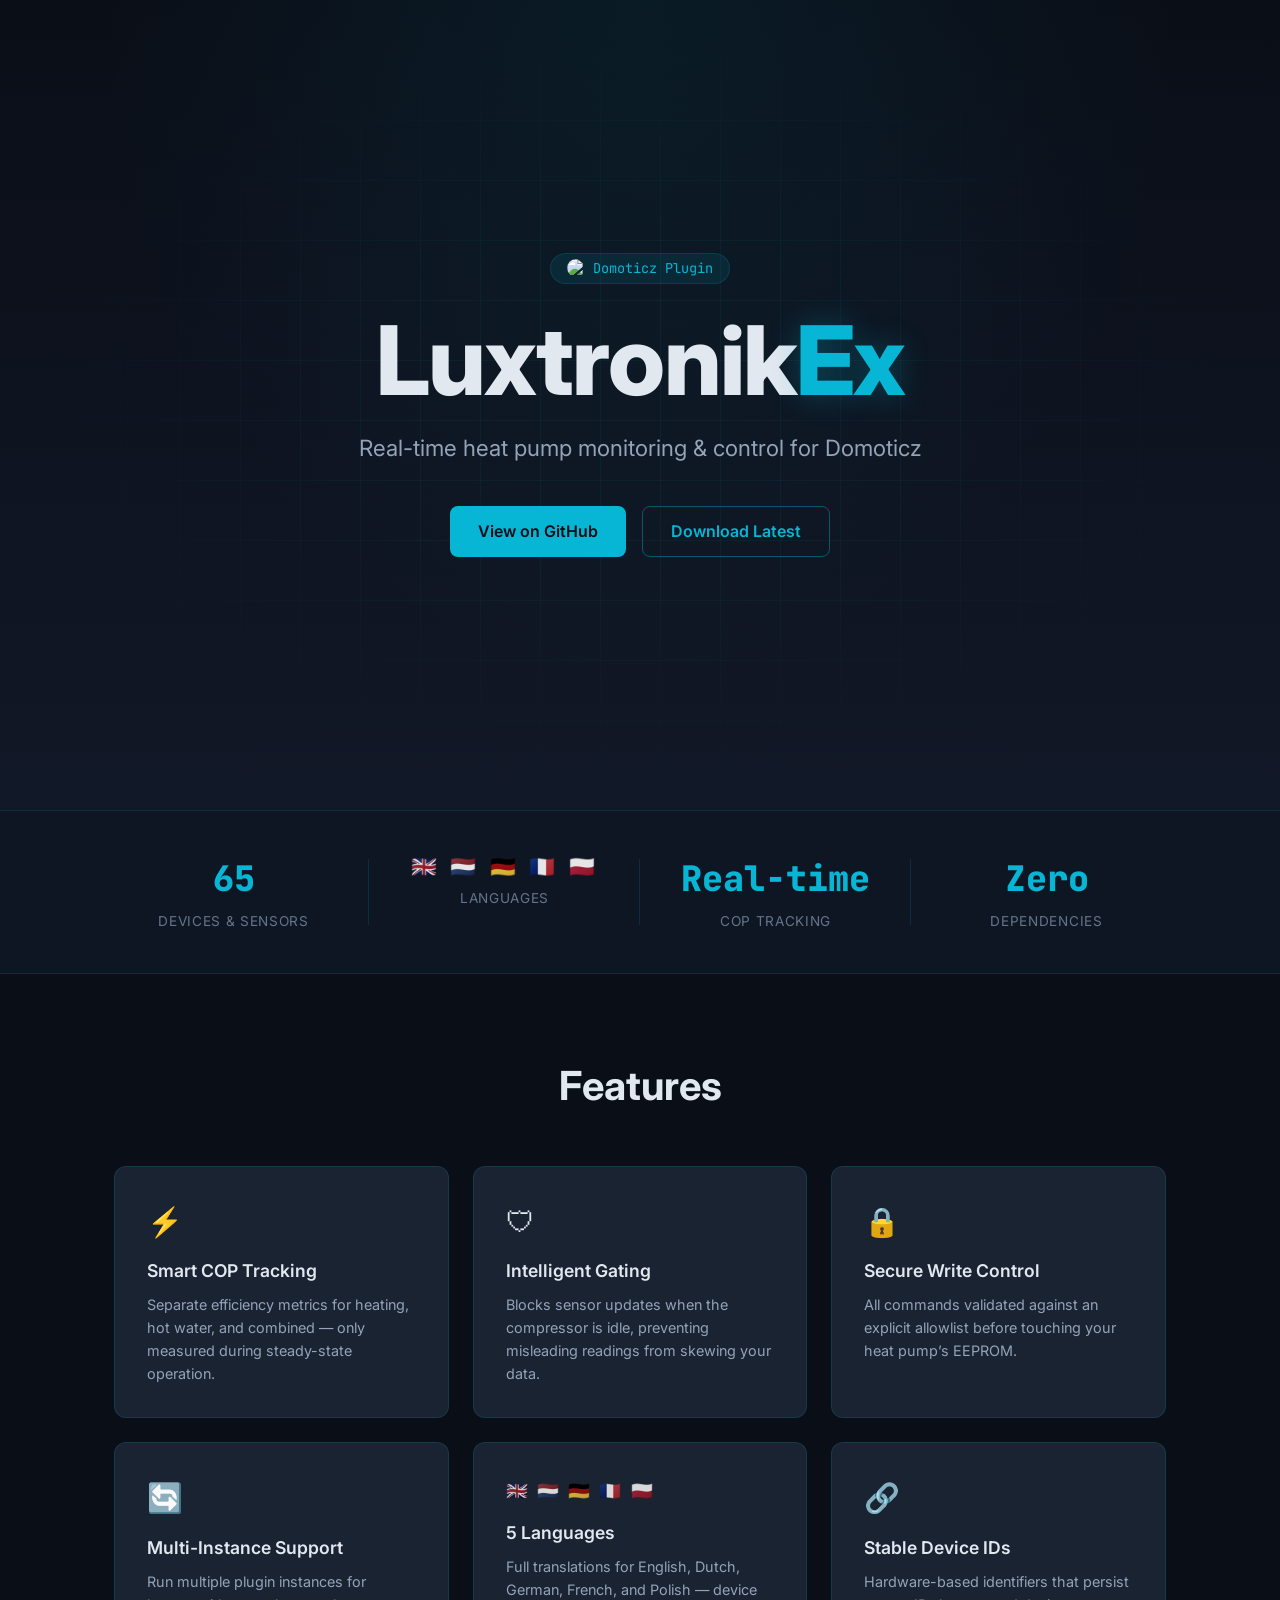
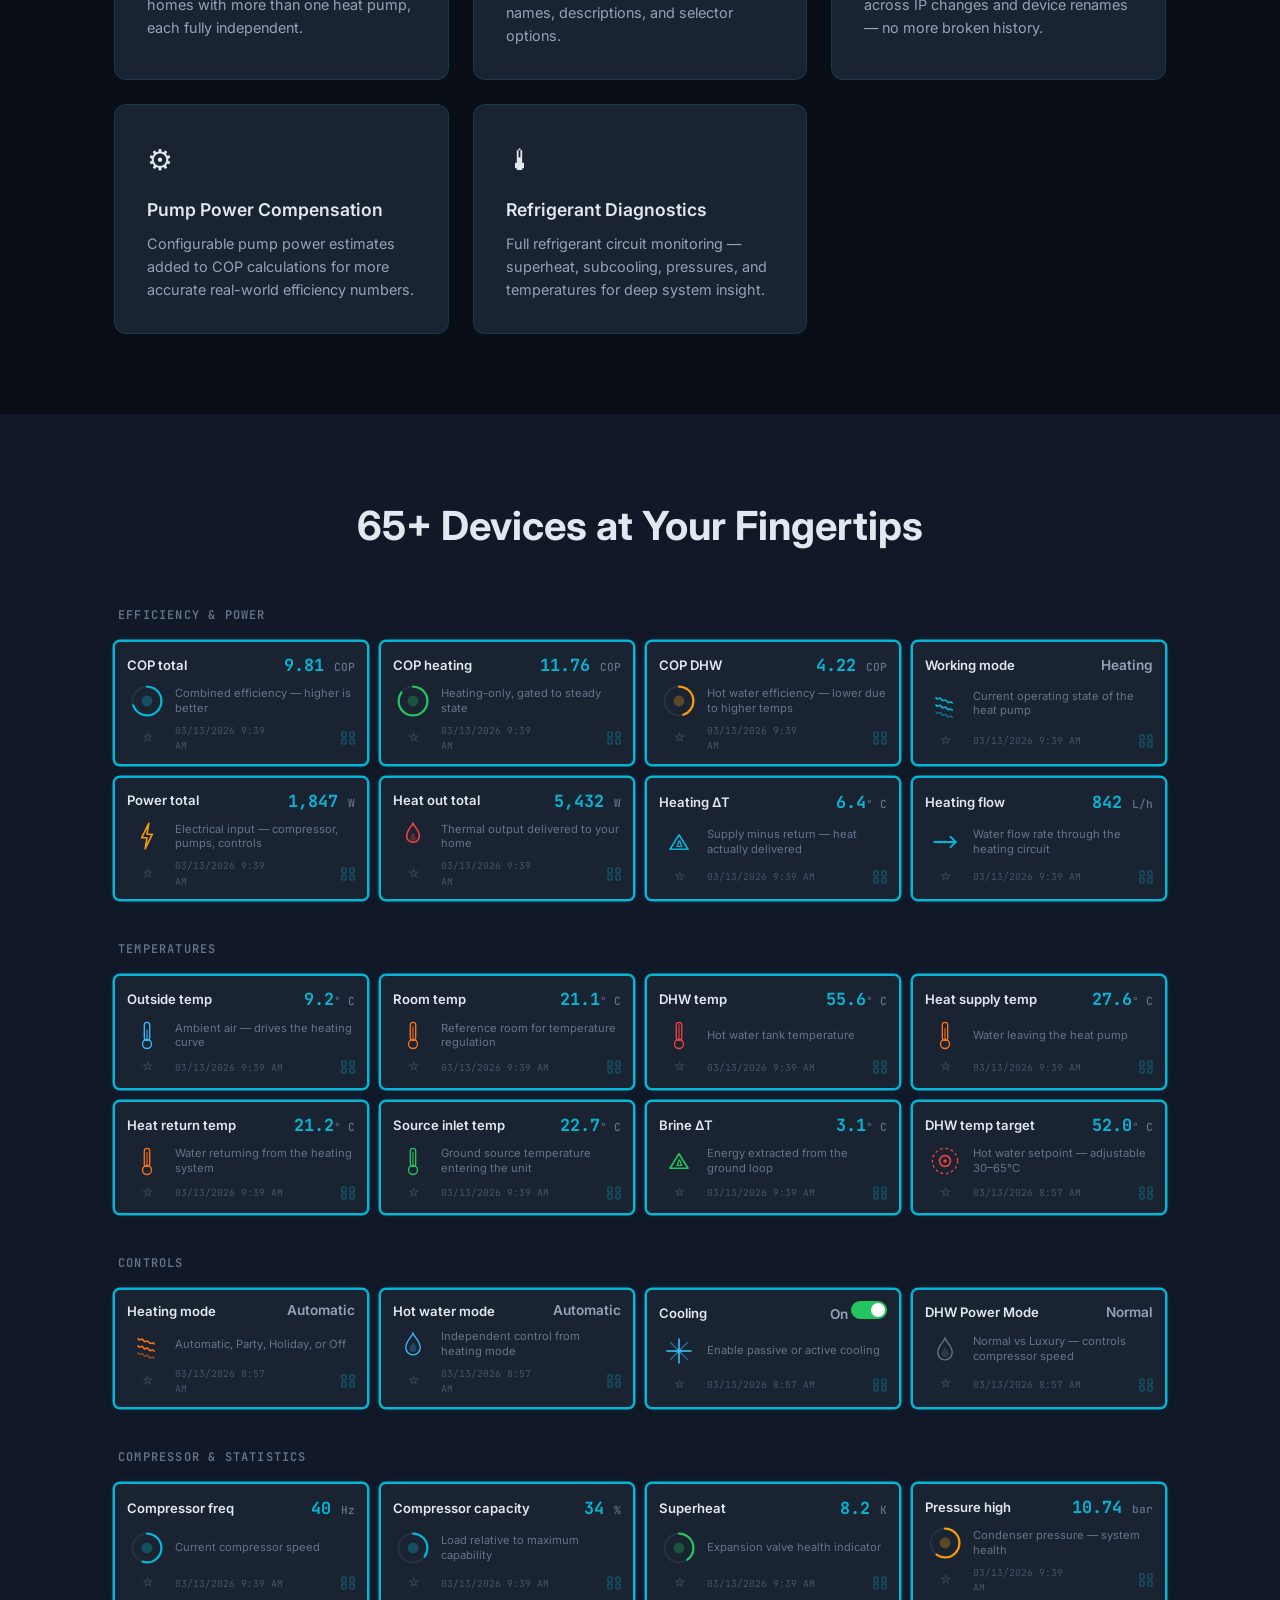
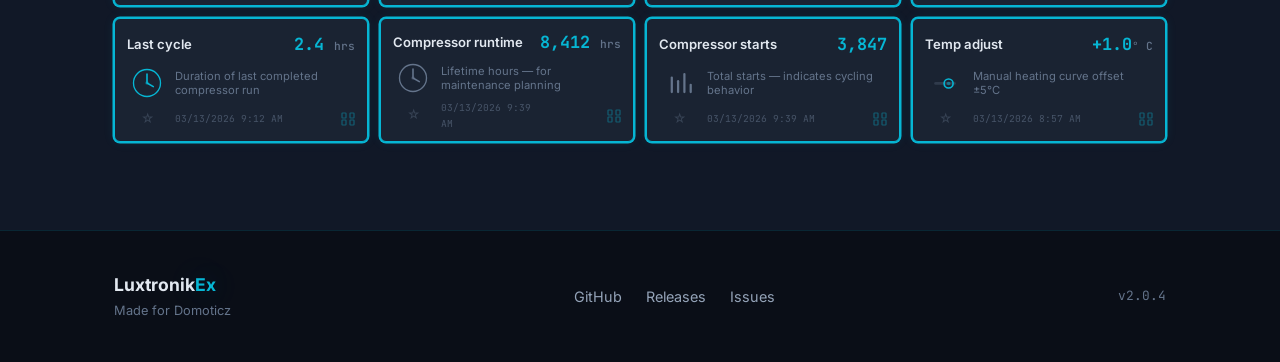
==== commit 3c70633e: "feat(site): update features, flags styling, and device count - Add Pump Power Compensation and Refri" ====
--- a/index.html
+++ b/index.html
@@ -4,7 +4,7 @@
     <meta charset="UTF-8">
     <meta name="viewport" content="width=device-width, initial-scale=1.0">
     <title>Luxtronik Domoticz Plugin v2</title>
-    <meta name="description" content="Real-time heat pump monitoring and control for Domoticz. 62 devices, 5 languages, smart COP tracking.">
+    <meta name="description" content="Real-time heat pump monitoring and control for Domoticz. 65+ devices, 5 languages, smart COP tracking.">
     <link rel="preconnect" href="https://fonts.googleapis.com">
     <link rel="preconnect" href="https://fonts.gstatic.com" crossorigin>
     <link href="https://fonts.googleapis.com/css2?family=Inter:wght@400;500;600;700;800&family=JetBrains+Mono:wght@400;500&display=swap" rel="stylesheet">
@@ -32,11 +32,11 @@
     <section id="stats" class="stats">
         <div class="container stats__grid">
             <div class="stats__item">
-                <span class="stats__number">62</span>
+                <span class="stats__number">65+</span>
                 <span class="stats__label">Devices &amp; Sensors</span>
             </div>
             <div class="stats__item">
-                <span class="stats__number">5</span>
+                <span class="stats__number stats__number--flags">&#x1F1EC;&#x1F1E7; &#x1F1F3;&#x1F1F1; &#x1F1E9;&#x1F1EA; &#x1F1EB;&#x1F1F7; &#x1F1F5;&#x1F1F1;</span>
                 <span class="stats__label">Languages</span>
             </div>
             <div class="stats__item">
@@ -76,15 +76,25 @@
                     <p class="feature-card__desc">Run multiple plugin instances for homes with more than one heat pump, each fully independent.</p>
                 </div>
                 <div class="feature-card">
-                    <div class="feature-card__icon">&#x1F310;</div>
+                    <div class="feature-card__icon feature-card__icon--flags">&#x1F1EC;&#x1F1E7; &#x1F1F3;&#x1F1F1; &#x1F1E9;&#x1F1EA; &#x1F1EB;&#x1F1F7; &#x1F1F5;&#x1F1F1;</div>
                     <h3 class="feature-card__title">5 Languages</h3>
-                    <p class="feature-card__desc">Full translations for EN, NL, DE, FR, and PL &mdash; including device names, descriptions, and selector options.</p>
+                    <p class="feature-card__desc">Full translations for English, Dutch, German, French, and Polish &mdash; device names, descriptions, and selector options.</p>
                 </div>
                 <div class="feature-card">
                     <div class="feature-card__icon">&#x1F517;</div>
                     <h3 class="feature-card__title">Stable Device IDs</h3>
                     <p class="feature-card__desc">Hardware-based identifiers that persist across IP changes and device renames &mdash; no more broken history.</p>
                 </div>
+                <div class="feature-card">
+                    <div class="feature-card__icon">&#x2699;</div>
+                    <h3 class="feature-card__title">Pump Power Compensation</h3>
+                    <p class="feature-card__desc">Configurable pump power estimates added to COP calculations for more accurate real-world efficiency numbers.</p>
+                </div>
+                <div class="feature-card">
+                    <div class="feature-card__icon">&#x1F321;</div>
+                    <h3 class="feature-card__title">Refrigerant Diagnostics</h3>
+                    <p class="feature-card__desc">Full refrigerant circuit monitoring &mdash; superheat, subcooling, pressures, and temperatures for deep system insight.</p>
+                </div>
             </div>
         </div>
     </section>
@@ -92,7 +102,7 @@
     <!-- Device Cards -->
     <section id="devices" class="devices">
         <div class="container">
-            <h2 class="section__title">62 Devices at Your Fingertips</h2>
+            <h2 class="section__title">65+ Devices at Your Fingertips</h2>
 
             <h3 class="devices__group-label">Efficiency &amp; Power</h3>
             <div class="devices__grid">
@@ -376,7 +386,7 @@
                 <a href="https://github.com/Rouzax/luxtronik-domoticz-plugin-v2/releases">Releases</a>
                 <a href="https://github.com/Rouzax/luxtronik-domoticz-plugin-v2/issues">Issues</a>
             </nav>
-            <span class="footer__version">v2.0.2</span>
+            <span class="footer__version">v2.0.4</span>
         </div>
     </footer>
 
--- a/style.css
+++ b/style.css
@@ -187,6 +187,13 @@
     letter-spacing: 0.05em;
 }
 
+.stats__number--flags {
+    font-size: clamp(0.9rem, 2vw, 1.3rem);
+    letter-spacing: 0.15em;
+    filter: grayscale(0.3) brightness(0.9);
+    font-family: system-ui, -apple-system, sans-serif;
+}
+
 .stats__number--animated {
     opacity: 0;
     transition: opacity 0.8s ease-out;
@@ -238,6 +245,13 @@
 .feature-card__icon {
     font-size: 1.8rem;
     margin-bottom: 0.75rem;
+}
+
+.feature-card__icon--flags {
+    font-size: 1.1rem;
+    letter-spacing: 0.12em;
+    filter: grayscale(0.35) brightness(0.85);
+    line-height: 1.8;
 }
 
 .feature-card__title {
